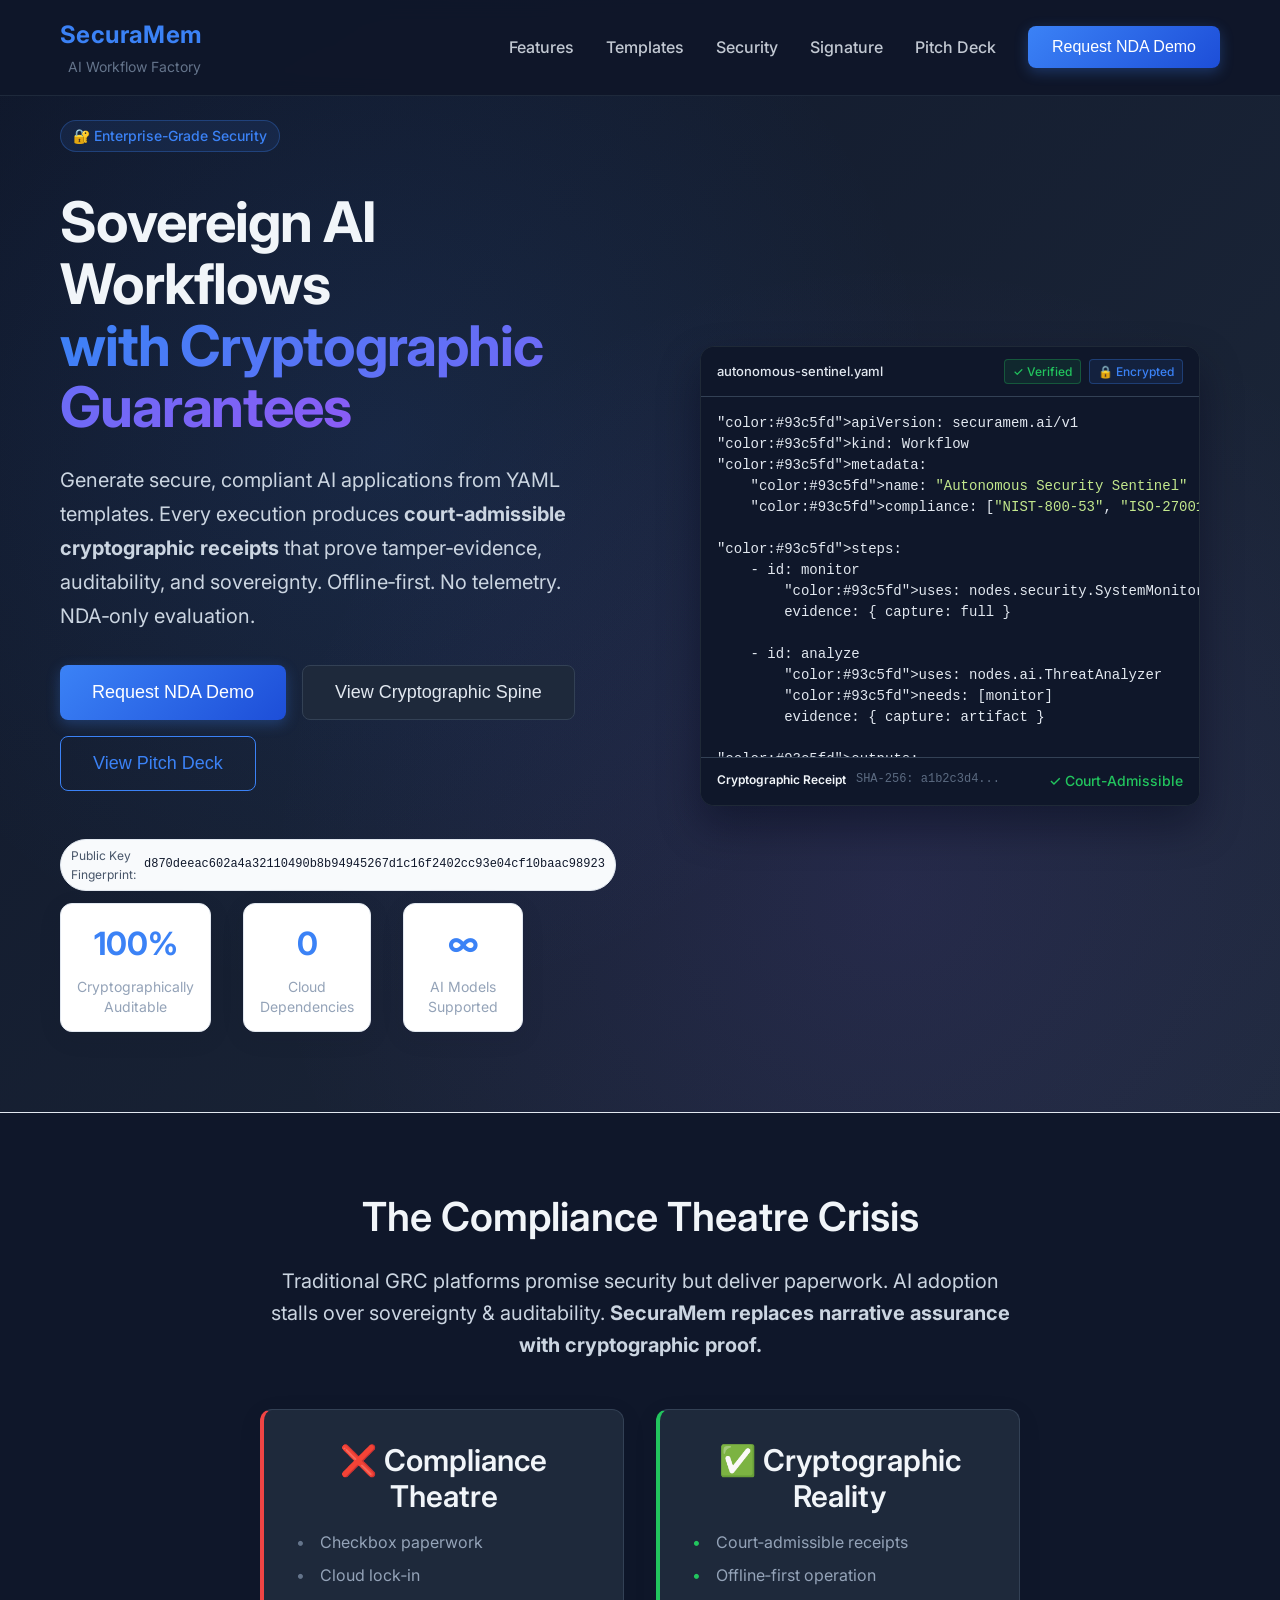
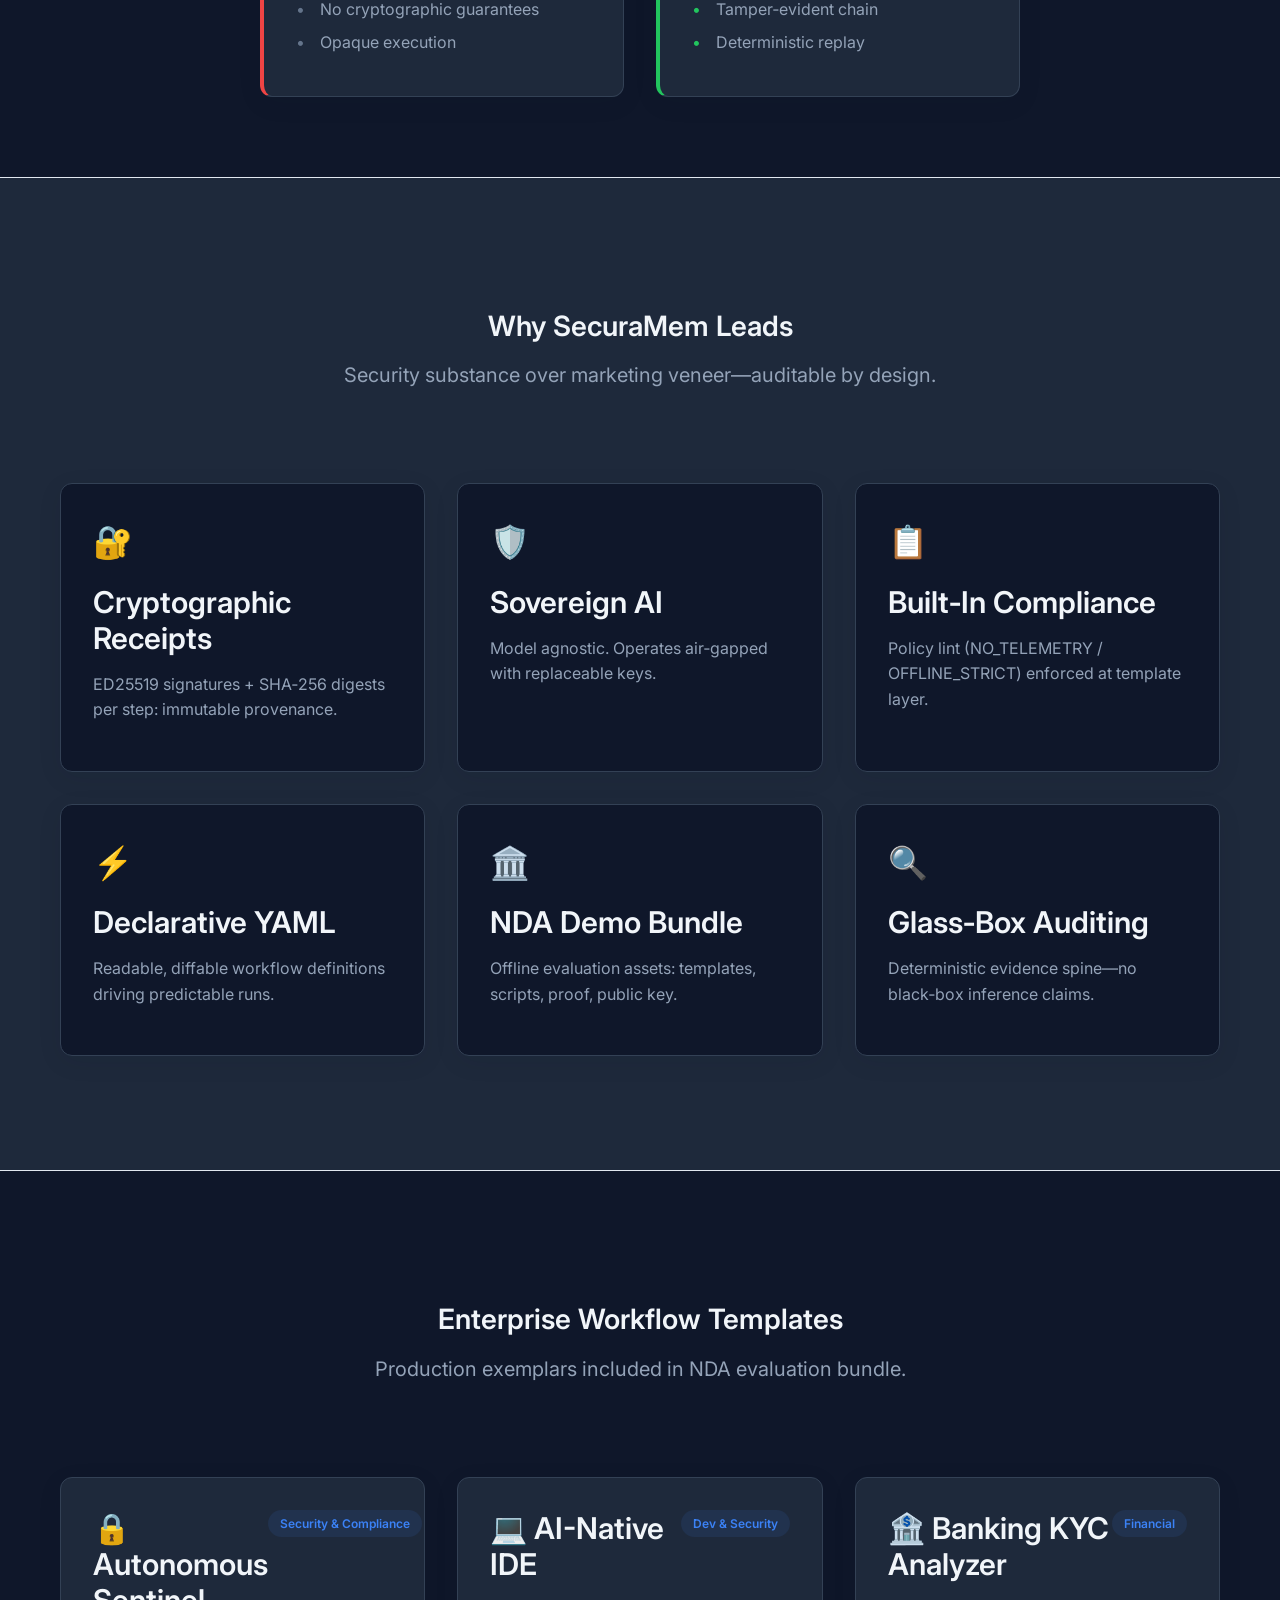
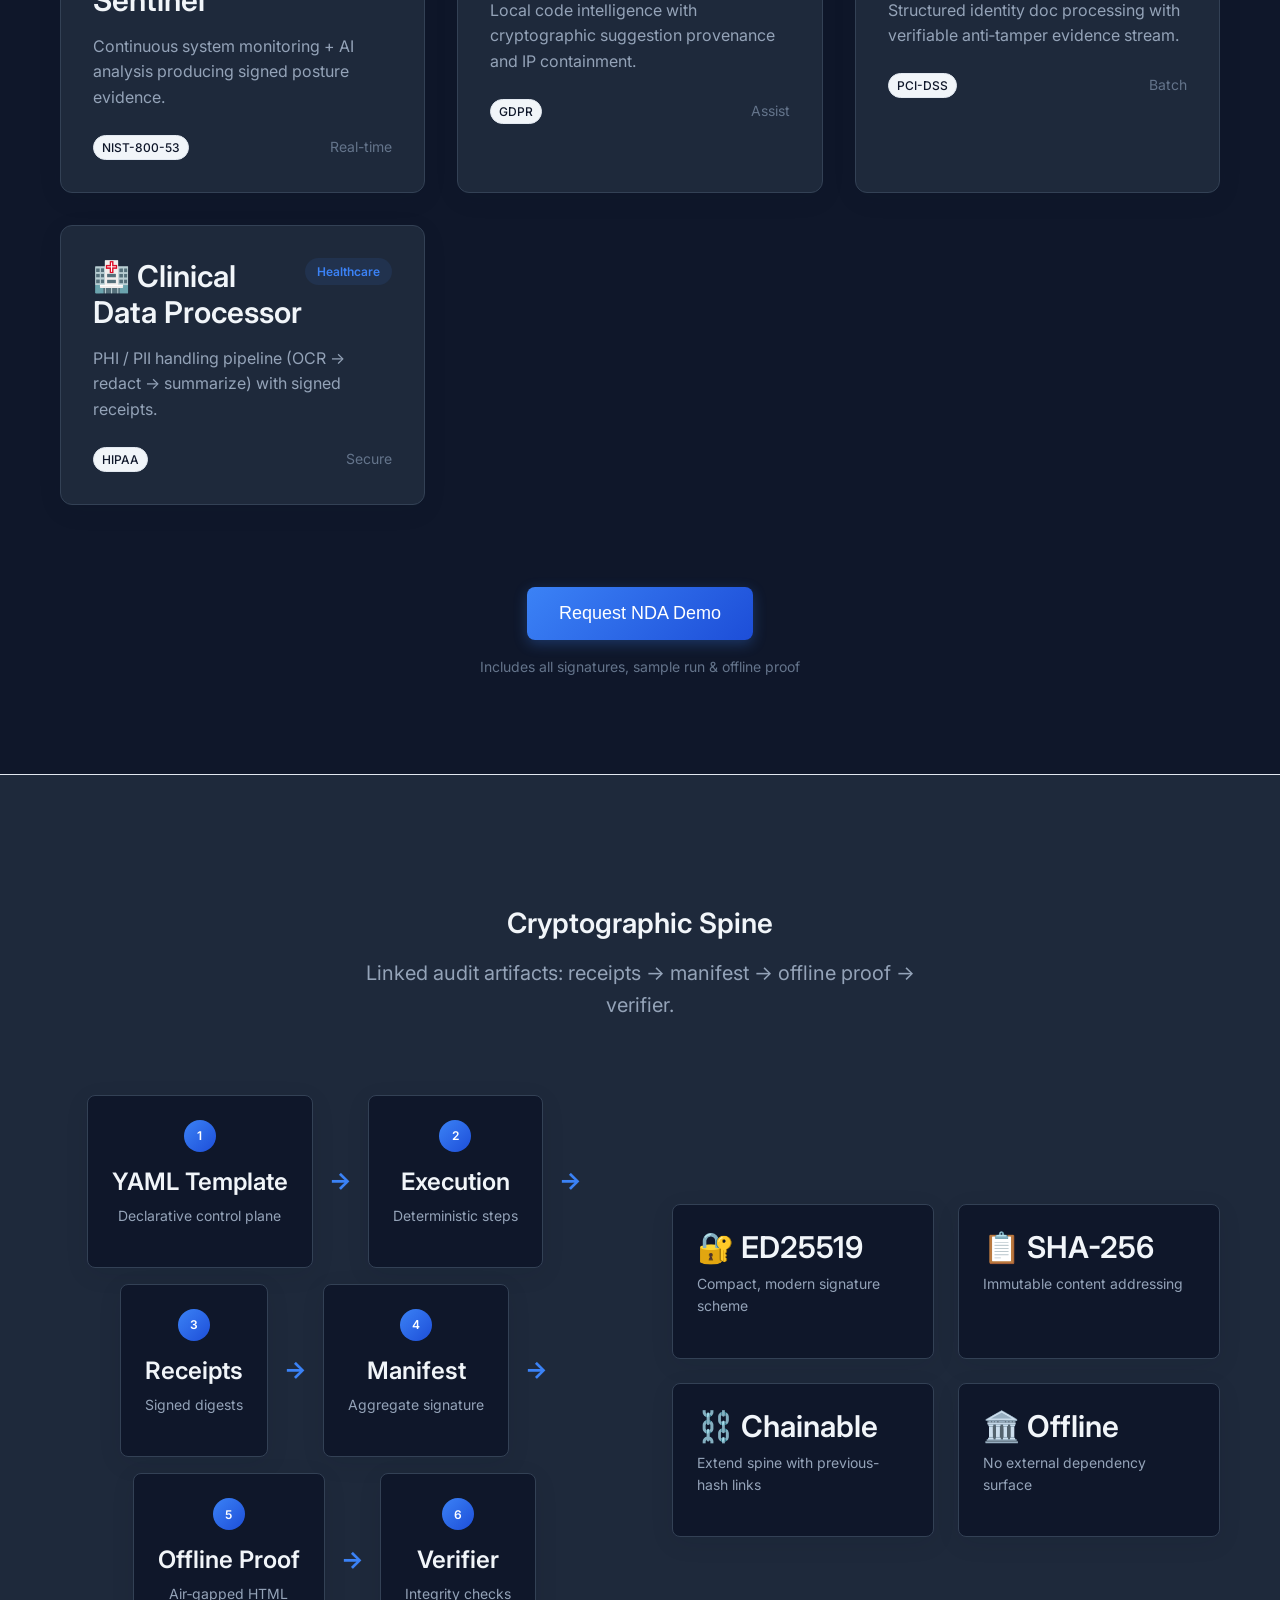
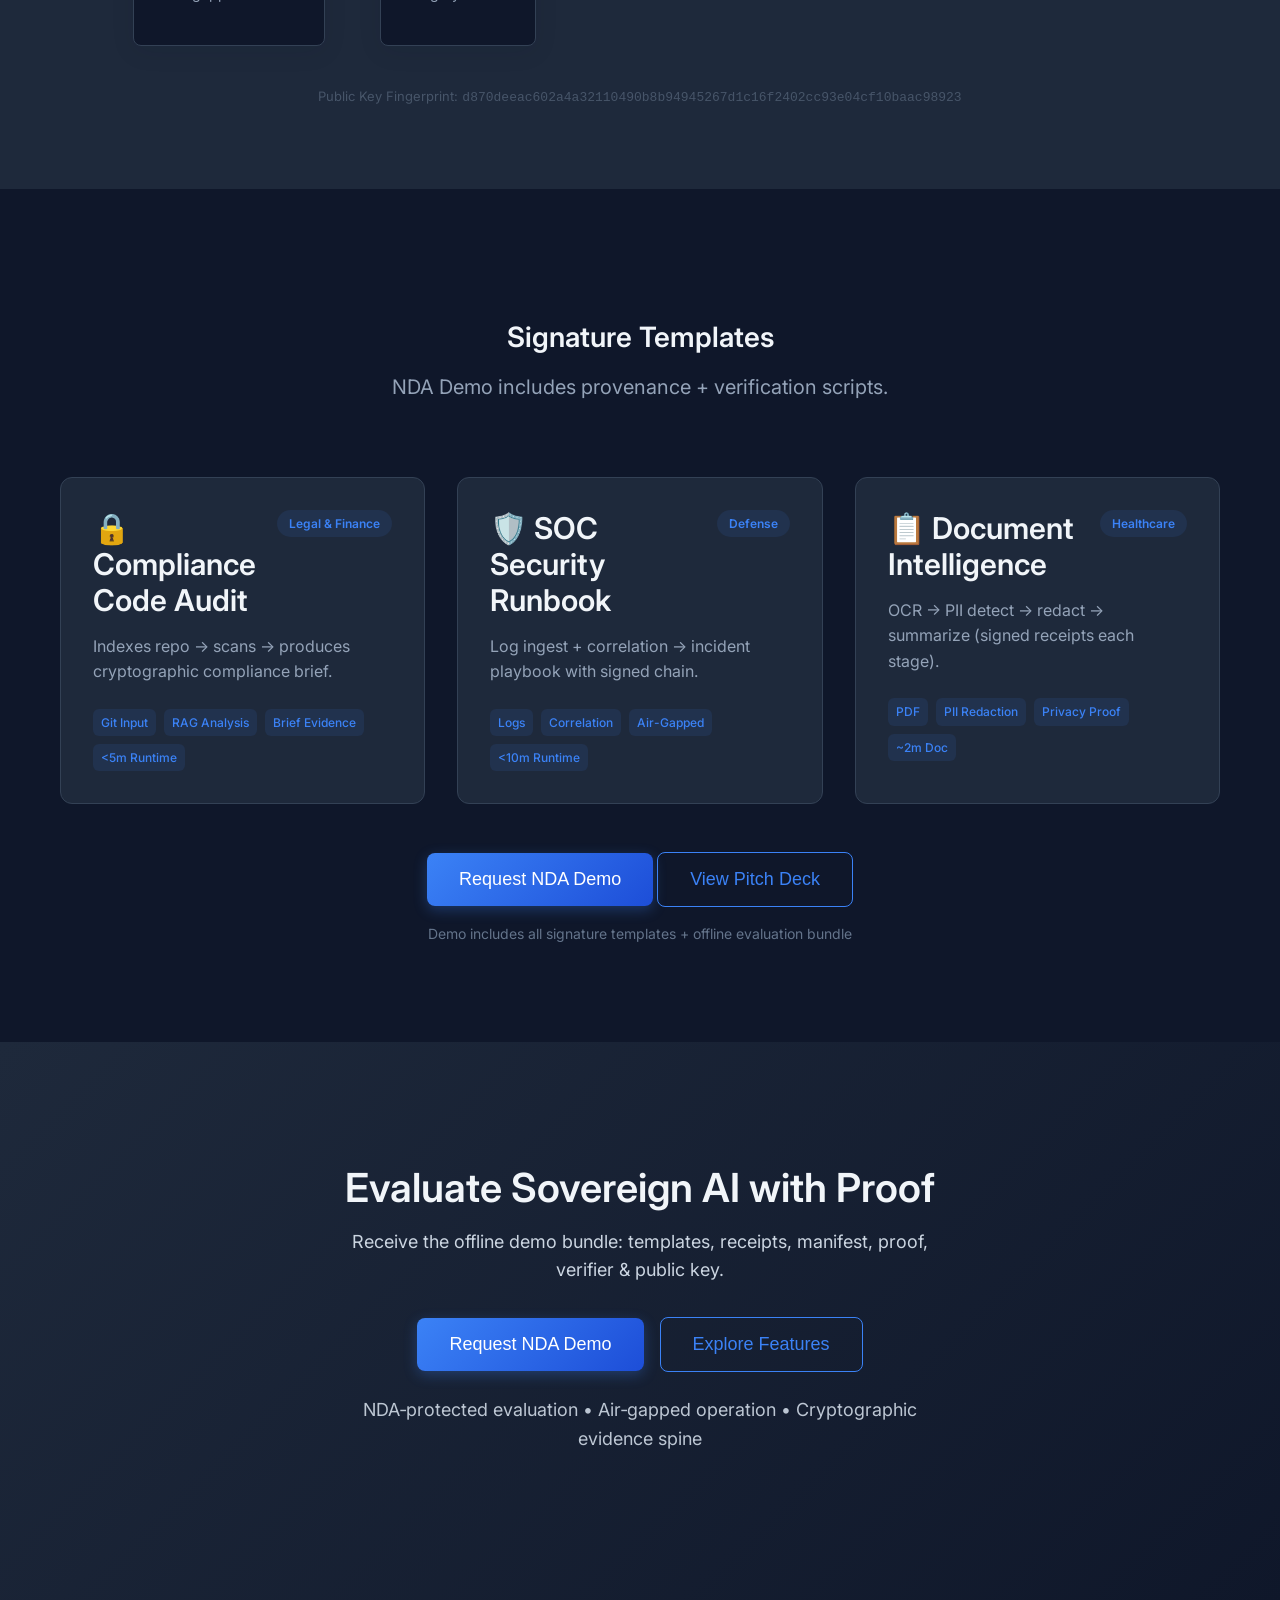
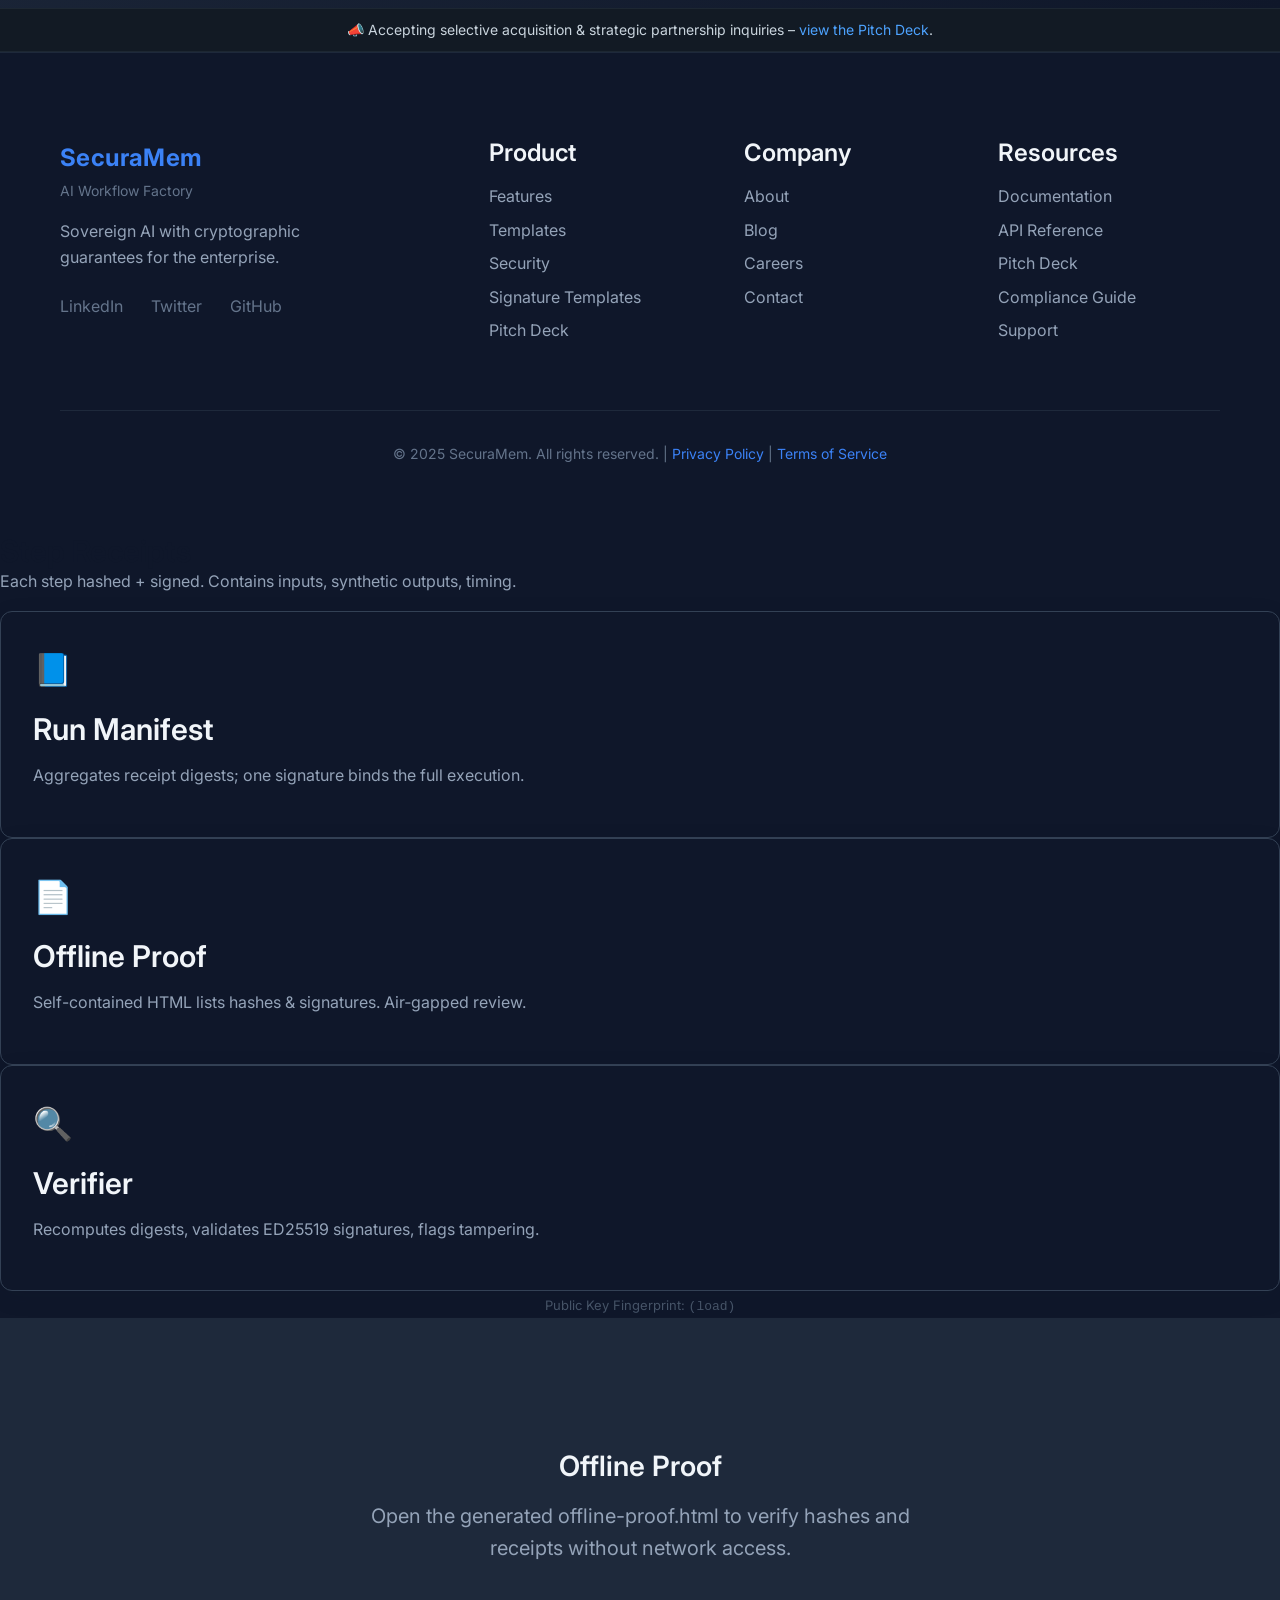
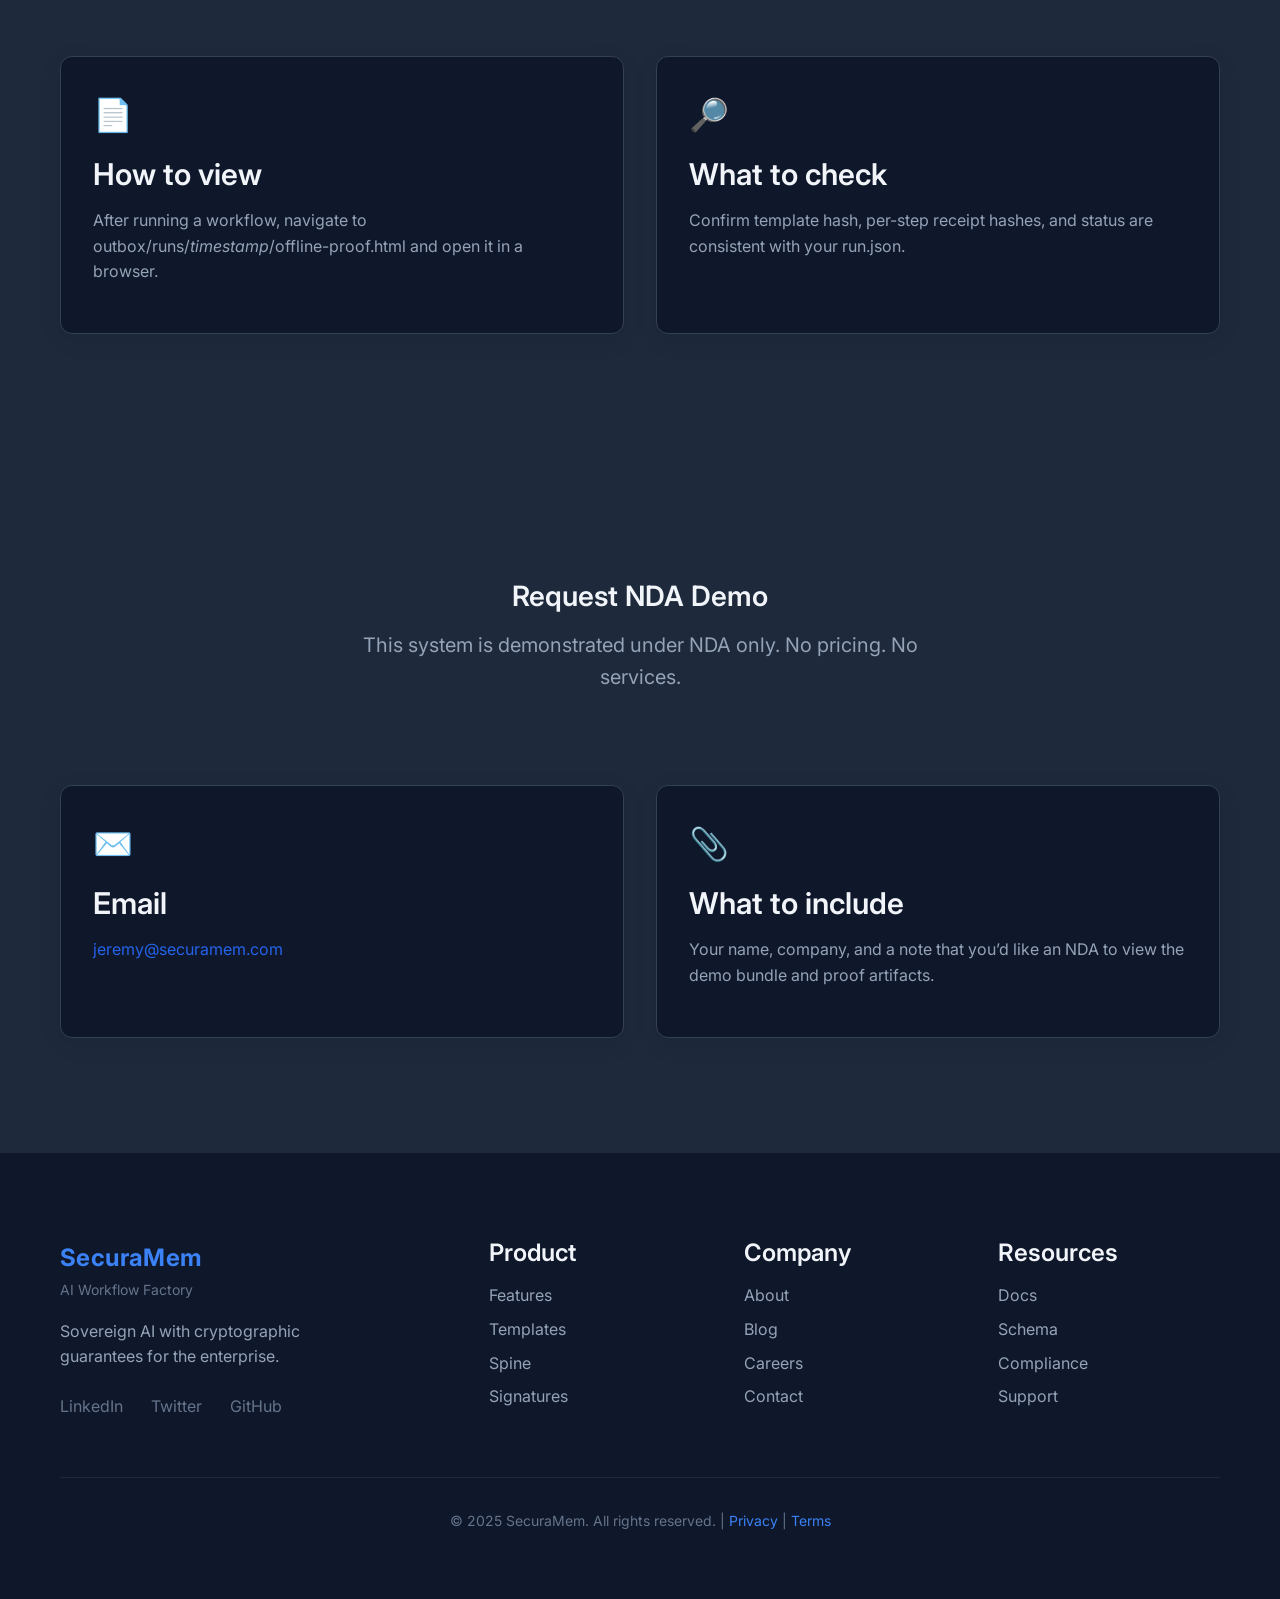
==== index.html @ 272d1d44 "feat: initial SecuraMem landing page for Vercel hosting" ====
<!DOCTYPE html>
<html lang="en">
<head>
  <meta charset="UTF-8" />
  <meta name="viewport" content="width=device-width, initial-scale=1.0" />
  <title>SecuraMem AI Workflow Factory - Sovereign AI with Cryptographic Guarantees</title>
  <meta name="description" content="Generate secure, compliant AI applications with court-admissible cryptographic receipts. Offline-first NDA evaluation bundle." />
  <link rel="stylesheet" href="styles.css" />
  <link href="https://fonts.googleapis.com/css2?family=Inter:wght@300;400;500;600;700&display=swap" rel="stylesheet" />
  <link rel="icon" href="data:image/svg+xml,<svg xmlns='http://www.w3.org/2000/svg' viewBox='0 0 100 100'><text y='.9em' font-size='90'>🔐</text></svg>">
</head>
<body>
  <!-- Navigation -->
  <nav class="navbar">
    <div class="nav-container">
      <div class="nav-logo">
        <span class="logo-text">SecuraMem</span>
        <span class="logo-subtitle">AI Workflow Factory</span>
      </div>
            <div class="nav-links">
                <a href="#features">Features</a>
                <a href="#templates">Templates</a>
                <a href="#security">Security</a>
                <a href="#signature-templates">Signature</a>
                <a href="pitch-deck.html">Pitch Deck</a>
                <button class="btn btn-primary nav-cta" onclick="location.href='contact.html'">Request NDA Demo</button>
            </div>
    </div>
  </nav>

    <!-- Hero -->
    <section class="hero" id="top">
        <div class="hero-container">
            <div class="hero-content">
                <div class="hero-badge"><span class="badge-text">🔐 Enterprise-Grade Security</span></div>
                <h1 class="hero-title">Sovereign AI Workflows<br><span class="highlight">with Cryptographic Guarantees</span></h1>
                <p class="hero-subtitle">Generate secure, compliant AI applications from YAML templates. Every execution produces <strong>court‑admissible cryptographic receipts</strong> that prove tamper‑evidence, auditability, and sovereignty. Offline‑first. No telemetry. NDA‑only evaluation.</p>
                <div class="hero-ctas">
                    <button class="btn btn-primary btn-large" onclick="location.href='contact.html'">Request NDA Demo</button>
                    <button class="btn btn-secondary btn-large" onclick="document.getElementById('security').scrollIntoView({behavior:'smooth'})">View Cryptographic Spine</button>
                    <button class="btn btn-outline btn-large" onclick="location.href='pitch-deck.html'">View Pitch Deck</button>
                </div>
                <div class="pk-badge">Public Key Fingerprint: <code id="hero-pk">ED25519 • pending</code></div>
                <div class="hero-stats">
                    <div class="stat"><div class="stat-number">100%</div><div class="stat-label">Cryptographically<br>Auditable</div></div>
                    <div class="stat"><div class="stat-number">0</div><div class="stat-label">Cloud<br>Dependencies</div></div>
                    <div class="stat"><div class="stat-number">∞</div><div class="stat-label">AI Models<br>Supported</div></div>
                </div>
            </div>
            <div class="hero-visual">
                <div class="code-preview">
                    <div class="code-header">
                        <span class="code-title">autonomous-sentinel.yaml</span>
                        <div class="code-badges"><span class="badge verified">✓ Verified</span><span class="badge encrypted">🔒 Encrypted</span></div>
                    </div>
<pre class="code-content"><code>apiVersion: securamem.ai/v1
kind: Workflow
metadata:
    name: "Autonomous Security Sentinel"
    compliance: ["NIST-800-53", "ISO-27001"]

steps:
    - id: monitor
        uses: nodes.security.SystemMonitor
        evidence: { capture: full }

    - id: analyze
        uses: nodes.ai.ThreatAnalyzer
        needs: [monitor]
        evidence: { capture: artifact }

outputs:
    - name: security-report
        from: ${evidence.offline.proof}</code></pre>
                    <div class="receipt-preview">
                        <div class="receipt-header">Cryptographic Receipt</div>
                        <div class="receipt-hash">SHA-256: a1b2c3d4...</div>
                        <div class="receipt-status">✓ Court-Admissible</div>
                    </div>
                </div>
            </div>
        </div>
    </section>

    <!-- Problem -->
    <section class="problem-section">
        <div class="container problem-content">
            <h2>The Compliance Theatre Crisis</h2>
            <p class="problem-text">Traditional GRC platforms promise security but deliver paperwork. AI adoption stalls over sovereignty & auditability. <strong>SecuraMem replaces narrative assurance with cryptographic proof.</strong></p>
            <div class="problem-comparison">
                <div class="comparison-item bad">
                    <h3>❌ Compliance Theatre</h3>
                    <ul>
                        <li>Checkbox paperwork</li>
                        <li>Cloud lock‑in</li>
                        <li>No cryptographic guarantees</li>
                        <li>Opaque execution</li>
                    </ul>
                </div>
                <div class="comparison-item good">
                    <h3>✅ Cryptographic Reality</h3>
                    <ul>
                        <li>Court‑admissible receipts</li>
                        <li>Offline‑first operation</li>
                        <li>Tamper‑evident chain</li>
                        <li>Deterministic replay</li>
                    </ul>
                </div>
            </div>
        </div>
    </section>

  <!-- Features -->
  <section id="features" class="features-section">
    <div class="container">
      <div class="section-header">
        <h2>Why SecuraMem Leads</h2>
        <p>Security substance over marketing veneer—auditable by design.</p>
      </div>
      <div class="features-grid">
        <div class="feature-card"><div class="feature-icon">🔐</div><h3>Cryptographic Receipts</h3><p>ED25519 signatures + SHA‑256 digests per step: immutable provenance.</p></div>
        <div class="feature-card"><div class="feature-icon">🛡️</div><h3>Sovereign AI</h3><p>Model agnostic. Operates air‑gapped with replaceable keys.</p></div>
        <div class="feature-card"><div class="feature-icon">📋</div><h3>Built‑In Compliance</h3><p>Policy lint (NO_TELEMETRY / OFFLINE_STRICT) enforced at template layer.</p></div>
        <div class="feature-card"><div class="feature-icon">⚡</div><h3>Declarative YAML</h3><p>Readable, diffable workflow definitions driving predictable runs.</p></div>
        <div class="feature-card"><div class="feature-icon">🏛️</div><h3>NDA Demo Bundle</h3><p>Offline evaluation assets: templates, scripts, proof, public key.</p></div>
        <div class="feature-card"><div class="feature-icon">🔍</div><h3>Glass‑Box Auditing</h3><p>Deterministic evidence spine—no black‑box inference claims.</p></div>
      </div>
    </div>
  </section>

  <!-- Templates -->
  <section id="templates" class="templates-section">
    <div class="container">
      <div class="section-header">
        <h2>Enterprise Workflow Templates</h2>
        <p>Production exemplars included in NDA evaluation bundle.</p>
      </div>
      <div class="templates-grid">
        <div class="template-card"><div class="template-header"><h3>🔒 Autonomous Sentinel</h3><span class="template-vertical">Security & Compliance</span></div><p>Continuous system monitoring + AI analysis producing signed posture evidence.</p><div class="template-meta"><span class="compliance">NIST-800-53</span><span class="runtime">Real-time</span></div></div>
        <div class="template-card"><div class="template-header"><h3>💻 AI-Native IDE</h3><span class="template-vertical">Dev & Security</span></div><p>Local code intelligence with cryptographic suggestion provenance and IP containment.</p><div class="template-meta"><span class="compliance">GDPR</span><span class="runtime">Assist</span></div></div>
        <div class="template-card"><div class="template-header"><h3>🏦 Banking KYC Analyzer</h3><span class="template-vertical">Financial</span></div><p>Structured identity doc processing with verifiable anti‑tamper evidence stream.</p><div class="template-meta"><span class="compliance">PCI-DSS</span><span class="runtime">Batch</span></div></div>
        <div class="template-card"><div class="template-header"><h3>🏥 Clinical Data Processor</h3><span class="template-vertical">Healthcare</span></div><p>PHI / PII handling pipeline (OCR → redact → summarize) with signed receipts.</p><div class="template-meta"><span class="compliance">HIPAA</span><span class="runtime">Secure</span></div></div>
      </div>
      <div class="templates-cta">
    <button class="btn btn-primary btn-large" onclick="location.href='contact.html'">Request NDA Demo</button>
        <p class="nda-notice">Includes all signatures, sample run & offline proof</p>
      </div>
    </div>
  </section>

  <!-- Cryptographic Spine -->
  <section id="security" class="security-section">
    <div class="container">
      <div class="section-header">
        <h2>Cryptographic Spine</h2>
        <p>Linked audit artifacts: receipts → manifest → offline proof → verifier.</p>
      </div>
      <div class="security-content">
        <div class="security-diagram">
          <div class="diagram-step"><div class="step-number">1</div><h4>YAML Template</h4><p>Declarative control plane</p></div>
          <div class="diagram-arrow">→</div>
          <div class="diagram-step"><div class="step-number">2</div><h4>Execution</h4><p>Deterministic steps</p></div>
          <div class="diagram-arrow">→</div>
          <div class="diagram-step"><div class="step-number">3</div><h4>Receipts</h4><p>Signed digests</p></div>
          <div class="diagram-arrow">→</div>
          <div class="diagram-step"><div class="step-number">4</div><h4>Manifest</h4><p>Aggregate signature</p></div>
          <div class="diagram-arrow">→</div>
          <div class="diagram-step"><div class="step-number">5</div><h4>Offline Proof</h4><p>Air‑gapped HTML</p></div>
          <div class="diagram-arrow">→</div>
          <div class="diagram-step"><div class="step-number">6</div><h4>Verifier</h4><p>Integrity checks</p></div>
        </div>
        <div class="security-features">
          <div class="security-feature"><h3>🔐 ED25519</h3><p>Compact, modern signature scheme</p></div>
          <div class="security-feature"><h3>📋 SHA-256</h3><p>Immutable content addressing</p></div>
          <div class="security-feature"><h3>⛓️ Chainable</h3><p>Extend spine with previous-hash links</p></div>
          <div class="security-feature"><h3>🏛️ Offline</h3><p>No external dependency surface</p></div>
        </div>
      </div>
      <div class="spine-fingerprint">Public Key Fingerprint: <code id="pk-fingerprint">(loading)</code></div>
    </div>
  </section>

  <!-- Signature Templates Highlight -->
  <section id="signature-templates" class="templates-showcase-section">
    <div class="container">
      <div class="section-header"><h2>Signature Templates</h2><p>NDA Demo includes provenance + verification scripts.</p></div>
      <div class="templates-showcase-grid">
        <div class="template-showcase-card"><div class="template-showcase-header"><h3>🔒 Compliance Code Audit</h3><span class="template-vertical">Legal & Finance</span></div><p>Indexes repo → scans → produces cryptographic compliance brief.</p><div class="template-showcase-features"><span>Git Input</span><span>RAG Analysis</span><span>Brief Evidence</span><span>&lt;5m Runtime</span></div></div>
        <div class="template-showcase-card"><div class="template-showcase-header"><h3>🛡️ SOC Security Runbook</h3><span class="template-vertical">Defense</span></div><p>Log ingest + correlation → incident playbook with signed chain.</p><div class="template-showcase-features"><span>Logs</span><span>Correlation</span><span>Air-Gapped</span><span>&lt;10m Runtime</span></div></div>
        <div class="template-showcase-card"><div class="template-showcase-header"><h3>📋 Document Intelligence</h3><span class="template-vertical">Healthcare</span></div><p>OCR → PII detect → redact → summarize (signed receipts each stage).</p><div class="template-showcase-features"><span>PDF</span><span>PII Redaction</span><span>Privacy Proof</span><span>~2m Doc</span></div></div>
      </div>
            <div class="templates-showcase-cta">
                <button class="btn btn-primary btn-large" onclick="location.href='contact.html'">Request NDA Demo</button>
                <button class="btn btn-outline btn-large" onclick="location.href='pitch-deck.html'">View Pitch Deck</button>
                <p class="nda-notice">Demo includes all signature templates + offline evaluation bundle</p>
            </div>
    </div>
  </section>

    <!-- CTA -->
    <section class="cta-section">
        <div class="container">
            <div class="cta-content">
                <h2>Evaluate Sovereign AI with Proof</h2>
                <p>Receive the offline demo bundle: templates, receipts, manifest, proof, verifier & public key.</p>
                <div class="cta-buttons">
                    <button class="btn btn-primary btn-large" onclick="location.href='contact.html'">Request NDA Demo</button>
                    <button class="btn btn-outline btn-large" onclick="document.getElementById('features').scrollIntoView({behavior:'smooth'})">Explore Features</button>
                </div>
                <p class="cta-note">NDA‑protected evaluation • Air‑gapped operation • Cryptographic evidence spine</p>
            </div>
        </div>
    </section>

                                                <!-- Acquisition Banner -->
                                                                        <section class="banner">
                                                                            <p>📣 Accepting selective acquisition & strategic partnership inquiries – <a href="pitch-deck.html">view the Pitch Deck</a>.</p>
                                                                        </section>
                                                <!-- Footer -->
                                                <footer class="footer">
                            <div class="container">
                                <div class="footer-content">
                                    <div class="footer-brand">
                                        <div class="footer-logo">
                                            <span class="logo-text">SecuraMem</span>
                                            <span class="logo-subtitle">AI Workflow Factory</span>
                                        </div>
                                        <p>Sovereign AI with cryptographic guarantees for the enterprise.</p>
                                        <div class="footer-social">
                                            <a href="#">LinkedIn</a>
                                            <a href="#">Twitter</a>
                                            <a href="#">GitHub</a>
                                        </div>
                                    </div>
                                    <div class="footer-links">
                                        <div class="footer-column">
                                            <h4>Product</h4>
                                            <a href="#features">Features</a>
                                            <a href="#templates">Templates</a>
                                            <a href="#security">Security</a>
                                            <a href="#signature-templates">Signature Templates</a>
                                            <a href="pitch-deck.html">Pitch Deck</a>
                                        </div>
                                        <div class="footer-column">
                                            <h4>Company</h4>
                                            <a href="#">About</a>
                                            <a href="#">Blog</a>
                                            <a href="#">Careers</a>
                                            <a href="contact.html">Contact</a>
                                        </div>
                                        <div class="footer-column">
                                            <h4>Resources</h4>
                                            <a href="#">Documentation</a>
                                            <a href="#">API Reference</a>
                                            <a href="pitch-deck.html">Pitch Deck</a>
                                            <a href="#">Compliance Guide</a>
                                            <a href="#">Support</a>
                                        </div>
                                    </div>
                                </div>
                                <div class="footer-bottom">
                                    <p>&copy; 2025 SecuraMem. All rights reserved. | <a href="#">Privacy Policy</a> | <a href="#">Terms of Service</a></p>
                                </div>
                            </div>
                        </footer>

                        <script src="landing-page-new/script.js"></script>
                    </body>
                    </html>
                                        <h3>Step Receipts</h3>
                                        <p>Each step hashed + signed. Contains inputs, synthetic outputs, timing.</p>
                                    </div>
                                    <div class="feature-card">
                                        <div class="feature-icon">📘</div>
                                        <h3>Run Manifest</h3>
                                        <p>Aggregates receipt digests; one signature binds the full execution.</p>
                                    </div>
                                    <div class="feature-card">
                                        <div class="feature-icon">📄</div>
                                        <h3>Offline Proof</h3>
                                        <p>Self-contained HTML lists hashes & signatures. Air‑gapped review.</p>
                                    </div>
                                    <div class="feature-card">
                                        <div class="feature-icon">🔍</div>
                                        <h3>Verifier</h3>
                                        <p>Recomputes digests, validates ED25519 signatures, flags tampering.</p>
                                    </div>
                                </div>
                                                                <div class="spine-fingerprint">Public Key Fingerprint: <code id="pk-fingerprint">(load)</code></div>
                                <script>
                                // Inline spine helper: fetch public key from latest run if available
                                (function(){
                                  try {
                                    const runDirs = [];
                                    // Simple heuristic: not reading filesystem here (static page); placeholder for dynamic injection.
                                    const pkEl = document.getElementById('pk-fingerprint');
                                    if(pkEl){ pkEl.textContent = 'ED25519 • ' + (window.SECURAMEM_PUBLIC_KEY || 'pending'); }
                                  } catch(e) {}
                                })();
                                </script>
                            </div>
                        </section>

                        <!-- Proof Section -->
                        <section id="proof" class="features-section">
                            <div class="container">
                                <div class="section-header">
                                    <h2>Offline Proof</h2>
                                    <p>Open the generated offline-proof.html to verify hashes and receipts without network access.</p>
                                </div>
                                <div class="features-grid">
                                    <div class="feature-card">
                                        <div class="feature-icon">📄</div>
                                        <h3>How to view</h3>
                                        <p>After running a workflow, navigate to outbox/runs/<em>timestamp</em>/offline-proof.html and open it in a browser.</p>
                                    </div>
                                    <div class="feature-card">
                                        <div class="feature-icon">🔎</div>
                                        <h3>What to check</h3>
                                        <p>Confirm template hash, per-step receipt hashes, and status are consistent with your run.json.</p>
                                    </div>
                                </div>
                            </div>
                        </section>

                        <!-- Contact Section -->
                        <section id="contact" class="features-section">
                            <div class="container">
                                <div class="section-header">
                                    <h2>Request NDA Demo</h2>
                                    <p>This system is demonstrated under NDA only. No pricing. No services.</p>
                                </div>
                                <div class="features-grid">
                                    <div class="feature-card">
                                        <div class="feature-icon">✉️</div>
                                        <h3>Email</h3>
                                        <p><a href="mailto:jeremy@securamem.com?subject=SecuraMem%20NDA%20Demo%20Request">jeremy@securamem.com</a></p>
                                    </div>
                                    <div class="feature-card">
                                        <div class="feature-icon">📎</div>
                                        <h3>What to include</h3>
                                        <p>Your name, company, and a note that you’d like an NDA to view the demo bundle and proof artifacts.</p>
                                    </div>
                                </div>
                            </div>
                        </section>

    <!-- Footer -->
    <footer class="footer">
        <div class="container">
            <div class="footer-content">
                <div class="footer-brand">
                    <div class="footer-logo"><span class="logo-text">SecuraMem</span><span class="logo-subtitle">AI Workflow Factory</span></div>
                    <p>Sovereign AI with cryptographic guarantees for the enterprise.</p>
                    <div class="footer-social"><a href="#">LinkedIn</a><a href="#">Twitter</a><a href="#">GitHub</a></div>
                </div>
                <div class="footer-links">
                    <div class="footer-column"><h4>Product</h4><a href="#features">Features</a><a href="#templates">Templates</a><a href="#security">Spine</a><a href="#signature-templates">Signatures</a></div>
                    <div class="footer-column"><h4>Company</h4><a href="#">About</a><a href="#">Blog</a><a href="#">Careers</a><a href="mailto:contact@securamem.com?subject=SecuraMem%20NDA%20Demo%20Request">Contact</a></div>
                    <div class="footer-column"><h4>Resources</h4><a href="#">Docs</a><a href="#">Schema</a><a href="#">Compliance</a><a href="#">Support</a></div>
                </div>
            </div>
            <div class="footer-bottom"><p>&copy; 2025 SecuraMem. All rights reserved. | <a href="#">Privacy</a> | <a href="#">Terms</a></p></div>
        </div>
    </footer>

    <script src="script.js"></script>
    <script>
        // Populate fingerprint placeholder if a public key is exposed globally later.
        (function(){
            const el = document.getElementById('pk-fingerprint');
            const heroPk = document.getElementById('hero-pk');
            const pk = (window.SECURAMEM_PUBLIC_KEY||'pending');
            if(el) el.textContent = pk === 'pending' ? 'ED25519 • pending' : pk;
            if(heroPk) heroPk.textContent = pk === 'pending' ? 'ED25519 • pending' : pk;
        })();
    </script>
</body>
</html>
---- styles.css ----
/* SecuraMem Landing Styles */
:root {
  --bg: #ffffff;
  --surface: #f8fafc;
  --surface-2: #f1f5f9;
  --card: #ffffff;
  --text: #0f172a;
  --muted: #475569;
  --primary: #3b82f6;
  --primary-600: #2563eb;
  --primary-700: #1d4ed8;
  --accent: #22c55e;
  --warning: #f59e0b;
  --border: #e2e8f0;
  --shadow: 0 6px 24px rgba(15, 23, 42, 0.08);
}

* { box-sizing: border-box; }
html, body { margin: 0; padding: 0; }
body {
  font-family: 'Inter', system-ui, -apple-system, Segoe UI, Roboto, Helvetica, Arial, "Apple Color Emoji", "Segoe UI Emoji";
  background: var(--bg);
  color: var(--text);
  line-height: 1.55;
}

img { max-width: 100%; display: block; }

a { color: var(--primary-600); text-decoration: none; }
a:hover { text-decoration: underline; }

.container { max-width: 1160px; margin: 0 auto; padding: 0 20px; }

/* Navbar */
.navbar { position: sticky; top: 0; z-index: 50; background: rgba(255,255,255,0.85); -webkit-backdrop-filter: blur(8px); backdrop-filter: blur(8px); border-bottom: 1px solid var(--border); }
.nav-container { display: flex; align-items: center; justify-content: space-between; max-width: 1160px; margin: 0 auto; padding: 14px 20px; }
.nav-logo { display: flex; flex-direction: column; }
.logo-text { font-weight: 700; font-size: 18px; letter-spacing: 0.4px; }
.logo-subtitle { font-size: 12px; color: var(--muted); margin-top: 2px; }
.nav-links { display: flex; gap: 18px; align-items: center; }
.nav-links a { color: var(--text); font-weight: 500; opacity: 0.85; }
.nav-links a:hover { opacity: 1; }

/* Buttons */
.btn { display: inline-flex; align-items: center; justify-content: center; gap: 8px; padding: 10px 16px; border-radius: 10px; border: 1px solid transparent; font-weight: 600; cursor: pointer; transition: all .15s ease; }
.btn-large { padding: 12px 18px; font-size: 16px; }
.btn-primary { background: linear-gradient(180deg, var(--primary), var(--primary-600)); color: #fff; box-shadow: var(--shadow); }
.btn-primary:hover { background: linear-gradient(180deg, var(--primary-600), var(--primary-700)); transform: translateY(-1px); }
.btn-secondary { background: var(--surface); color: var(--text); border-color: var(--border); }
.btn-secondary:hover { background: var(--surface-2); }
.btn-outline { background: transparent; color: var(--primary-600); border: 1.5px solid var(--primary-600); }
.btn-outline:hover { background: rgba(37, 99, 235, 0.06); }

/* Hero */
.hero { background: radial-gradient(1200px 600px at 10% -10%, #eff6ff 0%, #ffffff 45%); border-bottom: 1px solid var(--border); }
.hero-container { max-width: 1160px; margin: 0 auto; padding: 56px 20px 32px; display: grid; grid-template-columns: 1.1fr 0.9fr; gap: 36px; align-items: center; }
.hero-badge { display: inline-flex; padding: 6px 10px; border-radius: 999px; background: #ecfeff; color: #0c4a6e; font-weight: 600; font-size: 12px; border: 1px solid #cffafe; }
.hero-title { font-size: 42px; line-height: 1.1; margin: 16px 0 12px; letter-spacing: -0.02em; }
.highlight { color: var(--primary-600); }
.hero-subtitle { color: var(--muted); font-size: 16px; margin-bottom: 20px; }
.hero-ctas { display: flex; gap: 12px; margin-bottom: 18px; flex-wrap: wrap; }
.hero-stats { display: flex; gap: 22px; margin-top: 12px; }
.stat { background: var(--card); border: 1px solid var(--border); border-radius: 12px; padding: 14px 16px; min-width: 120px; box-shadow: var(--shadow); }
.stat-number { font-size: 22px; font-weight: 700; }
.stat-label { color: var(--muted); font-size: 12px; }

.hero-visual .code-preview { background: #0f172a; color: #e2e8f0; border-radius: 14px; border: 1px solid #1f2937; box-shadow: 0 20px 40px rgba(2,6,23,.4); overflow: hidden; }
.code-header { display: flex; align-items: center; justify-content: space-between; padding: 12px 14px; border-bottom: 1px solid #1f2937; background: #0b1220; }
.code-title { font-weight: 600; font-size: 13px; color: #e5e7eb; }
.code-badges { display: flex; gap: 8px; }
.badge { font-size: 12px; padding: 4px 8px; border-radius: 999px; border: 1px solid #334155; }
.badge.verified { background: rgba(34,197,94,.1); color: #86efac; border-color: rgba(34,197,94,.25); }
.badge.encrypted { background: rgba(59,130,246,.1); color: #93c5fd; border-color: rgba(59,130,246,.25); }
.code-content { font-family: ui-monospace, SFMono-Regular, Menlo, Monaco, Consolas, "Liberation Mono", "Courier New", monospace; font-size: 13px; padding: 16px; overflow: auto; max-height: 360px; }
.receipt-preview { display: flex; align-items: center; gap: 10px; padding: 10px 14px; border-top: 1px dashed #1f2937; background: #0b1220; color: #cbd5e1; }
.receipt-header { font-weight: 700; font-size: 12px; color: #e5e7eb; }
.receipt-hash { font-family: ui-monospace, SFMono-Regular, Menlo, Monaco, Consolas, monospace; font-size: 12px; opacity: .9; }
.receipt-status { margin-left: auto; color: #86efac; font-weight: 600; }

/* Problem */
.problem-section { background: var(--surface); border-bottom: 1px solid var(--border); }
.problem-content { padding: 48px 0; }
.problem-text { color: var(--muted); max-width: 780px; }
.problem-comparison { display: grid; grid-template-columns: 1fr 1fr; gap: 18px; margin-top: 18px; }
.comparison-item { background: var(--card); border: 1px solid var(--border); border-radius: 12px; padding: 16px; box-shadow: var(--shadow); }
.comparison-item h3 { margin-top: 0; }
.comparison-item.bad { border-left: 4px solid #ef4444; }
.comparison-item.good { border-left: 4px solid var(--accent); }

/* Sections */
.section-header { text-align: center; padding: 52px 0 10px; }
.section-header h2 { margin: 0 0 8px; font-size: 28px; }
.section-header p { color: var(--muted); margin: 0; }

.features-section { background: var(--bg); }
.features-grid { display: grid; grid-template-columns: repeat(3, 1fr); gap: 18px; padding: 18px 0 34px; }
.feature-card { background: var(--card); border: 1px solid var(--border); border-radius: 14px; padding: 16px; box-shadow: var(--shadow); }
.feature-icon { font-size: 22px; }

/* Templates */
.templates-section { background: var(--surface); border-top: 1px solid var(--border); border-bottom: 1px solid var(--border); }
.templates-grid { display: grid; grid-template-columns: repeat(4, 1fr); gap: 18px; padding: 18px 0 34px; }
.template-card { background: var(--card); border: 1px solid var(--border); border-radius: 14px; padding: 16px; box-shadow: var(--shadow); }
.template-header { display: flex; justify-content: space-between; align-items: center; margin-bottom: 8px; }
.template-price { font-weight: 700; color: var(--text); }
.template-meta { display: flex; gap: 10px; color: var(--muted); font-size: 12px; }
.template-meta .compliance { background: var(--surface-2); padding: 2px 8px; border-radius: 999px; border: 1px solid var(--border); color: var(--text); }

/* Security */
.security-section { background: var(--bg); }
.security-content { display: grid; grid-template-columns: 1.1fr 0.9fr; gap: 20px; padding-bottom: 36px; }
.security-diagram { display: flex; align-items: center; gap: 14px; flex-wrap: wrap; }
.diagram-step { background: var(--card); border: 1px solid var(--border); border-radius: 12px; padding: 12px; box-shadow: var(--shadow); min-width: 160px; }
.step-number { width: 22px; height: 22px; border-radius: 999px; display: inline-flex; align-items: center; justify-content: center; background: var(--primary-600); color: #fff; font-size: 12px; font-weight: 700; margin-right: 6px; }
.diagram-arrow { color: var(--muted); font-size: 18px; }
.security-features { display: grid; grid-template-columns: repeat(2, 1fr); gap: 14px; }
.security-feature { background: var(--card); border: 1px solid var(--border); border-radius: 12px; padding: 12px; box-shadow: var(--shadow); }

/* Pricing */
.pricing-section { background: var(--surface); border-top: 1px solid var(--border); border-bottom: 1px solid var(--border); }
.pricing-grid { display: grid; grid-template-columns: repeat(3, 1fr); gap: 18px; padding: 18px 0 10px; }
.pricing-card { background: var(--card); border: 1px solid var(--border); border-radius: 14px; padding: 16px; box-shadow: var(--shadow); position: relative; }
.pricing-card.featured { border: 1.5px solid var(--primary-600); box-shadow: 0 8px 28px rgba(37, 99, 235, 0.15); transform: translateY(-2px); }
.pricing-badge { position: absolute; top: -10px; right: 12px; background: var(--primary-600); color: #fff; font-weight: 700; font-size: 11px; padding: 4px 8px; border-radius: 999px; box-shadow: var(--shadow); }
.pricing-header h3 { margin: 0 0 6px; }
.price { font-size: 28px; font-weight: 800; }
.pricing-features { list-style: none; padding: 0; margin: 10px 0 12px; color: var(--muted); }
.pricing-features li { padding: 6px 0; display: flex; align-items: center; gap: 8px; }

/* CTA */
.cta-section { background: linear-gradient(180deg, #ffffff, #f8fafc); }
.cta-content { text-align: center; padding: 42px 0; }
.cta-buttons { display: flex; gap: 12px; align-items: center; justify-content: center; margin: 12px 0; flex-wrap: wrap; }
.cta-note { color: var(--muted); font-size: 0.92rem; opacity: 0.92; }

/* Footer */
.footer { background: var(--bg); border-top: 1px solid var(--border); }
.footer-content { display: grid; grid-template-columns: 1fr 1fr; gap: 18px; padding: 26px 0; }
.footer-logo .logo-text { font-size: 16px; }
.footer-logo .logo-subtitle { color: var(--muted); }
.footer-brand p { color: var(--muted); max-width: 520px; }
.footer-social a { margin-right: 12px; }
.footer-links { display: grid; grid-template-columns: repeat(3, 1fr); gap: 12px; }
.footer-column h4 { margin: 0 0 8px; }
.footer-column a { display: block; color: var(--muted); margin: 8px 0; }
.footer-bottom { border-top: 1px solid var(--border); padding: 12px 0 22px; text-align: center; color: var(--muted); font-size: 14px; }

/* Utilities */
h1, h2, h3, h4 { color: var(--text); }
pre { margin: 0; }

/* Spine (Cryptographic Spine section) */
.spine-section { padding-top: 24px; }
.spine-header { padding: 24px 0 0; }
.spine-grid { grid-template-columns: repeat(4, 1fr); }
.spine-fingerprint { text-align: center; font-size: 13px; color: var(--muted); margin-top: 4px; }

/* Public Key Badge (hero) */
.pk-badge { display:inline-flex; align-items:center; gap:8px; padding:6px 10px; border:1px solid var(--border); border-radius:999px; background: var(--surface); color: var(--muted); font-size:12px; }
.pk-badge code { font-family: ui-monospace, SFMono-Regular, Menlo, Monaco, Consolas, monospace; font-size:12px; color: var(--text); }

/* Responsive */
@media (max-width: 1024px) {
  .hero-container, .security-content { grid-template-columns: 1fr; }
  .hero-visual { order: -1; }
  .features-grid { grid-template-columns: repeat(2, 1fr); }
  .templates-grid { grid-template-columns: repeat(2, 1fr); }
  .pricing-grid { grid-template-columns: 1fr; }
  .problem-comparison { grid-template-columns: 1fr; }
  .footer-content { grid-template-columns: 1fr; }
}

@media (max-width: 640px) {
  .hero-title { font-size: 34px; }
  .nav-links { gap: 12px; }
  .stat { min-width: 100px; }
}

/* --- Dark theme overrides (merged from landing-page-new/styles.css) --- */
/* Reset and Base Styles */
* {
  margin: 0;
  padding: 0;
  box-sizing: border-box;
}

body {
  font-family: 'Inter', -apple-system, BlinkMacSystemFont, 'Segoe UI', Roboto, sans-serif;
  line-height: 1.6;
  color: #e2e8f0;
  background: #0f172a;
  overflow-x: hidden;
}

.container {
  max-width: 1200px;
  margin: 0 auto;
  padding: 0 20px;
}

/* Typography */
h1, h2, h3, h4 {
  font-weight: 600;
  line-height: 1.2;
}

h1 { font-size: 3.5rem; }
h2 { font-size: 2.5rem; }
h3 { font-size: 1.875rem; }
h4 { font-size: 1.5rem; }

p {
  margin-bottom: 1rem;
  color: #94a3b8;
}

/* Buttons */
.btn {
  display: inline-flex;
  align-items: center;
  justify-content: center;
  padding: 12px 24px;
  border-radius: 8px;
  font-weight: 500;
  font-size: 1rem;
  text-decoration: none;
  transition: all 0.2s ease;
  cursor: pointer;
  border: none;
  gap: 8px;
}

.btn-primary {
  background: linear-gradient(135deg, #3b82f6, #1d4ed8);
  color: white;
  box-shadow: 0 4px 14px 0 rgba(59, 130, 246, 0.3);
}

.btn-primary:hover {
  background: linear-gradient(135deg, #2563eb, #1e40af);
  transform: translateY(-1px);
  box-shadow: 0 6px 20px 0 rgba(59, 130, 246, 0.4);
}

.btn-secondary {
  background: #1e293b;
  color: #e2e8f0;
  border: 1px solid #334155;
}

.btn-secondary:hover {
  background: #334155;
  border-color: #475569;
}

.btn-outline {
  background: transparent;
  color: #3b82f6;
  border: 1px solid #3b82f6;
}

.btn-outline:hover {
  background: #3b82f6;
  color: white;
}

.btn-large {
  padding: 16px 32px;
  font-size: 1.125rem;
}

/* Navigation */
.navbar {
  position: fixed;
  top: 0;
  left: 0;
  right: 0;
  background: rgba(15, 23, 42, 0.95);
  -webkit-backdrop-filter: blur(10px);
  backdrop-filter: blur(10px);
  border-bottom: 1px solid #1e293b;
  z-index: 1000;
  padding: 1rem 0;
}

.nav-container {
  max-width: 1200px;
  margin: 0 auto;
  padding: 0 20px;
  display: flex;
  justify-content: space-between;
  align-items: center;
}

.nav-logo .logo-text {
  font-size: 1.5rem;
  font-weight: 700;
  color: #3b82f6;
}

.nav-logo .logo-subtitle {
  font-size: 0.875rem;
  color: #64748b;
  margin-left: 8px;
}

.nav-links {
  display: flex;
  align-items: center;
  gap: 2rem;
}

.nav-links a {
  color: #e2e8f0;
  text-decoration: none;
  font-weight: 500;
  transition: color 0.2s ease;
}

.nav-links a:hover {
  color: #3b82f6;
}

/* Hero Section */
.hero {
  padding: 120px 0 80px;
  background: linear-gradient(135deg, #0f172a 0%, #1e293b 100%);
  position: relative;
  overflow: hidden;
}

.hero::before {
  content: '';
  position: absolute;
  top: 0;
  left: 0;
  right: 0;
  bottom: 0;
  background: radial-gradient(circle at 30% 40%, rgba(59, 130, 246, 0.1) 0%, transparent 50%),
        radial-gradient(circle at 70% 80%, rgba(139, 92, 246, 0.1) 0%, transparent 50%);
}

.hero-container {
  max-width: 1200px;
  margin: 0 auto;
  padding: 0 20px;
  display: grid;
  grid-template-columns: 1fr 1fr;
  gap: 4rem;
  align-items: center;
  position: relative;
  z-index: 1;
}

.hero-badge {
  display: inline-flex;
  align-items: center;
  background: rgba(59, 130, 246, 0.1);
  border: 1px solid rgba(59, 130, 246, 0.3);
  border-radius: 20px;
  padding: 4px 12px;
  margin-bottom: 1.5rem;
}

.badge-text {
  font-size: 0.875rem;
  color: #3b82f6;
  font-weight: 500;
}

.hero-title {
  font-size: 3.5rem;
  font-weight: 700;
  margin-bottom: 1.5rem;
  color: #f1f5f9;
}

.hero-title .highlight {
  background: linear-gradient(135deg, #3b82f6, #8b5cf6);
  -webkit-background-clip: text;
  -webkit-text-fill-color: transparent;
  background-clip: text;
}

.hero-subtitle {
  font-size: 1.25rem;
  color: #cbd5e1;
  margin-bottom: 2rem;
  line-height: 1.7;
}

.hero-ctas {
  display: flex;
  gap: 1rem;
  margin-bottom: 3rem;
}

.hero-stats {
  display: flex;
  gap: 2rem;
}

.stat {
  text-align: center;
}

.stat-number {
  font-size: 2rem;
  font-weight: 700;
  color: #3b82f6;
  margin-bottom: 0.5rem;
}

.stat-label {
  font-size: 0.875rem;
  color: #94a3b8;
  line-height: 1.4;
}

/* Hero Visual */
.hero-visual {
  display: flex;
  justify-content: center;
}

.code-preview {
  background: #1e293b;
  border: 1px solid #334155;
  border-radius: 12px;
  overflow: hidden;
  width: 100%;
  max-width: 500px;
  box-shadow: 0 20px 40px rgba(0, 0, 0, 0.3);
}

.code-header {
  background: #0f172a;
  padding: 12px 16px;
  border-bottom: 1px solid #334155;
  display: flex;
  justify-content: space-between;
  align-items: center;
}

.code-title {
  font-weight: 500;
  color: #e2e8f0;
}

.code-badges {
  display: flex;
  gap: 8px;
}

.badge {
  font-size: 0.75rem;
  padding: 2px 8px;
  border-radius: 4px;
  font-weight: 500;
}

.badge.verified {
  background: rgba(34, 197, 94, 0.1);
  color: #22c55e;
  border: 1px solid rgba(34, 197, 94, 0.3);
}

.badge.encrypted {
  background: rgba(59, 130, 246, 0.1);
  color: #3b82f6;
  border: 1px solid rgba(59, 130, 246, 0.3);
}

.code-content {
  padding: 16px;
  font-family: 'Monaco', 'Menlo', 'Ubuntu Mono', monospace;
  font-size: 0.875rem;
  line-height: 1.5;
  color: #e2e8f0;
  background: #0f172a;
  margin: 0;
}

.receipt-preview {
  background: #0f172a;
  border-top: 1px solid #334155;
  padding: 12px 16px;
}

.receipt-header {
  font-weight: 600;
  color: #f1f5f9;
  margin-bottom: 4px;
}

.receipt-hash {
  font-family: monospace;
  font-size: 0.75rem;
  color: #64748b;
  margin-bottom: 4px;
}

.receipt-status {
  font-size: 0.875rem;
  color: #22c55e;
  font-weight: 500;
}

/* Problem Section */
.problem-section {
  padding: 80px 0;
  background: #0f172a;
}

.problem-content {
  text-align: center;
  max-width: 800px;
  margin: 0 auto;
}

.problem-content h2 {
  color: #f1f5f9;
  margin-bottom: 1.5rem;
}

.problem-text {
  font-size: 1.25rem;
  margin-bottom: 3rem;
  color: #cbd5e1;
}

.problem-comparison {
  display: grid;
  grid-template-columns: 1fr 1fr;
  gap: 2rem;
  margin-top: 3rem;
}

.comparison-item {
  background: #1e293b;
  border: 1px solid #334155;
  border-radius: 12px;
  padding: 2rem;
}

.comparison-item h3 {
  color: #f1f5f9;
  margin-bottom: 1rem;
}

.comparison-item ul {
  list-style: none;
  text-align: left;
}

.comparison-item li {
  color: #94a3b8;
  margin-bottom: 0.5rem;
  padding-left: 1.5rem;
  position: relative;
}

.comparison-item li::before {
  content: '•';
  color: #64748b;
  position: absolute;
  left: 0;
}

.comparison-item.good li::before {
  color: #22c55e;
}

/* Features Section */
.features-section {
  padding: 80px 0;
  background: #1e293b;
}

.section-header {
  text-align: center;
  margin-bottom: 4rem;
}

.section-header h2 {
  color: #f1f5f9;
  margin-bottom: 1rem;
}

.section-header p {
  font-size: 1.25rem;
  color: #94a3b8;
  max-width: 600px;
  margin: 0 auto;
}

.features-grid {
  display: grid;
  grid-template-columns: repeat(auto-fit, minmax(350px, 1fr));
  gap: 2rem;
}

.feature-card {
  background: #0f172a;
  border: 1px solid #334155;
  border-radius: 12px;
  padding: 2rem;
  transition: all 0.3s ease;
}

.feature-card:hover {
  border-color: #3b82f6;
  transform: translateY(-4px);
  box-shadow: 0 10px 30px rgba(59, 130, 246, 0.1);
}

.feature-icon {
  font-size: 2rem;
  margin-bottom: 1rem;
}

.feature-card h3 {
  color: #f1f5f9;
  margin-bottom: 1rem;
}

.feature-card p {
  color: #94a3b8;
  line-height: 1.6;
}

/* Templates Section */
.templates-section {
  padding: 80px 0;
  background: #0f172a;
}

.templates-grid {
  display: grid;
  grid-template-columns: repeat(auto-fit, minmax(300px, 1fr));
  gap: 2rem;
  margin-bottom: 3rem;
}

.template-card {
  background: #1e293b;
  border: 1px solid #334155;
  border-radius: 12px;
  padding: 2rem;
  transition: all 0.3s ease;
}

.template-card:hover {
  border-color: #3b82f6;
  transform: translateY(-2px);
}

.template-header {
  display: flex;
  justify-content: space-between;
  align-items: flex-start;
  margin-bottom: 1rem;
}

.template-header h3 {
  color: #f1f5f9;
  margin: 0;
}

.template-vertical {
  background: rgba(59, 130, 246, 0.1);
  color: #3b82f6;
  padding: 4px 12px;
  border-radius: 20px;
  font-size: 0.75rem;
  font-weight: 600;
  white-space: nowrap;
}

.template-card p {
  color: #94a3b8;
  margin-bottom: 1.5rem;
  line-height: 1.6;
}

.template-meta {
  display: flex;
  justify-content: space-between;
  align-items: center;
}

.compliance {
  background: rgba(34, 197, 94, 0.1);
  color: #22c55e;
  padding: 4px 8px;
  border-radius: 4px;
  font-size: 0.75rem;
  font-weight: 500;
}

.runtime {
  color: #64748b;
  font-size: 0.875rem;
}

.templates-cta {
  text-align: center;
}

.nda-notice {
  color: #64748b;
  font-size: 0.875rem;
  margin-top: 1rem;
}

/* Signature Templates Showcase Section */
.templates-showcase-section {
  padding: 80px 0;
  background: #0f172a;
}

.templates-showcase-grid {
  display: grid;
  grid-template-columns: repeat(auto-fit, minmax(350px, 1fr));
  gap: 2rem;
  margin-bottom: 3rem;
}

.template-showcase-card {
  background: #1e293b;
  border: 1px solid #334155;
  border-radius: 12px;
  padding: 2rem;
  transition: all 0.3s ease;
}

.template-showcase-card:hover {
  border-color: #3b82f6;
  transform: translateY(-4px);
  box-shadow: 0 10px 30px rgba(59, 130, 246, 0.1);
}

.template-showcase-header {
  display: flex;
  justify-content: space-between;
  align-items: flex-start;
  margin-bottom: 1rem;
}

.template-showcase-header h3 {
  color: #f1f5f9;
  margin: 0;
}

.template-showcase-card p {
  color: #94a3b8;
  margin-bottom: 1.5rem;
  line-height: 1.6;
}

.template-showcase-features {
  display: flex;
  flex-wrap: wrap;
  gap: 0.5rem;
}

.template-showcase-features span {
  background: rgba(59, 130, 246, 0.1);
  color: #3b82f6;
  padding: 4px 8px;
  border-radius: 6px;
  font-size: 0.75rem;
  font-weight: 500;
}

.templates-showcase-cta {
  text-align: center;
}

.templates-showcase-cta .nda-notice {
  color: #64748b;
  font-size: 0.875rem;
  margin-top: 1rem;
}

/* Security Section */
.security-section {
  padding: 80px 0;
  background: #1e293b;
}

.security-content {
  display: grid;
  grid-template-columns: 1fr 1fr;
  gap: 4rem;
  align-items: center;
}

.security-diagram {
  display: flex;
  align-items: center;
  justify-content: center;
  flex-wrap: wrap;
  gap: 1rem;
}

.diagram-step {
  background: #0f172a;
  border: 1px solid #334155;
  border-radius: 8px;
  padding: 1.5rem;
  text-align: center;
  min-width: 140px;
}

.step-number {
  background: linear-gradient(135deg, #3b82f6, #1d4ed8);
  color: white;
  width: 32px;
  height: 32px;
  border-radius: 50%;
  display: flex;
  align-items: center;
  justify-content: center;
  font-weight: 600;
  margin: 0 auto 1rem;
}

.diagram-step h4 {
  color: #f1f5f9;
  margin-bottom: 0.5rem;
}

.diagram-step p {
  color: #94a3b8;
  font-size: 0.875rem;
}

.diagram-arrow {
  color: #3b82f6;
  font-size: 1.5rem;
  font-weight: bold;
}

.security-features {
  display: grid;
  grid-template-columns: 1fr 1fr;
  gap: 1.5rem;
}

.security-feature {
  background: #0f172a;
  border: 1px solid #334155;
  border-radius: 8px;
  padding: 1.5rem;
}

.security-feature h3 {
  color: #f1f5f9;
  margin-bottom: 0.5rem;
}

.security-feature p {
  color: #94a3b8;
  font-size: 0.875rem;
}

/* Pricing Section */
.pricing-section {
  padding: 80px 0;
  background: #0f172a;
}

.pricing-grid {
  display: grid;
  grid-template-columns: repeat(auto-fit, minmax(300px, 1fr));
  gap: 2rem;
}

.pricing-card {
  background: #1e293b;
  border: 1px solid #334155;
  border-radius: 12px;
  padding: 2rem;
  text-align: center;
  position: relative;
  transition: all 0.3s ease;
}

.pricing-card:hover {
  border-color: #3b82f6;
  transform: translateY(-4px);
}

.pricing-card.featured {
  border-color: #3b82f6;
  box-shadow: 0 0 30px rgba(59, 130, 246, 0.2);
}

.pricing-badge {
  position: absolute;
  top: -12px;
  left: 50%;
  transform: translateX(-50%);
  background: linear-gradient(135deg, #3b82f6, #1d4ed8);
  color: white;
  padding: 6px 16px;
  border-radius: 20px;
  font-size: 0.75rem;
  font-weight: 600;
}

.pricing-header {
  margin-bottom: 2rem;
}

.pricing-header h3 {
  color: #f1f5f9;
  margin-bottom: 1rem;
}

.price {
  font-size: 3rem;
  font-weight: 700;
  color: #3b82f6;
}

.price span {
  font-size: 1rem;
  color: #64748b;
  font-weight: 400;
}

.pricing-features {
  list-style: none;
  text-align: left;
  margin-bottom: 2rem;
}

.pricing-features li {
  color: #94a3b8;
  margin-bottom: 0.75rem;
  padding-left: 1.5rem;
  position: relative;
}

.pricing-features li::before {
  content: '✓';
  color: #22c55e;
  position: absolute;
  left: 0;
}

/* CTA Section */
.cta-section {
  padding: 80px 0;
  background: linear-gradient(135deg, #1e293b, #0f172a);
}

.cta-content {
  text-align: center;
  max-width: 600px;
  margin: 0 auto;
}

.cta-content h2 {
  color: #f1f5f9;
  margin-bottom: 1rem;
}

.cta-content p {
  color: #cbd5e1;
  margin-bottom: 2rem;
  font-size: 1.125rem;
}

.cta-buttons {
  display: flex;
  justify-content: center;
  gap: 1rem;
  margin-bottom: 1.5rem;
}

.cta-note {
  color: #64748b;
  font-size: 0.875rem;
}

/* Footer */
.footer {
  background: #0f172a;
  border-top: 1px solid #1e293b;
  padding: 60px 0 30px;
}

.footer-content {
  display: grid;
  grid-template-columns: 1fr 2fr;
  gap: 4rem;
  margin-bottom: 2rem;
}

.footer-brand {
  max-width: 300px;
}

.footer-logo .logo-text {
  font-size: 1.5rem;
  font-weight: 700;
  color: #3b82f6;
  display: block;
}

.footer-logo .logo-subtitle {
  font-size: 0.875rem;
  color: #64748b;
  margin-left: 0;
}

.footer-brand p {
  color: #94a3b8;
  margin: 1rem 0 1.5rem;
}

.footer-social {
  display: flex;
  gap: 1rem;
}

.footer-social a {
  color: #64748b;
  text-decoration: none;
  transition: color 0.2s ease;
}

.footer-social a:hover {
  color: #3b82f6;
}

.footer-links {
  display: grid;
  grid-template-columns: repeat(3, 1fr);
  gap: 2rem;
}

.footer-column h4 {
  color: #f1f5f9;
  margin-bottom: 1rem;
}

.footer-column a {
  color: #94a3b8;
  text-decoration: none;
  display: block;
  margin-bottom: 0.5rem;
  transition: color 0.2s ease;
}

.footer-column a:hover {
  color: #3b82f6;
}

.footer-bottom {
  border-top: 1px solid #1e293b;
  padding-top: 2rem;
  text-align: center;
}

.footer-bottom p {
  color: #64748b;
  font-size: 0.875rem;
}

/* Acquisition banner */
.banner { background:#121a24; padding:10px 0; text-align:center; border-top:1px solid #1d2732; border-bottom:1px solid #1d2732; }
.banner p { margin:0; font-size:14px; color:#c9d4dd; }
.banner a { color:#4da3ff; text-decoration:none; }

.footer-bottom a {
  color: #3b82f6;
  text-decoration: none;
}

.footer-bottom a:hover {
  text-decoration: underline;
}

/* Responsive Design */
@media (max-width: 1024px) {
  .hero-container {
    grid-template-columns: 1fr;
    gap: 3rem;
    text-align: center;
  }

  .hero-stats {
    justify-content: center;
  }

  .security-content {
    grid-template-columns: 1fr;
    gap: 3rem;
  }

  .footer-content {
    grid-template-columns: 1fr;
    gap: 2rem;
  }

  .footer-links {
    grid-template-columns: repeat(2, 1fr);
  }
}

@media (max-width: 768px) {
  h1 { font-size: 2.5rem; }
  h2 { font-size: 2rem; }

  .nav-links {
    display: none;
  }

  .hero {
    padding: 100px 0 60px;
  }

  .hero-ctas {
    flex-direction: column;
    align-items: center;
  }

  .hero-stats {
    flex-direction: column;
    gap: 1rem;
  }

  .problem-comparison {
    grid-template-columns: 1fr;
  }

  .features-grid {
    grid-template-columns: 1fr;
  }

  .templates-grid {
    grid-template-columns: 1fr;
  }

  .pricing-grid {
    grid-template-columns: 1fr;
  }

  .cta-buttons {
    flex-direction: column;
    align-items: center;
  }

  .footer-links {
    grid-template-columns: 1fr;
  }
}
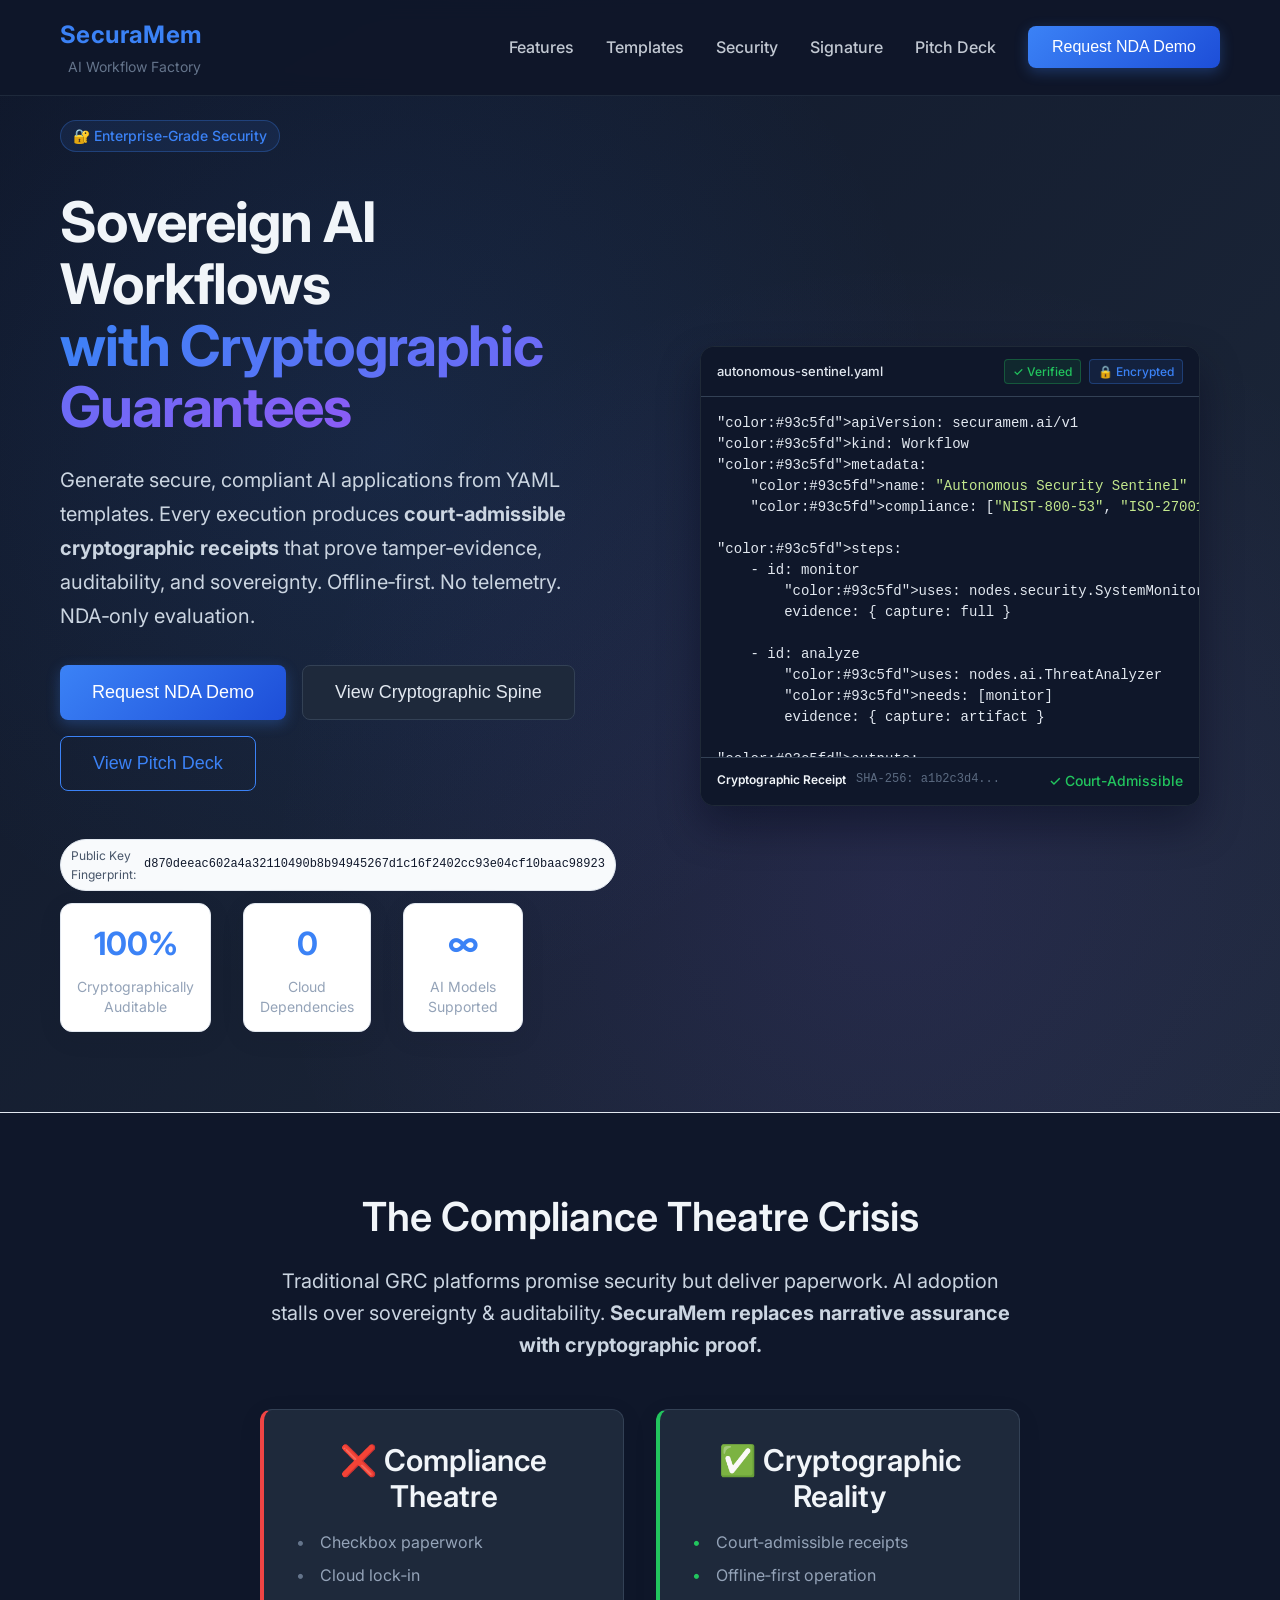
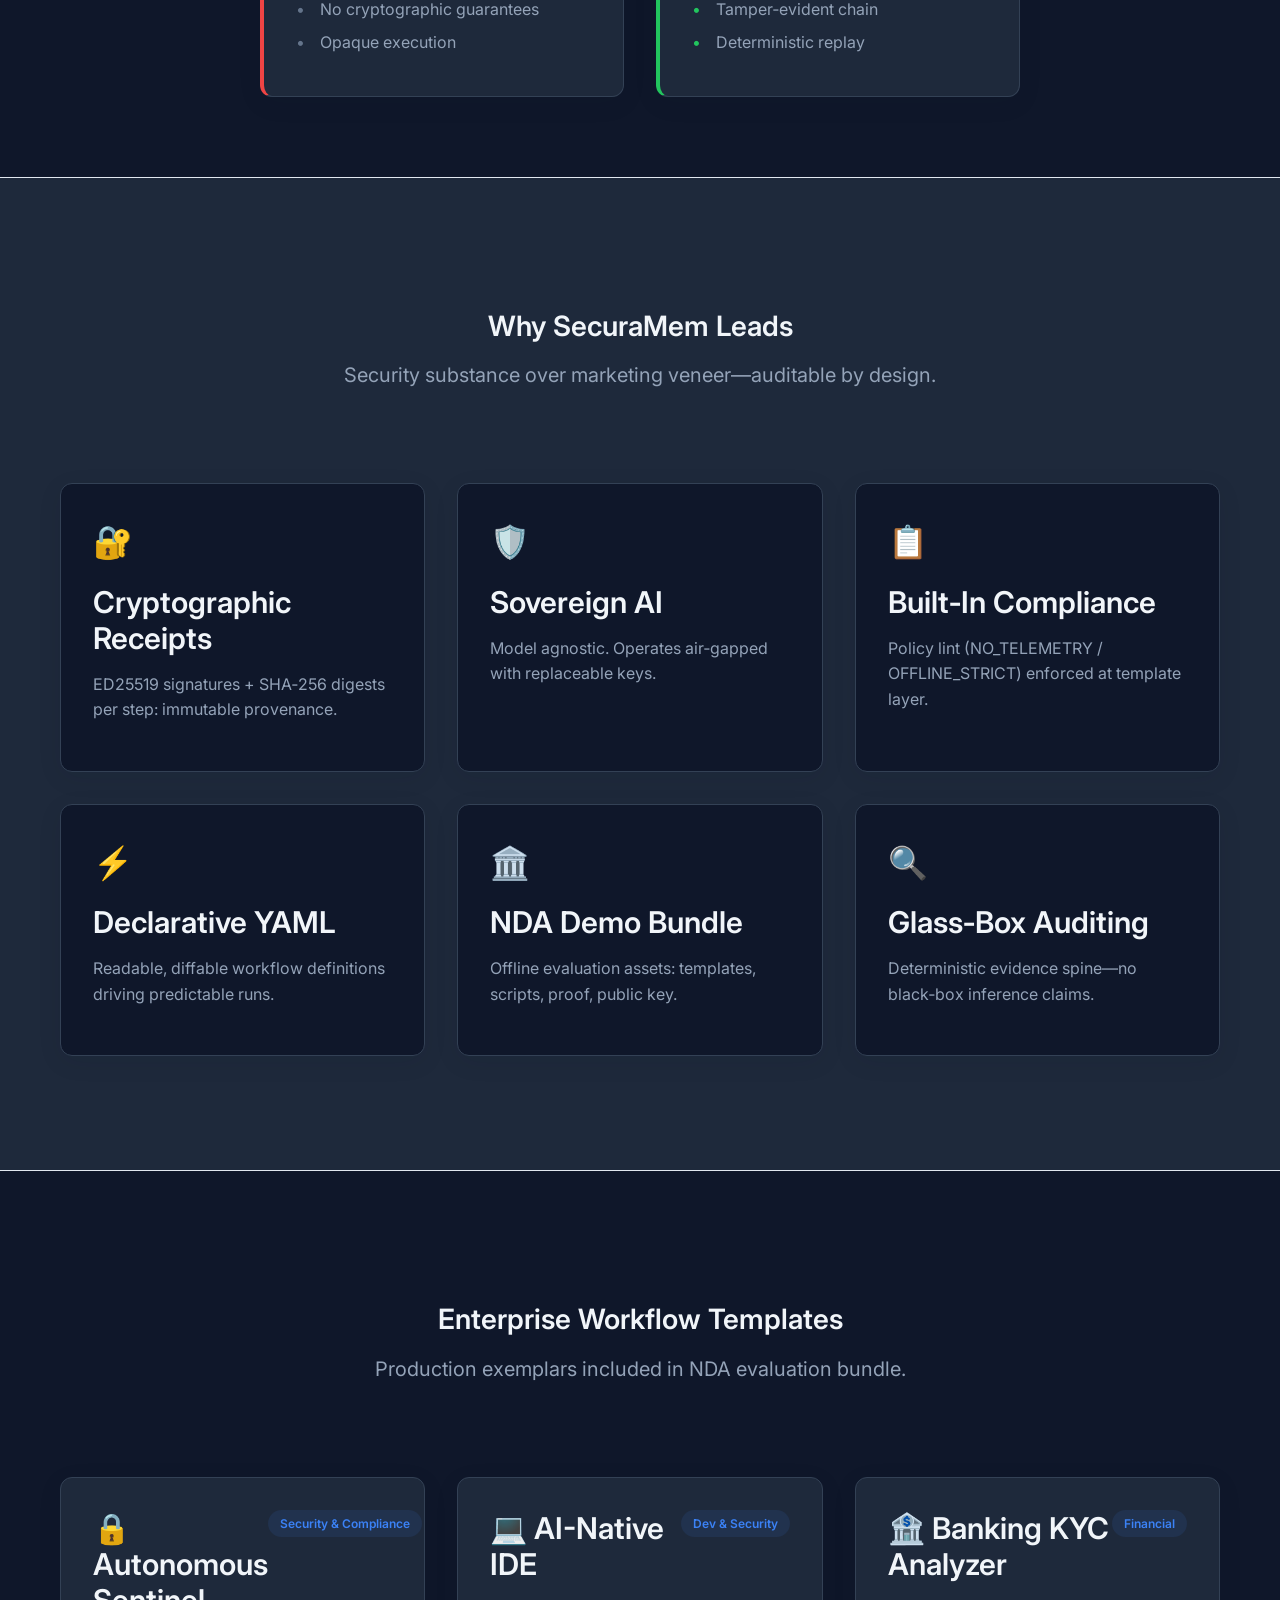
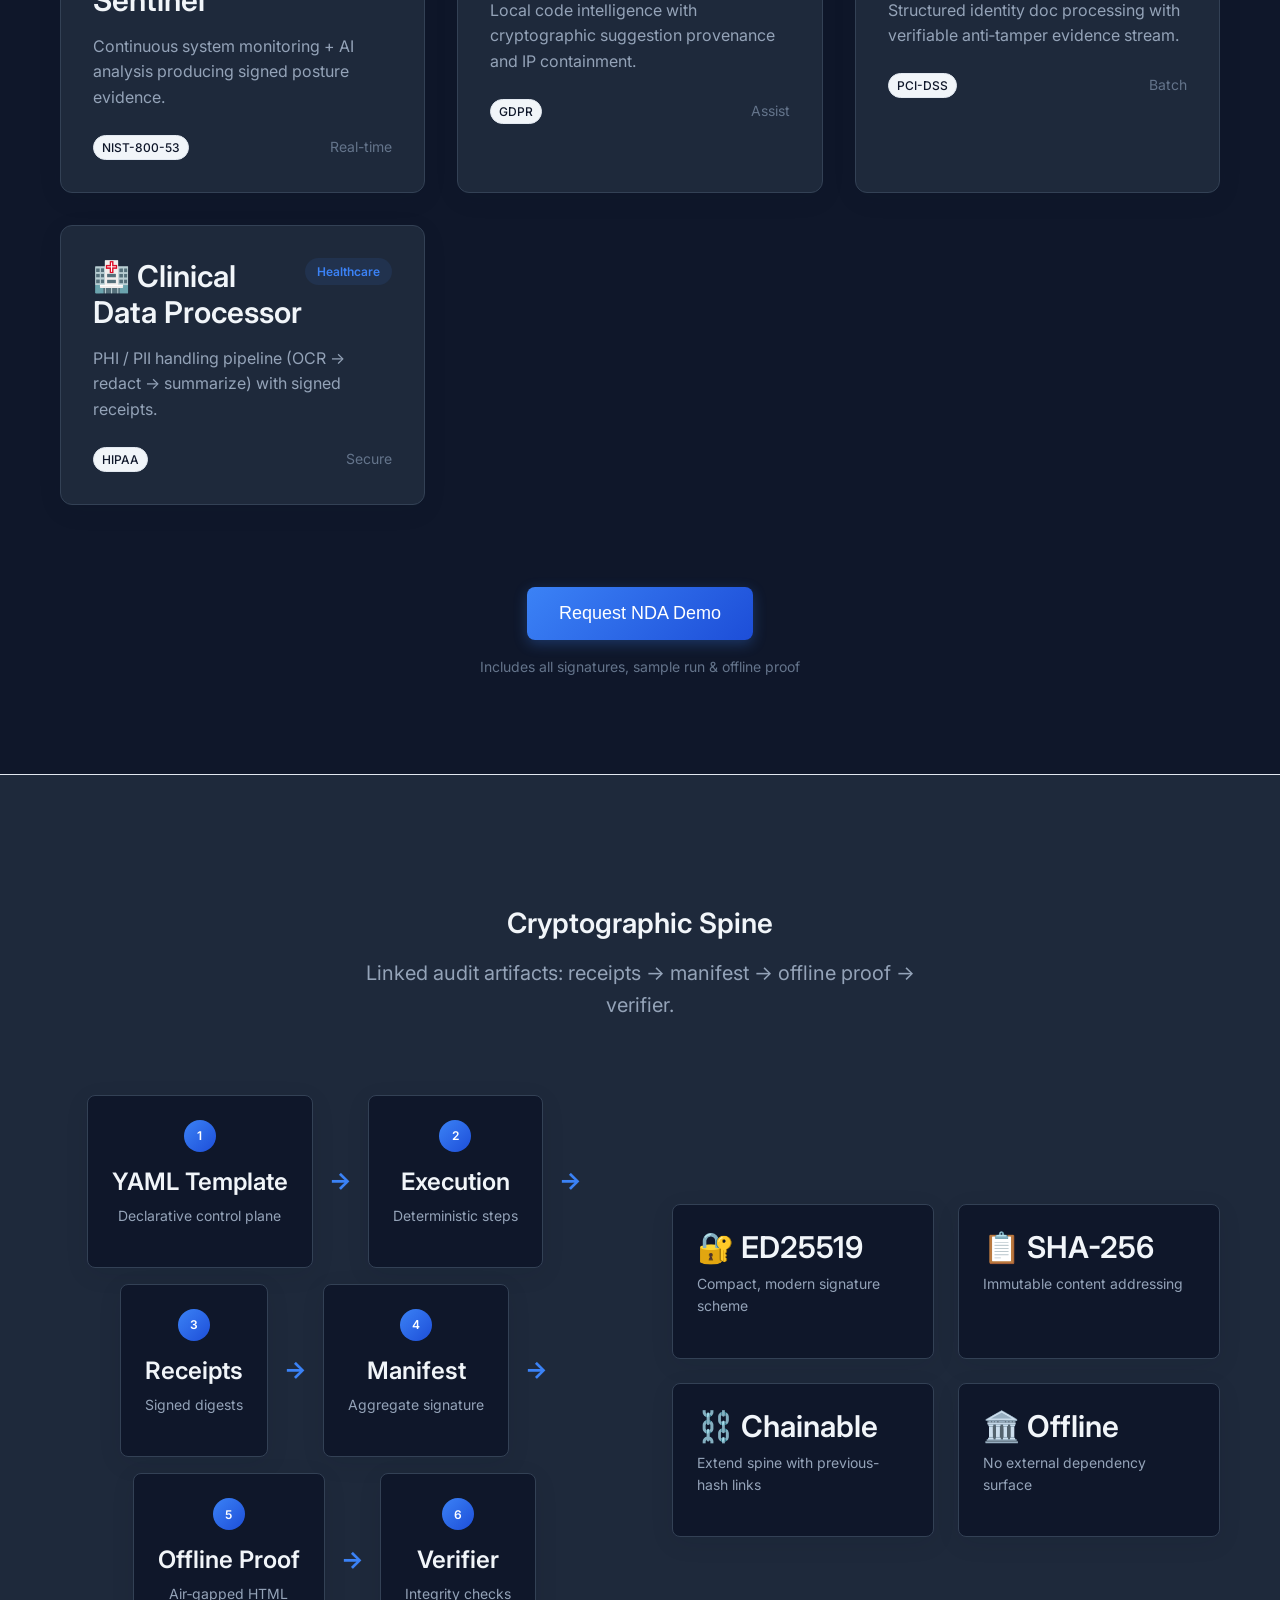
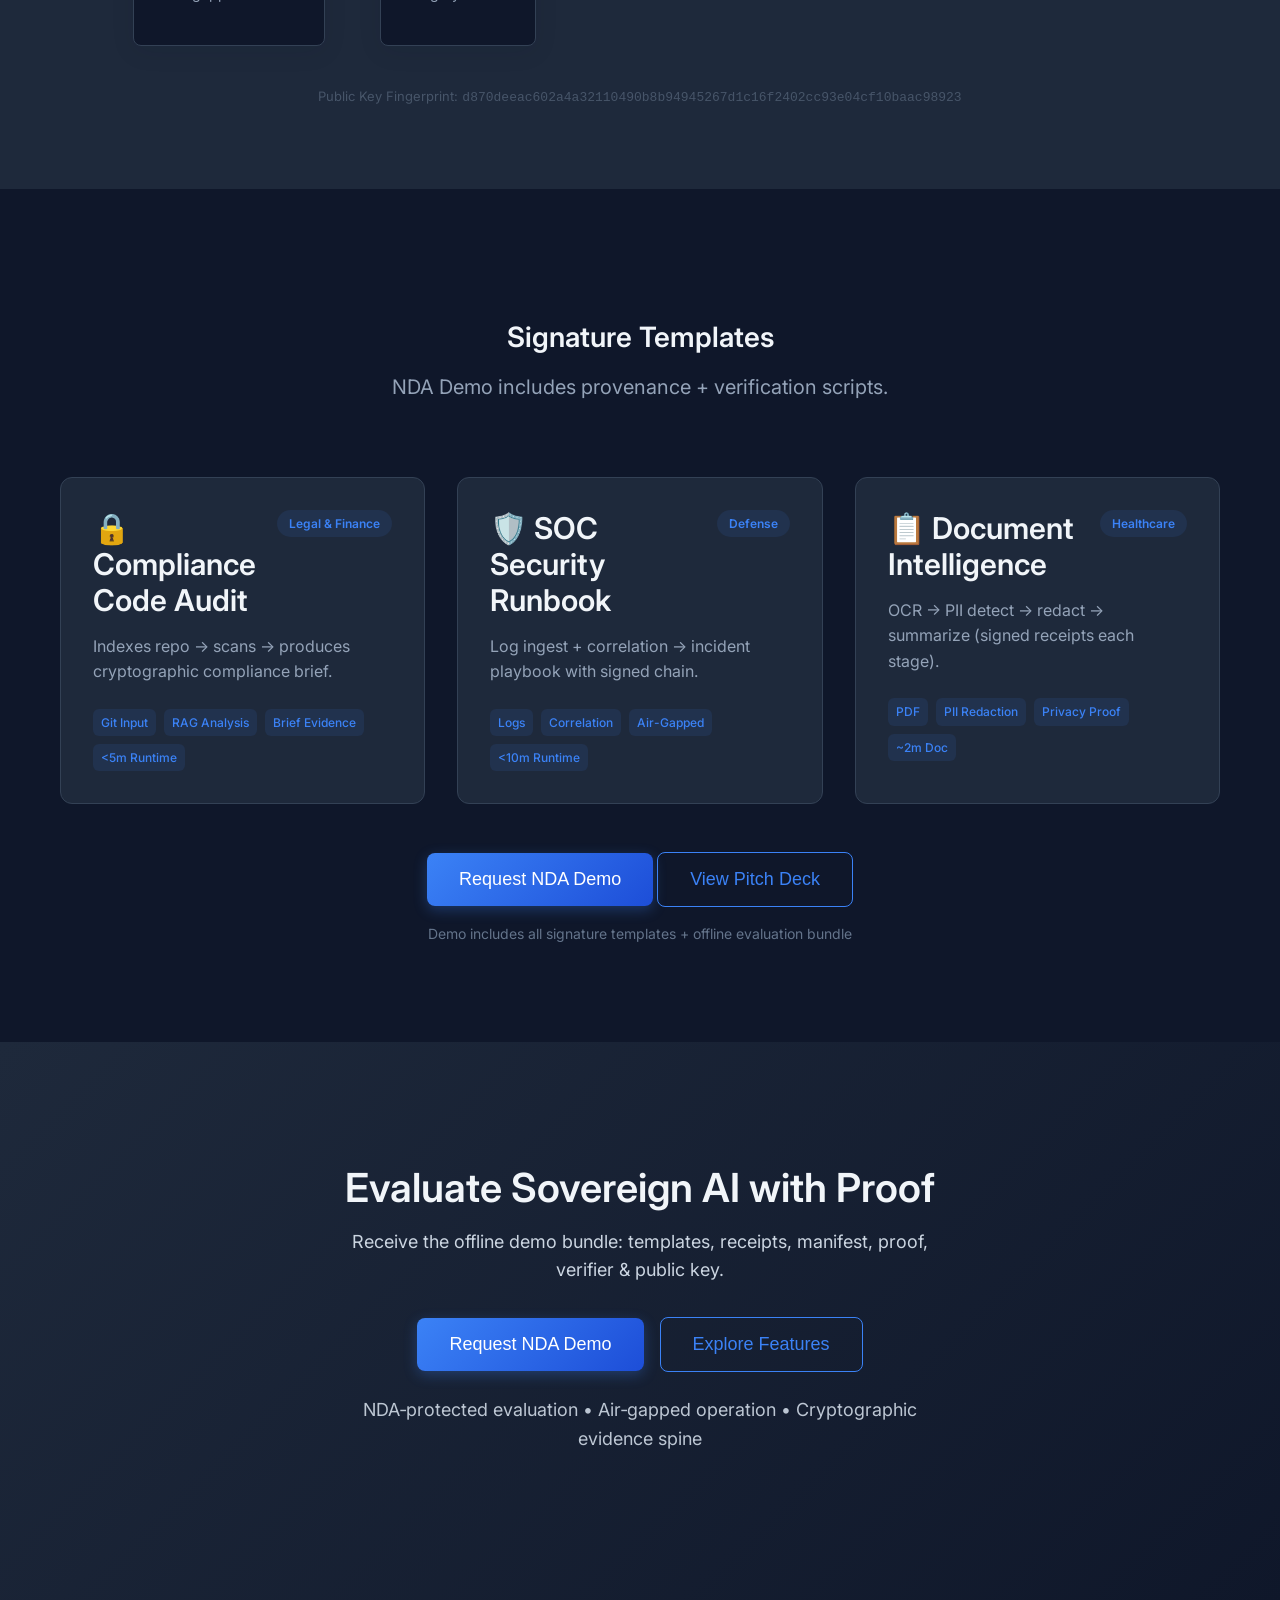
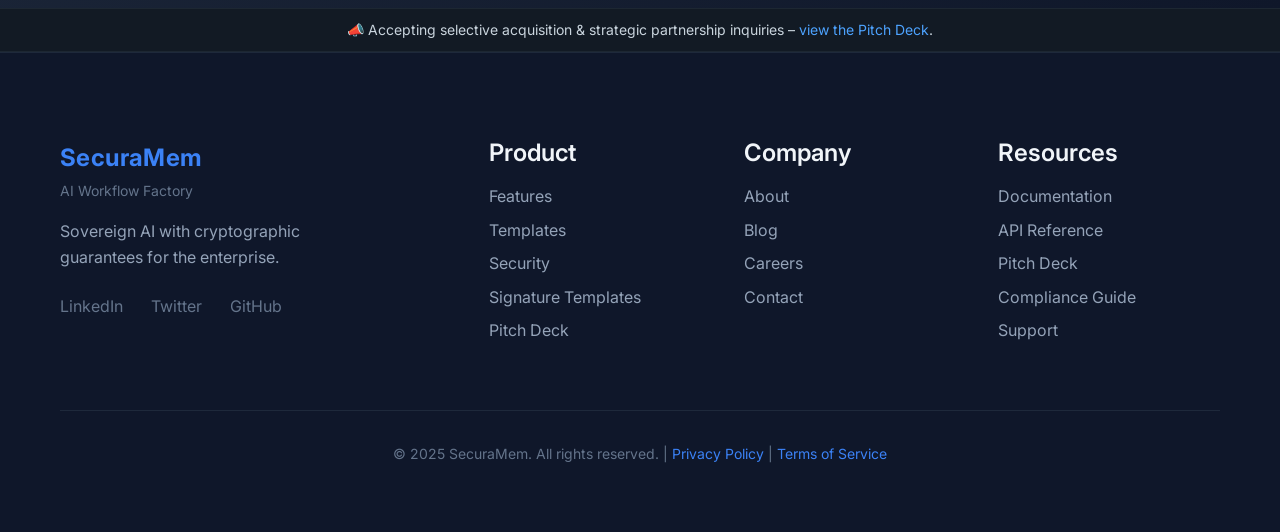
==== commit 6d5038cd: "chore: SEO + social meta, canonical, JSON-LD cleanup for Netlify" ====
--- a/index.html
+++ b/index.html
@@ -1,13 +1,43 @@
 <!DOCTYPE html>
 <html lang="en">
 <head>
-  <meta charset="UTF-8" />
-  <meta name="viewport" content="width=device-width, initial-scale=1.0" />
-  <title>SecuraMem AI Workflow Factory - Sovereign AI with Cryptographic Guarantees</title>
-  <meta name="description" content="Generate secure, compliant AI applications with court-admissible cryptographic receipts. Offline-first NDA evaluation bundle." />
-  <link rel="stylesheet" href="styles.css" />
-  <link href="https://fonts.googleapis.com/css2?family=Inter:wght@300;400;500;600;700&display=swap" rel="stylesheet" />
-  <link rel="icon" href="data:image/svg+xml,<svg xmlns='http://www.w3.org/2000/svg' viewBox='0 0 100 100'><text y='.9em' font-size='90'>🔐</text></svg>">
+    <meta charset="UTF-8" />
+    <meta name="viewport" content="width=device-width, initial-scale=1.0" />
+    <title>SecuraMem – Sovereign AI with Cryptographic Guarantees</title>
+    <meta name="description" content="Generate secure, compliant AI applications with court‑admissible cryptographic receipts. Offline‑first NDA evaluation bundle." />
+    <link rel="canonical" href="https://www.securamem.com/" />
+    <!-- Open Graph -->
+    <meta property="og:type" content="website" />
+    <meta property="og:title" content="SecuraMem – Sovereign AI with Cryptographic Guarantees" />
+    <meta property="og:description" content="Generate secure, compliant AI applications with court‑admissible cryptographic receipts. Offline‑first. No telemetry." />
+    <meta property="og:url" content="https://www.securamem.com/" />
+    <meta property="og:image" content="/og-image.png" />
+    <!-- Twitter -->
+    <meta name="twitter:card" content="summary_large_image" />
+    <meta name="twitter:title" content="SecuraMem – Sovereign AI with Cryptographic Guarantees" />
+    <meta name="twitter:description" content="Generate secure, compliant AI applications with court‑admissible cryptographic receipts." />
+    <meta name="twitter:image" content="/og-image.png" />
+    <!-- Fonts & Styles -->
+    <link rel="preconnect" href="https://fonts.googleapis.com" />
+    <link rel="preconnect" href="https://fonts.gstatic.com" crossorigin />
+    <link href="https://fonts.googleapis.com/css2?family=Inter:wght@300;400;500;600;700&display=swap" rel="stylesheet" />
+    <link rel="stylesheet" href="styles.css" />
+    <link rel="icon" href="data:image/svg+xml,<svg xmlns='http://www.w3.org/2000/svg' viewBox='0 0 100 100'><text y='.9em' font-size='90'>🔐</text></svg>">
+
+    <!-- Organization JSON-LD -->
+    <script type="application/ld+json">
+    {
+        "@context": "https://schema.org",
+        "@type": "Organization",
+        "name": "SecuraMem",
+        "url": "https://www.securamem.com/",
+        "logo": "https://www.securamem.com/favicon.ico",
+        "sameAs": [
+            "https://github.com/SecuraMem-TDD",
+            "https://www.linkedin.com/"
+        ]
+    }
+    </script>
 </head>
 <body>
   <!-- Navigation -->
@@ -264,106 +294,6 @@
                             </div>
                         </footer>
 
-                        <script src="landing-page-new/script.js"></script>
-                    </body>
-                    </html>
-                                        <h3>Step Receipts</h3>
-                                        <p>Each step hashed + signed. Contains inputs, synthetic outputs, timing.</p>
-                                    </div>
-                                    <div class="feature-card">
-                                        <div class="feature-icon">📘</div>
-                                        <h3>Run Manifest</h3>
-                                        <p>Aggregates receipt digests; one signature binds the full execution.</p>
-                                    </div>
-                                    <div class="feature-card">
-                                        <div class="feature-icon">📄</div>
-                                        <h3>Offline Proof</h3>
-                                        <p>Self-contained HTML lists hashes & signatures. Air‑gapped review.</p>
-                                    </div>
-                                    <div class="feature-card">
-                                        <div class="feature-icon">🔍</div>
-                                        <h3>Verifier</h3>
-                                        <p>Recomputes digests, validates ED25519 signatures, flags tampering.</p>
-                                    </div>
-                                </div>
-                                                                <div class="spine-fingerprint">Public Key Fingerprint: <code id="pk-fingerprint">(load)</code></div>
-                                <script>
-                                // Inline spine helper: fetch public key from latest run if available
-                                (function(){
-                                  try {
-                                    const runDirs = [];
-                                    // Simple heuristic: not reading filesystem here (static page); placeholder for dynamic injection.
-                                    const pkEl = document.getElementById('pk-fingerprint');
-                                    if(pkEl){ pkEl.textContent = 'ED25519 • ' + (window.SECURAMEM_PUBLIC_KEY || 'pending'); }
-                                  } catch(e) {}
-                                })();
-                                </script>
-                            </div>
-                        </section>
-
-                        <!-- Proof Section -->
-                        <section id="proof" class="features-section">
-                            <div class="container">
-                                <div class="section-header">
-                                    <h2>Offline Proof</h2>
-                                    <p>Open the generated offline-proof.html to verify hashes and receipts without network access.</p>
-                                </div>
-                                <div class="features-grid">
-                                    <div class="feature-card">
-                                        <div class="feature-icon">📄</div>
-                                        <h3>How to view</h3>
-                                        <p>After running a workflow, navigate to outbox/runs/<em>timestamp</em>/offline-proof.html and open it in a browser.</p>
-                                    </div>
-                                    <div class="feature-card">
-                                        <div class="feature-icon">🔎</div>
-                                        <h3>What to check</h3>
-                                        <p>Confirm template hash, per-step receipt hashes, and status are consistent with your run.json.</p>
-                                    </div>
-                                </div>
-                            </div>
-                        </section>
-
-                        <!-- Contact Section -->
-                        <section id="contact" class="features-section">
-                            <div class="container">
-                                <div class="section-header">
-                                    <h2>Request NDA Demo</h2>
-                                    <p>This system is demonstrated under NDA only. No pricing. No services.</p>
-                                </div>
-                                <div class="features-grid">
-                                    <div class="feature-card">
-                                        <div class="feature-icon">✉️</div>
-                                        <h3>Email</h3>
-                                        <p><a href="mailto:jeremy@securamem.com?subject=SecuraMem%20NDA%20Demo%20Request">jeremy@securamem.com</a></p>
-                                    </div>
-                                    <div class="feature-card">
-                                        <div class="feature-icon">📎</div>
-                                        <h3>What to include</h3>
-                                        <p>Your name, company, and a note that you’d like an NDA to view the demo bundle and proof artifacts.</p>
-                                    </div>
-                                </div>
-                            </div>
-                        </section>
-
-    <!-- Footer -->
-    <footer class="footer">
-        <div class="container">
-            <div class="footer-content">
-                <div class="footer-brand">
-                    <div class="footer-logo"><span class="logo-text">SecuraMem</span><span class="logo-subtitle">AI Workflow Factory</span></div>
-                    <p>Sovereign AI with cryptographic guarantees for the enterprise.</p>
-                    <div class="footer-social"><a href="#">LinkedIn</a><a href="#">Twitter</a><a href="#">GitHub</a></div>
-                </div>
-                <div class="footer-links">
-                    <div class="footer-column"><h4>Product</h4><a href="#features">Features</a><a href="#templates">Templates</a><a href="#security">Spine</a><a href="#signature-templates">Signatures</a></div>
-                    <div class="footer-column"><h4>Company</h4><a href="#">About</a><a href="#">Blog</a><a href="#">Careers</a><a href="mailto:contact@securamem.com?subject=SecuraMem%20NDA%20Demo%20Request">Contact</a></div>
-                    <div class="footer-column"><h4>Resources</h4><a href="#">Docs</a><a href="#">Schema</a><a href="#">Compliance</a><a href="#">Support</a></div>
-                </div>
-            </div>
-            <div class="footer-bottom"><p>&copy; 2025 SecuraMem. All rights reserved. | <a href="#">Privacy</a> | <a href="#">Terms</a></p></div>
-        </div>
-    </footer>
-
     <script src="script.js"></script>
     <script>
         // Populate fingerprint placeholder if a public key is exposed globally later.
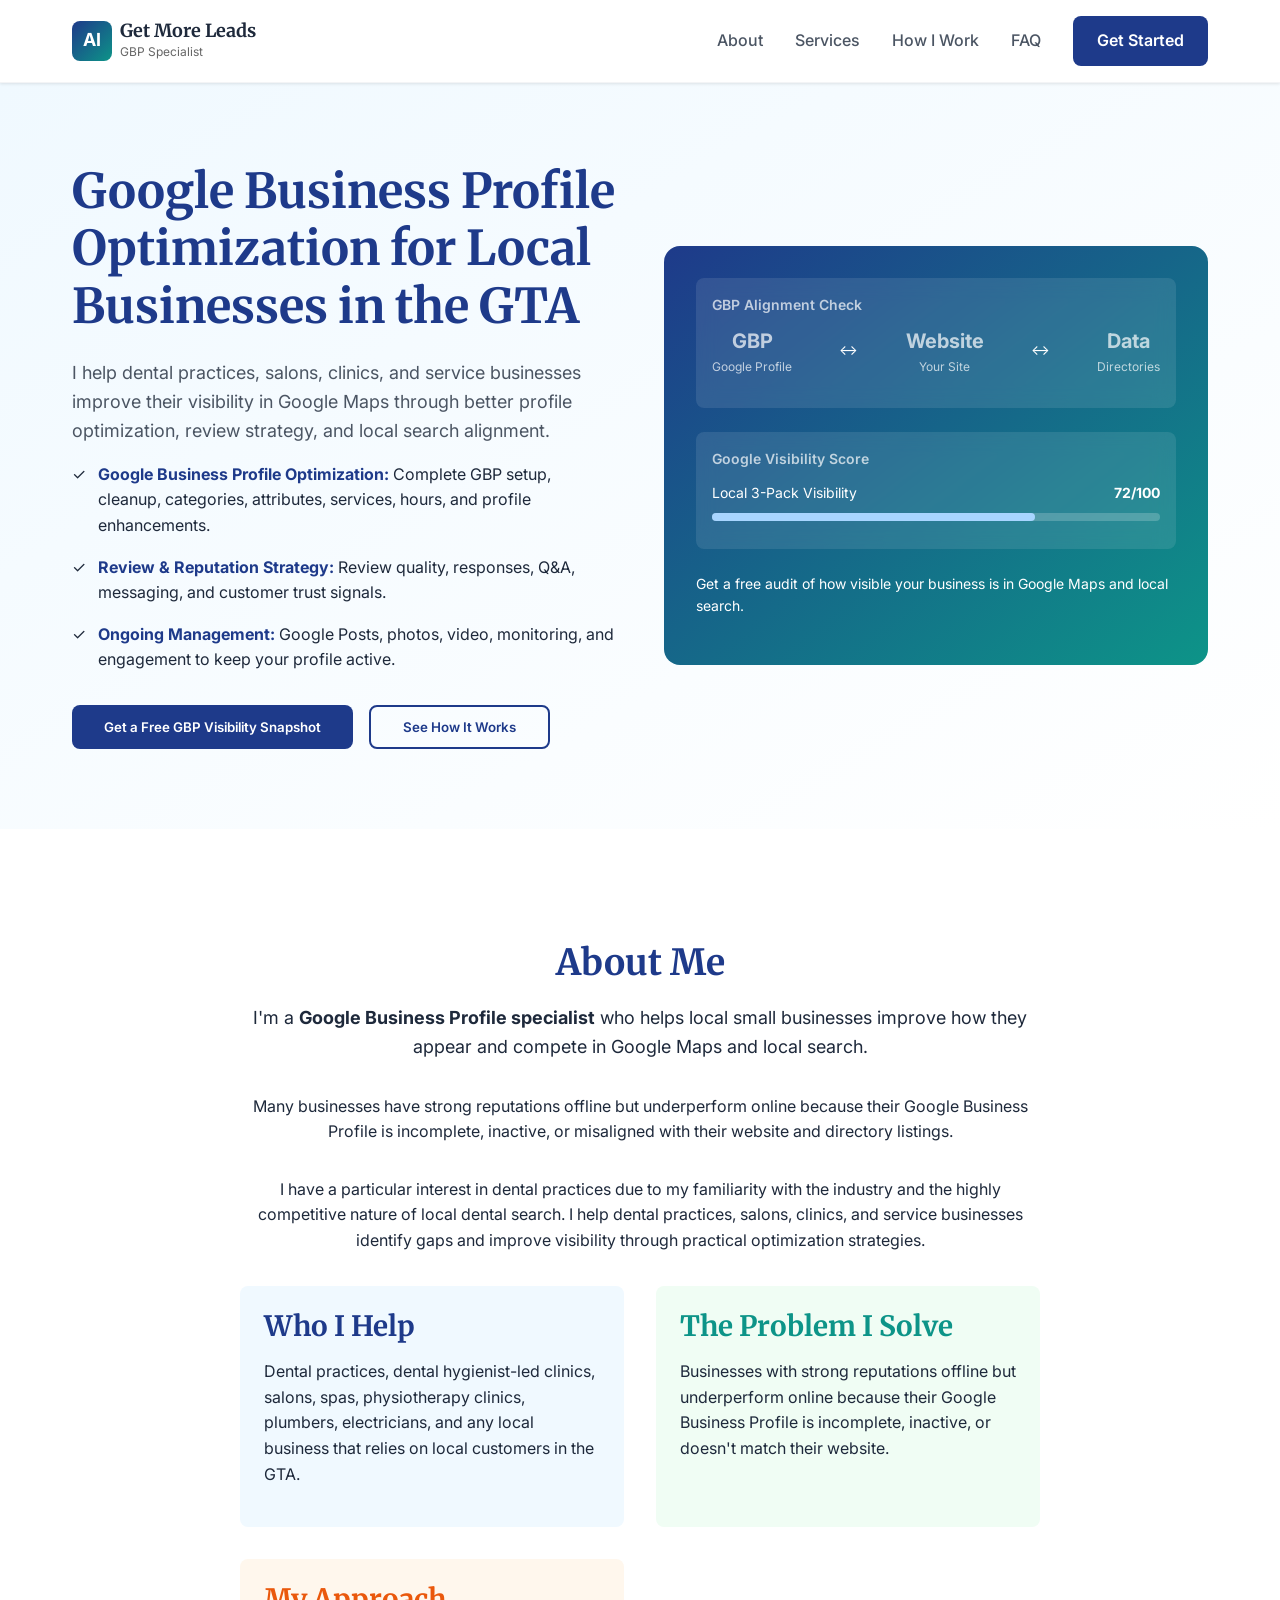
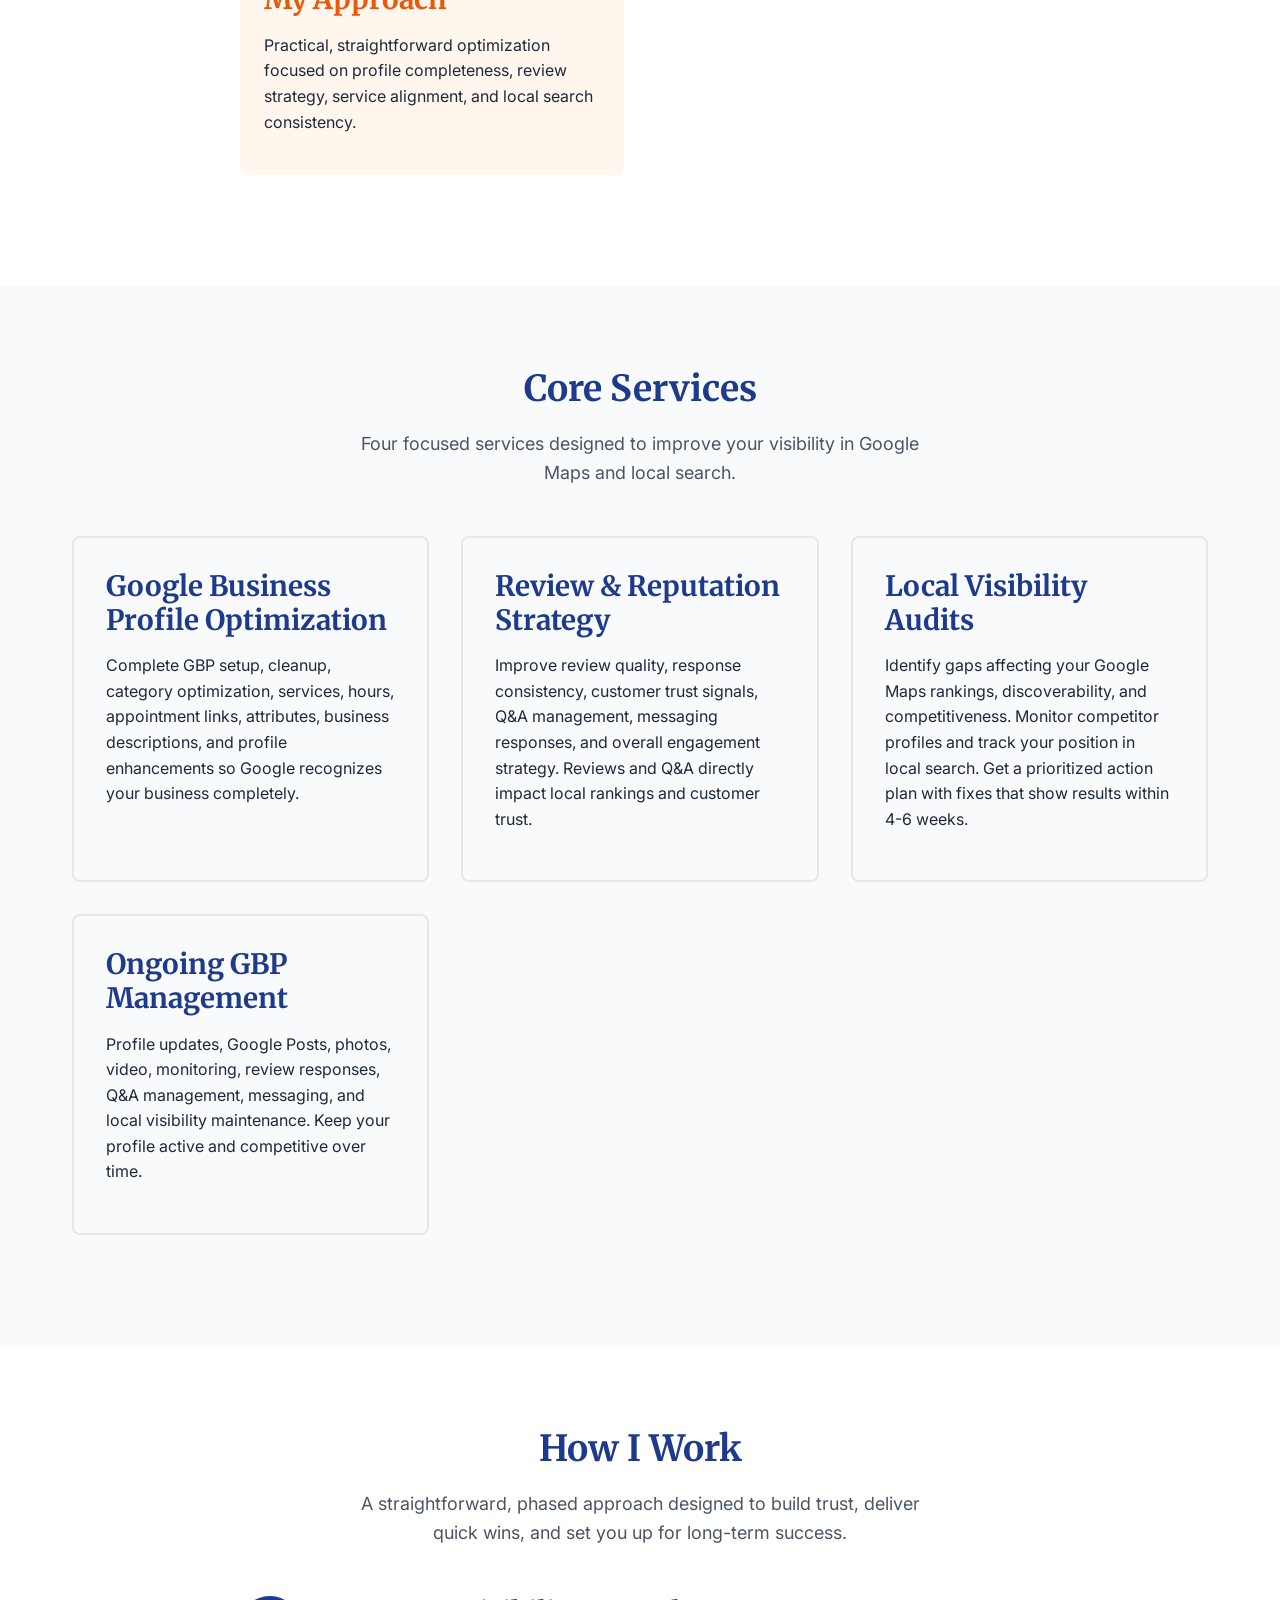
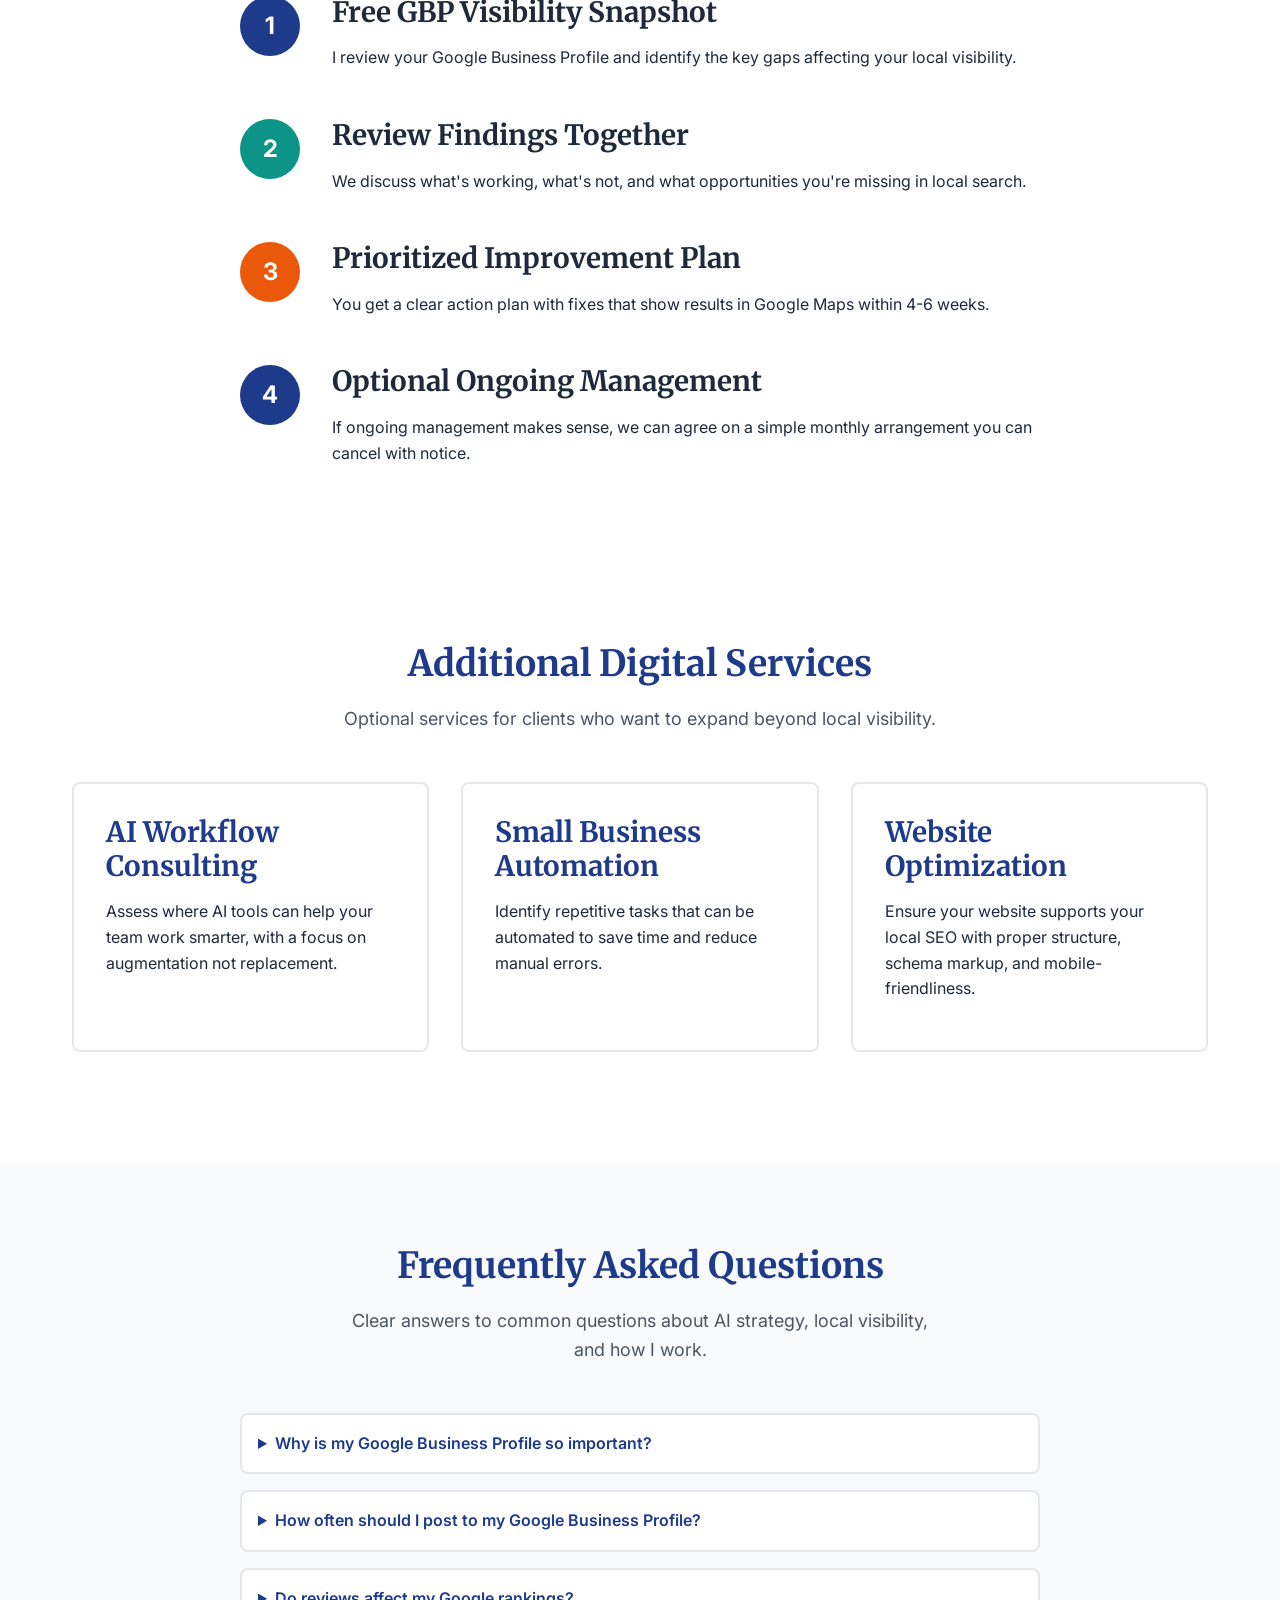
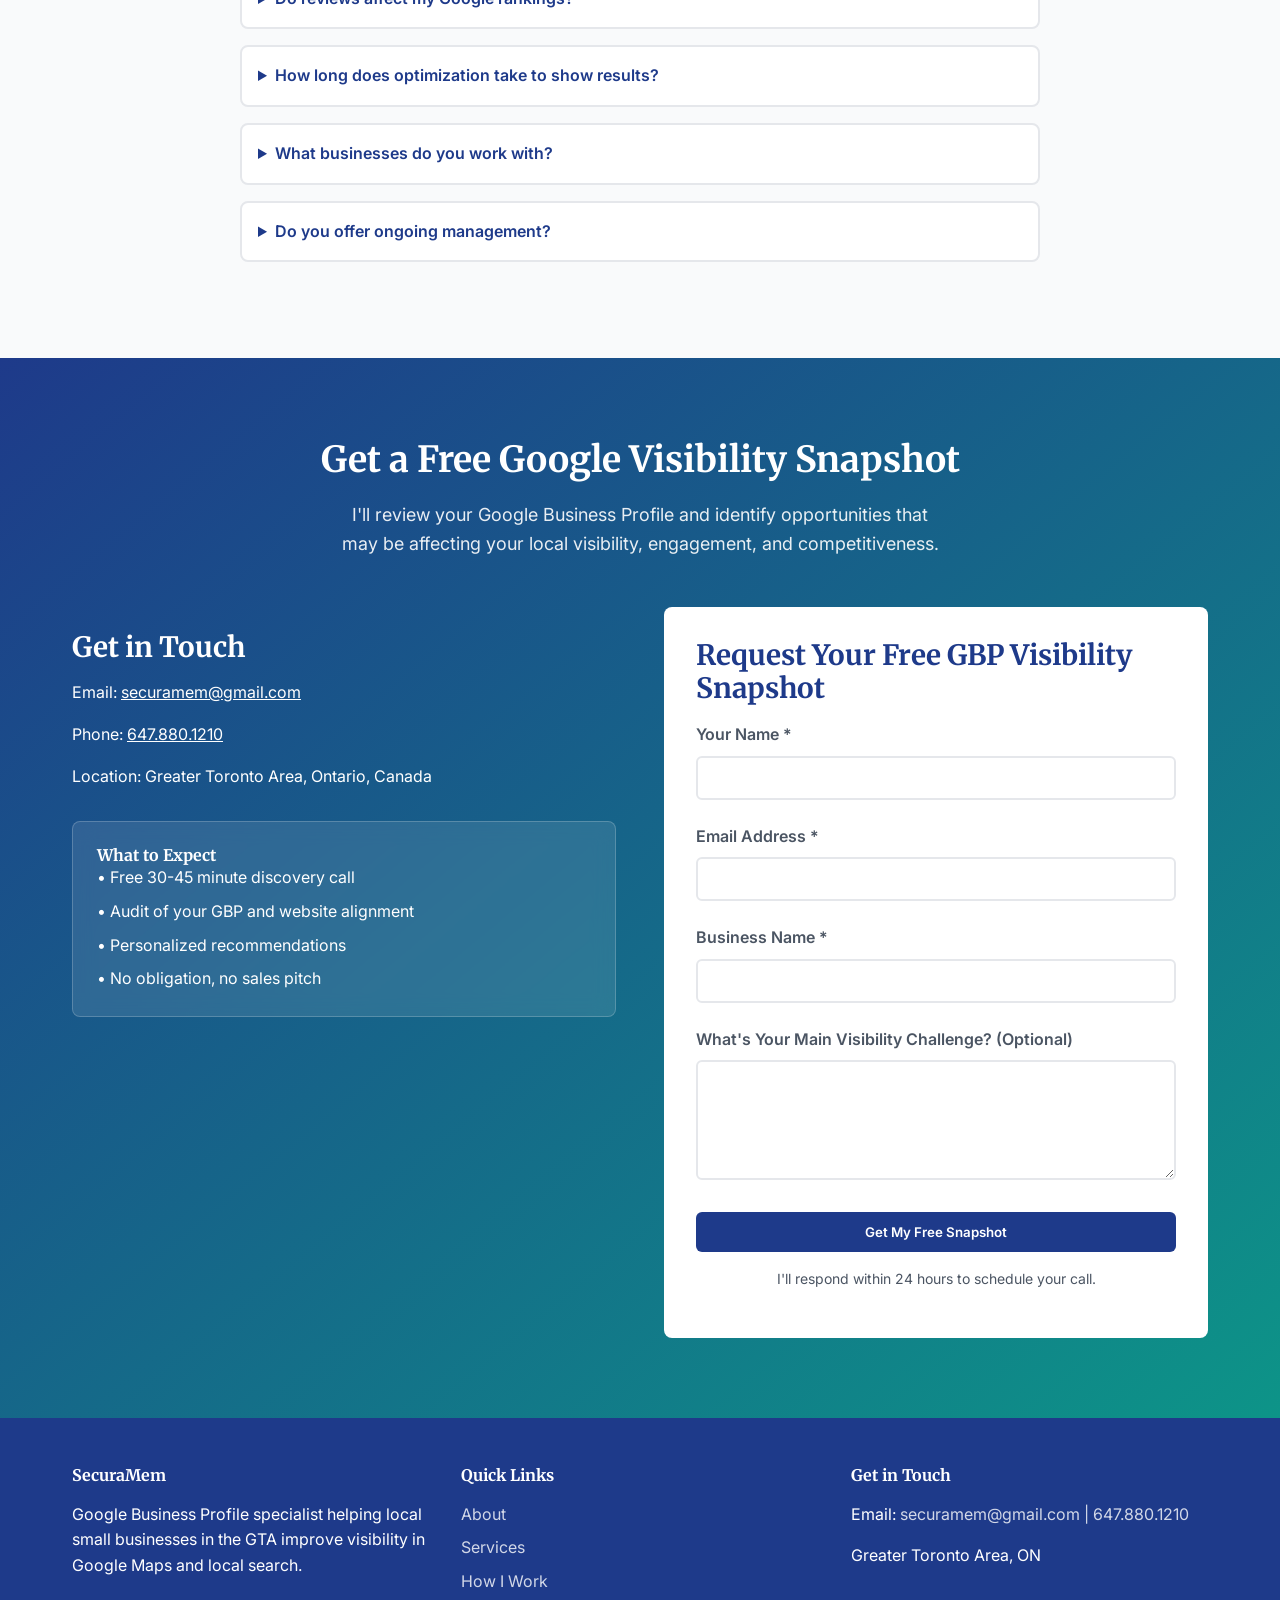
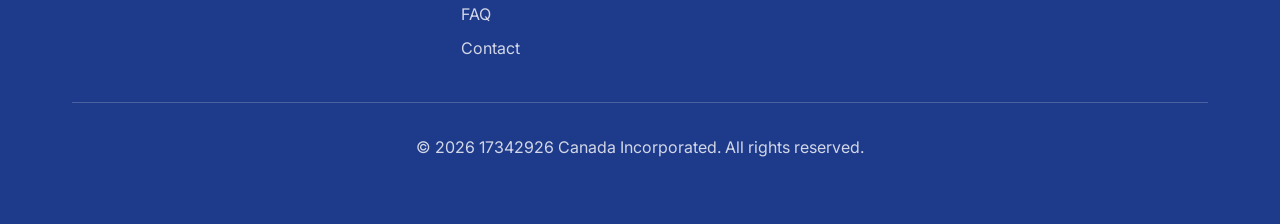
==== commit 2fd93f60: "fix: rename to index.html for Vercel auto-detection" ====
--- a/index.html
+++ b/index.html
@@ -1,309 +1,774 @@
 <!DOCTYPE html>
 <html lang="en">
 <head>
-    <meta charset="UTF-8" />
-    <meta name="viewport" content="width=device-width, initial-scale=1.0" />
-    <title>SecuraMem – Sovereign AI with Cryptographic Guarantees</title>
-    <meta name="description" content="Generate secure, compliant AI applications with court‑admissible cryptographic receipts. Offline‑first NDA evaluation bundle." />
-    <link rel="canonical" href="https://www.securamem.com/" />
+    <meta charset="UTF-8">
+    <meta name="viewport" content="width=device-width, initial-scale=1.0">
+    <title>Google Business Profile Optimization for Local Businesses in the GTA</title>
+    <meta name="description" content="Improve your visibility in Google Maps and local search. Free GBP visibility snapshot for dental practices, salons, clinics, and service businesses in the GTA.">
+    <meta name="keywords" content="Google Business Profile optimization, GBP management, local SEO, Google Maps, GTA, Toronto, local visibility, dental practices, salons, clinics">
+    <meta name="author" content="Get More Leads">
+    
     <!-- Open Graph -->
-    <meta property="og:type" content="website" />
-    <meta property="og:title" content="SecuraMem – Sovereign AI with Cryptographic Guarantees" />
-    <meta property="og:description" content="Generate secure, compliant AI applications with court‑admissible cryptographic receipts. Offline‑first. No telemetry." />
-    <meta property="og:url" content="https://www.securamem.com/" />
-    <meta property="og:image" content="/og-image.png" />
+    <meta property="og:type" content="website">
+    <meta property="og:url" content="">
+    <meta property="og:title" content="Google Business Profile Optimization for Local Businesses in the GTA">
+    <meta property="og:description" content="Improve your visibility in Google Maps and local search.">
+    
     <!-- Twitter -->
-    <meta name="twitter:card" content="summary_large_image" />
-    <meta name="twitter:title" content="SecuraMem – Sovereign AI with Cryptographic Guarantees" />
-    <meta name="twitter:description" content="Generate secure, compliant AI applications with court‑admissible cryptographic receipts." />
-    <meta name="twitter:image" content="/og-image.png" />
-    <!-- Fonts & Styles -->
-    <link rel="preconnect" href="https://fonts.googleapis.com" />
-    <link rel="preconnect" href="https://fonts.gstatic.com" crossorigin />
-    <link href="https://fonts.googleapis.com/css2?family=Inter:wght@300;400;500;600;700&display=swap" rel="stylesheet" />
-    <link rel="stylesheet" href="styles.css" />
-    <link rel="icon" href="data:image/svg+xml,<svg xmlns='http://www.w3.org/2000/svg' viewBox='0 0 100 100'><text y='.9em' font-size='90'>🔐</text></svg>">
-
-    <!-- Organization JSON-LD -->
+    <meta property="twitter:card" content="summary_large_image">
+    <meta property="twitter:url" content="">
+    <meta property="twitter:title" content="Google Business Profile Optimization for Local Businesses in the GTA">
+    <meta property="twitter:description" content="Improve your visibility in Google Maps and local search.">
+    
+    <!-- Canonical URL -->
+    <link rel="canonical" href="">
+    
+    <!-- Schema Markup -->
     <script type="application/ld+json">
     {
-        "@context": "https://schema.org",
-        "@type": "Organization",
-        "name": "SecuraMem",
-        "url": "https://www.securamem.com/",
-        "logo": "https://www.securamem.com/favicon.ico",
-        "sameAs": [
-            "https://github.com/SecuraMem-TDD",
-            "https://www.linkedin.com/"
-        ]
+      "@context": "https://schema.org",
+      "@type": "LocalBusiness",
+      "name": "17342926 Canada Incorporated",
+      "description": "Google Business Profile optimization for local small businesses in the GTA. Improve visibility in Google Maps and local search.",
+      "address": {
+        "@type": "PostalAddress",
+        "addressRegion": "ON",
+        "addressCountry": "CA"
+      },
+      "areaServed": {
+        "@type": "City",
+        "name": "Greater Toronto Area"
+      },
+      "email": "securamem@gmail.com",
+      "priceRange": "$$"
     }
     </script>
+    
+    <!-- Google Fonts -->
+    <link rel="preconnect" href="https://fonts.googleapis.com">
+    <link rel="preconnect" href="https://fonts.gstatic.com" crossorigin>
+    <link href="https://fonts.googleapis.com/css2?family=Merriweather:wght@400;700&family=Inter:wght@400;500;600;700&display=swap" rel="stylesheet">
+    
+    <style>
+        * {
+            margin: 0;
+            padding: 0;
+            box-sizing: border-box;
+        }
+        
+        html {
+            scroll-behavior: smooth;
+        }
+        
+        body {
+            font-family: 'Inter', sans-serif;
+            color: #1e293b;
+            background-color: #ffffff;
+            line-height: 1.6;
+        }
+        
+        h1, h2, h3, h4, h5, h6 {
+            font-family: 'Merriweather', serif;
+            font-weight: 700;
+            line-height: 1.2;
+        }
+        
+        h1 { font-size: 3rem; margin-bottom: 1.5rem; }
+        h2 { font-size: 2.25rem; margin-bottom: 1.25rem; margin-top: 2rem; }
+        h3 { font-size: 1.75rem; margin-bottom: 1rem; margin-top: 1.5rem; }
+        
+        p { margin-bottom: 1rem; font-size: 1rem; }
+        
+        a { color: #1e3a8a; text-decoration: none; transition: color 0.3s ease; }
+        a:hover { color: #0d9488; }
+        
+        button { font-family: 'Inter', sans-serif; cursor: pointer; transition: all 0.3s ease; }
+        
+        .container { max-width: 1200px; margin: 0 auto; padding: 0 2rem; }
+        
+        /* Header */
+        header {
+            position: sticky;
+            top: 0;
+            z-index: 50;
+            background-color: white;
+            border-bottom: 1px solid #f3f4f6;
+            box-shadow: 0 1px 3px rgba(0, 0, 0, 0.1);
+        }
+        
+        .header-content {
+            display: flex;
+            align-items: center;
+            justify-content: space-between;
+            padding: 1rem 0;
+        }
+        
+        .logo {
+            display: flex;
+            align-items: center;
+            gap: 0.5rem;
+        }
+        
+        .logo-icon {
+            width: 40px;
+            height: 40px;
+            background: linear-gradient(to bottom right, #1e3a8a, #0d9488);
+            border-radius: 0.5rem;
+            display: flex;
+            align-items: center;
+            justify-content: center;
+            color: white;
+            font-weight: bold;
+            font-size: 1.125rem;
+        }
+        
+        .logo-text h1 { font-size: 1.125rem; margin: 0; }
+        .logo-text p { font-size: 0.75rem; color: #666; margin: 0; }
+        
+        nav {
+            display: flex;
+            align-items: center;
+            gap: 2rem;
+        }
+        
+        nav a {
+            color: #4b5563;
+            font-weight: 500;
+            transition: color 0.3s;
+        }
+        
+        nav a:hover { color: #1e3a8a; }
+        
+        .cta-button {
+            padding: 0.75rem 1.5rem;
+            background-color: #1e3a8a;
+            color: white;
+            border: none;
+            border-radius: 0.5rem;
+            font-weight: 600;
+            cursor: pointer;
+            transition: background-color 0.3s;
+        }
+        
+        .cta-button:hover { background-color: #0d9488; }
+        
+        /* Hero Section */
+        .hero {
+            padding: 5rem 0;
+            background: linear-gradient(to bottom right, #f0f9ff, #ffffff);
+        }
+        
+        .hero-content {
+            display: grid;
+            grid-template-columns: 1fr 1fr;
+            gap: 3rem;
+            align-items: center;
+        }
+        
+        .hero-text h1 { color: #1e3a8a; }
+        .hero-text p { font-size: 1.125rem; color: #4b5563; }
+        
+        .feature-item {
+            display: flex;
+            align-items: flex-start;
+            gap: 0.75rem;
+            margin-bottom: 1rem;
+        }
+        
+        .feature-item strong { color: #1e3a8a; }
+        
+        .hero-buttons {
+            display: flex;
+            gap: 1rem;
+            flex-wrap: wrap;
+        }
+        
+        .btn-primary {
+            padding: 0.75rem 2rem;
+            background-color: #1e3a8a;
+            color: white;
+            border: none;
+            border-radius: 0.5rem;
+            font-weight: 600;
+            cursor: pointer;
+            transition: background-color 0.3s;
+        }
+        
+        .btn-primary:hover { background-color: #0d9488; }
+        
+        .btn-secondary {
+            padding: 0.75rem 2rem;
+            border: 2px solid #1e3a8a;
+            color: #1e3a8a;
+            background: transparent;
+            border-radius: 0.5rem;
+            font-weight: 600;
+            cursor: pointer;
+            transition: all 0.3s;
+        }
+        
+        .btn-secondary:hover { background-color: #f0f9ff; }
+        
+        .hero-visual {
+            background: linear-gradient(to bottom right, #1e3a8a, #0d9488);
+            border-radius: 1rem;
+            padding: 2rem;
+            color: white;
+        }
+        
+        .visual-card {
+            background: rgba(255, 255, 255, 0.1);
+            backdrop-filter: blur(10px);
+            border-radius: 0.5rem;
+            padding: 1rem;
+            margin-bottom: 1.5rem;
+        }
+        
+        .visual-card p {
+            font-size: 0.875rem;
+            color: rgba(255, 255, 255, 0.7);
+            margin-bottom: 0.75rem;
+        }
+        
+        /* Sections */
+        section { padding: 5rem 0; }
+        
+        .about { background-color: white; }
+        .services { background-color: #f9fafb; }
+        .how-it-works { background-color: white; }
+        .faq { background-color: #f9fafb; }
+        .contact { background: linear-gradient(to bottom right, #1e3a8a, #0d9488); color: white; }
+        
+        .section-header {
+            text-align: center;
+            margin-bottom: 3rem;
+        }
+        
+        .section-header h2 { color: #1e3a8a; margin-top: 0; }
+        .contact .section-header h2 { color: white; }
+        
+        .section-header p {
+            font-size: 1.125rem;
+            color: #4b5563;
+            max-width: 600px;
+            margin: 0 auto;
+        }
+        
+        .contact .section-header p { color: rgba(255, 255, 255, 0.9); }
+        
+        /* Services Grid */
+        .services-grid {
+            display: grid;
+            grid-template-columns: repeat(auto-fit, minmax(300px, 1fr));
+            gap: 2rem;
+            margin-bottom: 2rem;
+        }
+        
+        .service-card {
+            border: 2px solid #e5e7eb;
+            border-radius: 0.5rem;
+            padding: 2rem;
+            transition: all 0.3s;
+        }
+        
+        .service-card:hover {
+            box-shadow: 0 10px 25px rgba(0, 0, 0, 0.1);
+            border-color: #1e3a8a;
+        }
+        
+        .service-card h3 { margin-top: 0; color: #1e3a8a; }
+        
+        /* Contact Form */
+        .contact-form {
+            background-color: white;
+            border-radius: 0.5rem;
+            padding: 2rem;
+            color: #1e293b;
+        }
+        
+        .form-group { margin-bottom: 1.5rem; }
+        
+        .form-group label {
+            display: block;
+            font-weight: 600;
+            margin-bottom: 0.5rem;
+            color: #4b5563;
+        }
+        
+        .form-group input,
+        .form-group textarea {
+            width: 100%;
+            padding: 0.75rem;
+            border: 2px solid #e5e7eb;
+            border-radius: 0.375rem;
+            font-family: 'Inter', sans-serif;
+            transition: border-color 0.3s;
+        }
+        
+        .form-group input:focus,
+        .form-group textarea:focus {
+            outline: none;
+            border-color: #1e3a8a;
+        }
+        
+        .form-group textarea { resize: vertical; min-height: 120px; }
+        
+        .form-submit {
+            width: 100%;
+            padding: 0.75rem;
+            background-color: #1e3a8a;
+            color: white;
+            border: none;
+            border-radius: 0.375rem;
+            font-weight: 600;
+            cursor: pointer;
+            transition: background-color 0.3s;
+        }
+        
+        .form-submit:hover { background-color: #0d9488; }
+        
+        /* Footer */
+        footer {
+            background-color: #1e3a8a;
+            color: white;
+            padding: 3rem 0;
+        }
+        
+        .footer-content {
+            display: grid;
+            grid-template-columns: repeat(auto-fit, minmax(250px, 1fr));
+            gap: 2rem;
+            margin-bottom: 2rem;
+        }
+        
+        .footer-section h4 { color: white; margin-bottom: 1rem; }
+        .footer-section ul { list-style: none; }
+        .footer-section ul li { margin-bottom: 0.5rem; }
+        .footer-section a { color: rgba(255, 255, 255, 0.8); }
+        .footer-section a:hover { color: white; }
+        
+        .footer-bottom {
+            border-top: 1px solid rgba(255, 255, 255, 0.2);
+            padding-top: 2rem;
+            text-align: center;
+            color: rgba(255, 255, 255, 0.8);
+        }
+        
+        /* Responsive */
+        @media (max-width: 768px) {
+            h1 { font-size: 2rem; }
+            h2 { font-size: 1.5rem; }
+            h3 { font-size: 1.25rem; }
+            
+            nav { display: none; }
+            
+            .hero-content {
+                grid-template-columns: 1fr;
+            }
+            
+            .hero-visual {
+                display: none;
+            }
+        }
+    </style>
 </head>
 <body>
-  <!-- Navigation -->
-  <nav class="navbar">
-    <div class="nav-container">
-      <div class="nav-logo">
-        <span class="logo-text">SecuraMem</span>
-        <span class="logo-subtitle">AI Workflow Factory</span>
-      </div>
-            <div class="nav-links">
-                <a href="#features">Features</a>
-                <a href="#templates">Templates</a>
-                <a href="#security">Security</a>
-                <a href="#signature-templates">Signature</a>
-                <a href="pitch-deck.html">Pitch Deck</a>
-                <button class="btn btn-primary nav-cta" onclick="location.href='contact.html'">Request NDA Demo</button>
-            </div>
-    </div>
-  </nav>
-
-    <!-- Hero -->
-    <section class="hero" id="top">
-        <div class="hero-container">
+    <!-- Header -->
+    <header>
+        <div class="container">
+            <div class="header-content">
+                <div class="logo">
+                    <div class="logo-icon">AI</div>
+                    <div class="logo-text">
+                        <h1>Get More Leads</h1>
+                        <p>GBP Specialist</p>
+                    </div>
+                </div>
+                <nav>
+                    <a href="#about">About</a>
+                    <a href="#services">Services</a>
+                    <a href="#how-it-works">How I Work</a>
+                    <a href="#faq">FAQ</a>
+                    <a href="#contact" class="cta-button">Get Started</a>
+                </nav>
+            </div>
+        </div>
+    </header>
+
+    <!-- Hero Section -->
+    <section class="hero" id="home">
+        <div class="container">
             <div class="hero-content">
-                <div class="hero-badge"><span class="badge-text">🔐 Enterprise-Grade Security</span></div>
-                <h1 class="hero-title">Sovereign AI Workflows<br><span class="highlight">with Cryptographic Guarantees</span></h1>
-                <p class="hero-subtitle">Generate secure, compliant AI applications from YAML templates. Every execution produces <strong>court‑admissible cryptographic receipts</strong> that prove tamper‑evidence, auditability, and sovereignty. Offline‑first. No telemetry. NDA‑only evaluation.</p>
-                <div class="hero-ctas">
-                    <button class="btn btn-primary btn-large" onclick="location.href='contact.html'">Request NDA Demo</button>
-                    <button class="btn btn-secondary btn-large" onclick="document.getElementById('security').scrollIntoView({behavior:'smooth'})">View Cryptographic Spine</button>
-                    <button class="btn btn-outline btn-large" onclick="location.href='pitch-deck.html'">View Pitch Deck</button>
-                </div>
-                <div class="pk-badge">Public Key Fingerprint: <code id="hero-pk">ED25519 • pending</code></div>
-                <div class="hero-stats">
-                    <div class="stat"><div class="stat-number">100%</div><div class="stat-label">Cryptographically<br>Auditable</div></div>
-                    <div class="stat"><div class="stat-number">0</div><div class="stat-label">Cloud<br>Dependencies</div></div>
-                    <div class="stat"><div class="stat-number">∞</div><div class="stat-label">AI Models<br>Supported</div></div>
-                </div>
-            </div>
-            <div class="hero-visual">
-                <div class="code-preview">
-                    <div class="code-header">
-                        <span class="code-title">autonomous-sentinel.yaml</span>
-                        <div class="code-badges"><span class="badge verified">✓ Verified</span><span class="badge encrypted">🔒 Encrypted</span></div>
-                    </div>
-<pre class="code-content"><code>apiVersion: securamem.ai/v1
-kind: Workflow
-metadata:
-    name: "Autonomous Security Sentinel"
-    compliance: ["NIST-800-53", "ISO-27001"]
-
-steps:
-    - id: monitor
-        uses: nodes.security.SystemMonitor
-        evidence: { capture: full }
-
-    - id: analyze
-        uses: nodes.ai.ThreatAnalyzer
-        needs: [monitor]
-        evidence: { capture: artifact }
-
-outputs:
-    - name: security-report
-        from: ${evidence.offline.proof}</code></pre>
-                    <div class="receipt-preview">
-                        <div class="receipt-header">Cryptographic Receipt</div>
-                        <div class="receipt-hash">SHA-256: a1b2c3d4...</div>
-                        <div class="receipt-status">✓ Court-Admissible</div>
-                    </div>
+                <div class="hero-text">
+                    <h1>Google Business Profile Optimization for Local Businesses in the GTA</h1>
+                    <p>I help dental practices, salons, clinics, and service businesses improve their visibility in Google Maps through better profile optimization, review strategy, and local search alignment.</p>
+                    
+                    <div style="margin-bottom: 2rem;">
+                        <div class="feature-item">
+                            <span>✓</span>
+                            <div><strong>Google Business Profile Optimization:</strong> Complete GBP setup, cleanup, categories, attributes, services, hours, and profile enhancements.</div>
+                        </div>
+                        <div class="feature-item">
+                            <span>✓</span>
+                            <div><strong>Review & Reputation Strategy:</strong> Review quality, responses, Q&A, messaging, and customer trust signals.</div>
+                        </div>
+                        <div class="feature-item">
+                            <span>✓</span>
+                            <div><strong>Ongoing Management:</strong> Google Posts, photos, video, monitoring, and engagement to keep your profile active.</div>
+                        </div>
+                    </div>
+                    
+                    <div class="hero-buttons">
+                        <button class="btn-primary" onclick="document.getElementById('contact').scrollIntoView({behavior: 'smooth'})">Get a Free GBP Visibility Snapshot</button>
+                        <button class="btn-secondary" onclick="document.getElementById('services').scrollIntoView({behavior: 'smooth'})">See How It Works</button>
+                    </div>
+                </div>
+                
+                <div class="hero-visual">
+                    <div class="visual-card">
+                        <p style="font-weight: 600; margin-bottom: 0.5rem;">GBP Alignment Check</p>
+                        <div style="display: flex; align-items: center; justify-content: space-between; margin-bottom: 1rem; font-size: 0.875rem;">
+                            <div style="text-align: center;">
+                                <p style="font-size: 1.25rem; font-weight: bold; margin: 0;">GBP</p>
+                                <p style="font-size: 0.75rem; margin: 0;">Google Profile</p>
+                            </div>
+                            <div>↔</div>
+                            <div style="text-align: center;">
+                                <p style="font-size: 1.25rem; font-weight: bold; margin: 0;">Website</p>
+                                <p style="font-size: 0.75rem; margin: 0;">Your Site</p>
+                            </div>
+                            <div>↔</div>
+                            <div style="text-align: center;">
+                                <p style="font-size: 1.25rem; font-weight: bold; margin: 0;">Data</p>
+                                <p style="font-size: 0.75rem; margin: 0;">Directories</p>
+                            </div>
+                        </div>
+                    </div>
+                    
+                    <div class="visual-card">
+                        <p style="font-weight: 600;">Google Visibility Score</p>
+                        <div style="margin-bottom: 0.75rem;">
+                            <div style="display: flex; justify-content: space-between; margin-bottom: 0.5rem; font-size: 0.875rem;">
+                                <span>Local 3-Pack Visibility</span>
+                                <span style="font-weight: bold;">72/100</span>
+                            </div>
+                            <div style="width: 100%; background: rgba(255, 255, 255, 0.2); border-radius: 9999px; height: 8px;">
+                                <div style="background: #a8d5ff; height: 8px; border-radius: 9999px; width: 72%;"></div>
+                            </div>
+                        </div>
+                    </div>
+                    
+                    <p style="font-size: 0.875rem;">Get a free audit of how visible your business is in Google Maps and local search.</p>
                 </div>
             </div>
         </div>
     </section>
 
-    <!-- Problem -->
-    <section class="problem-section">
-        <div class="container problem-content">
-            <h2>The Compliance Theatre Crisis</h2>
-            <p class="problem-text">Traditional GRC platforms promise security but deliver paperwork. AI adoption stalls over sovereignty & auditability. <strong>SecuraMem replaces narrative assurance with cryptographic proof.</strong></p>
-            <div class="problem-comparison">
-                <div class="comparison-item bad">
-                    <h3>❌ Compliance Theatre</h3>
+    <!-- About Section -->
+    <section class="about" id="about">
+        <div class="container">
+            <div style="max-width: 800px; margin: 0 auto;">
+                <h2 style="text-align: center; color: #1e3a8a;">About Me</h2>
+                
+                <p style="text-align: center; font-size: 1.125rem; margin-bottom: 2rem;">
+                    I'm a <strong>Google Business Profile specialist</strong> who helps local small businesses improve how they appear and compete in Google Maps and local search.
+                </p>
+                
+                <p style="text-align: center; margin-bottom: 2rem;">
+                    Many businesses have strong reputations offline but underperform online because their Google Business Profile is incomplete, inactive, or misaligned with their website and directory listings.
+                </p>
+                
+                <p style="text-align: center; margin-bottom: 2rem;">
+                    I have a particular interest in dental practices due to my familiarity with the industry and the highly competitive nature of local dental search. I help dental practices, salons, clinics, and service businesses identify gaps and improve visibility through practical optimization strategies.
+                </p>
+                
+                <div style="display: grid; grid-template-columns: repeat(auto-fit, minmax(250px, 1fr)); gap: 2rem; margin-bottom: 2rem;">
+                    <div style="background: #f0f9ff; border-radius: 0.5rem; padding: 1.5rem;">
+                        <h3 style="color: #1e3a8a; margin-top: 0;">Who I Help</h3>
+                        <p>Dental practices, dental hygienist-led clinics, salons, spas, physiotherapy clinics, plumbers, electricians, and any local business that relies on local customers in the GTA.</p>
+                    </div>
+                    
+                    <div style="background: #f0fdf4; border-radius: 0.5rem; padding: 1.5rem;">
+                        <h3 style="color: #0d9488; margin-top: 0;">The Problem I Solve</h3>
+                        <p>Businesses with strong reputations offline but underperform online because their Google Business Profile is incomplete, inactive, or doesn't match their website.</p>
+                    </div>
+                    
+                    <div style="background: #fff7ed; border-radius: 0.5rem; padding: 1.5rem;">
+                        <h3 style="color: #ea580c; margin-top: 0;">My Approach</h3>
+                        <p>Practical, straightforward optimization focused on profile completeness, review strategy, service alignment, and local search consistency.</p>
+                    </div>
+                </div>
+            </div>
+        </div>
+    </section>
+
+    <!-- Services Section -->
+    <section class="services" id="services">
+        <div class="container">
+            <div class="section-header">
+                <h2>Core Services</h2>
+                <p>Four focused services designed to improve your visibility in Google Maps and local search.</p>
+            </div>
+            
+            <div class="services-grid">
+                <div class="service-card">
+                    <h3>Google Business Profile Optimization</h3>
+                    <p>Complete GBP setup, cleanup, category optimization, services, hours, appointment links, attributes, business descriptions, and profile enhancements so Google recognizes your business completely.</p>
+                </div>
+                
+                <div class="service-card">
+                    <h3>Review & Reputation Strategy</h3>
+                    <p>Improve review quality, response consistency, customer trust signals, Q&A management, messaging responses, and overall engagement strategy. Reviews and Q&A directly impact local rankings and customer trust.</p>
+                </div>
+                
+                <div class="service-card">
+                    <h3>Local Visibility Audits</h3>
+                    <p>Identify gaps affecting your Google Maps rankings, discoverability, and competitiveness. Monitor competitor profiles and track your position in local search. Get a prioritized action plan with fixes that show results within 4-6 weeks.</p>
+                </div>
+                
+                <div class="service-card">
+                    <h3>Ongoing GBP Management</h3>
+                    <p>Profile updates, Google Posts, photos, video, monitoring, review responses, Q&A management, messaging, and local visibility maintenance. Keep your profile active and competitive over time.</p>
+                </div>
+            </div>
+        </div>
+    </section>
+
+    <!-- How I Work Section -->
+    <section class="how-it-works" id="how-i-work">
+        <div class="container">
+            <div class="section-header">
+                <h2>How I Work</h2>
+                <p>A straightforward, phased approach designed to build trust, deliver quick wins, and set you up for long-term success.</p>
+            </div>
+            
+            <div style="max-width: 800px; margin: 0 auto;">
+                <div style="display: flex; gap: 2rem; margin-bottom: 2rem;">
+                    <div style="flex-shrink: 0;">
+                        <div style="width: 60px; height: 60px; background: #1e3a8a; border-radius: 50%; display: flex; align-items: center; justify-content: center; color: white; font-weight: bold; font-size: 1.5rem;">1</div>
+                    </div>
+                    <div>
+                        <h3 style="margin-top: 0;">Free GBP Visibility Snapshot</h3>
+                        <p>I review your Google Business Profile and identify the key gaps affecting your local visibility.</p>
+                    </div>
+                </div>
+                
+                <div style="display: flex; gap: 2rem; margin-bottom: 2rem;">
+                    <div style="flex-shrink: 0;">
+                        <div style="width: 60px; height: 60px; background: #0d9488; border-radius: 50%; display: flex; align-items: center; justify-content: center; color: white; font-weight: bold; font-size: 1.5rem;">2</div>
+                    </div>
+                    <div>
+                        <h3 style="margin-top: 0;">Review Findings Together</h3>
+                        <p>We discuss what's working, what's not, and what opportunities you're missing in local search.</p>
+                    </div>
+                </div>
+                
+                <div style="display: flex; gap: 2rem; margin-bottom: 2rem;">
+                    <div style="flex-shrink: 0;">
+                        <div style="width: 60px; height: 60px; background: #ea580c; border-radius: 50%; display: flex; align-items: center; justify-content: center; color: white; font-weight: bold; font-size: 1.5rem;">3</div>
+                    </div>
+                    <div>
+                        <h3 style="margin-top: 0;">Prioritized Improvement Plan</h3>
+                        <p>You get a clear action plan with fixes that show results in Google Maps within 4-6 weeks.</p>
+                    </div>
+                </div>
+                
+                <div style="display: flex; gap: 2rem;">
+                    <div style="flex-shrink: 0;">
+                        <div style="width: 60px; height: 60px; background: #1e3a8a; border-radius: 50%; display: flex; align-items: center; justify-content: center; color: white; font-weight: bold; font-size: 1.5rem;">4</div>
+                    </div>
+                    <div>
+                        <h3 style="margin-top: 0;">Optional Ongoing Management</h3>
+                        <p>If ongoing management makes sense, we can agree on a simple monthly arrangement you can cancel with notice.</p>
+                    </div>
+                </div>
+            </div>
+        </div>
+    </section>
+
+    <!-- Additional Services Section -->
+    <section id="additional-services" style="background-color: white;">
+        <div class="container">
+            <div class="section-header">
+                <h2>Additional Digital Services</h2>
+                <p>Optional services for clients who want to expand beyond local visibility.</p>
+            </div>
+            
+            <div class="services-grid">
+                <div class="service-card">
+                    <h3>AI Workflow Consulting</h3>
+                    <p>Assess where AI tools can help your team work smarter, with a focus on augmentation not replacement.</p>
+                </div>
+                
+                <div class="service-card">
+                    <h3>Small Business Automation</h3>
+                    <p>Identify repetitive tasks that can be automated to save time and reduce manual errors.</p>
+                </div>
+                
+                <div class="service-card">
+                    <h3>Website Optimization</h3>
+                    <p>Ensure your website supports your local SEO with proper structure, schema markup, and mobile-friendliness.</p>
+                </div>
+            </div>
+        </div>
+    </section>
+
+    <!-- FAQ Section -->
+    <section class="faq" id="faq">
+        <div class="container">
+            <div class="section-header">
+                <h2>Frequently Asked Questions</h2>
+                <p>Clear answers to common questions about AI strategy, local visibility, and how I work.</p>
+            </div>
+            
+            <div style="max-width: 800px; margin: 0 auto;">
+                <details style="border: 2px solid #e5e7eb; border-radius: 0.5rem; margin-bottom: 1rem; background: white;">
+                    <summary style="padding: 1rem; cursor: pointer; font-weight: 600; color: #1e3a8a;">Why is my Google Business Profile so important?</summary>
+                    <div style="padding: 1rem; border-top: 1px solid #e5e7eb; background: #f9fafb;">
+                        <p>Your Google Business Profile is the foundation of local search. It's what Google uses for Maps, the local 3-pack, and AI-powered overviews of local businesses. A complete, accurate profile is essential for getting found by customers searching "near me" for your services.</p>
+                    </div>
+                </details>
+                
+                <details style="border: 2px solid #e5e7eb; border-radius: 0.5rem; margin-bottom: 1rem; background: white;">
+                    <summary style="padding: 1rem; cursor: pointer; font-weight: 600; color: #1e3a8a;">How often should I post to my Google Business Profile?</summary>
+                    <div style="padding: 1rem; border-top: 1px solid #e5e7eb; background: #f9fafb;">
+                        <p>Google recommends posting at least weekly to keep your profile active. Posts with photos and videos perform best and help you stand out in search results. I include Google Posts strategy and creation in my ongoing management service.</p>
+                    </div>
+                </details>
+                
+                <details style="border: 2px solid #e5e7eb; border-radius: 0.5rem; margin-bottom: 1rem; background: white;">
+                    <summary style="padding: 1rem; cursor: pointer; font-weight: 600; color: #1e3a8a;">Do reviews affect my Google rankings?</summary>
+                    <div style="padding: 1rem; border-top: 1px solid #e5e7eb; background: #f9fafb;">
+                        <p>Yes. Reviews directly impact local search rankings and customer trust. Having recent, quality reviews with consistent responses signals to Google that your business is active and trusted.</p>
+                    </div>
+                </details>
+                
+                <details style="border: 2px solid #e5e7eb; border-radius: 0.5rem; margin-bottom: 1rem; background: white;">
+                    <summary style="padding: 1rem; cursor: pointer; font-weight: 600; color: #1e3a8a;">How long does optimization take to show results?</summary>
+                    <div style="padding: 1rem; border-top: 1px solid #e5e7eb; background: #f9fafb;">
+                        <p>Most clients see improvements in local search rankings within 4-6 weeks after optimization. The timeline depends on how many gaps exist in your current profile and how competitive your market is.</p>
+                    </div>
+                </details>
+                
+                <details style="border: 2px solid #e5e7eb; border-radius: 0.5rem; margin-bottom: 1rem; background: white;">
+                    <summary style="padding: 1rem; cursor: pointer; font-weight: 600; color: #1e3a8a;">What businesses do you work with?</summary>
+                    <div style="padding: 1rem; border-top: 1px solid #e5e7eb; background: #f9fafb;">
+                        <p>I work with all local service businesses, with particular experience in dental practices, salons, clinics, and trades (plumbers, electricians). If you rely on local customers, I can help.</p>
+                    </div>
+                </details>
+                
+                <details style="border: 2px solid #e5e7eb; border-radius: 0.5rem; margin-bottom: 1rem; background: white;">
+                    <summary style="padding: 1rem; cursor: pointer; font-weight: 600; color: #1e3a8a;">Do you offer ongoing management?</summary>
+                    <div style="padding: 1rem; border-top: 1px solid #e5e7eb; background: #f9fafb;">
+                        <p>Yes. After initial optimization, I offer ongoing GBP management including posts, photos, review monitoring, and updates. Simple monthly arrangement you can cancel with notice.</p>
+                    </div>
+                </details>
+            </div>
+        </div>
+    </section>
+
+    <!-- Contact Section -->
+    <section class="contact" id="contact">
+        <div class="container">
+            <div class="section-header">
+                <h2>Get a Free Google Visibility Snapshot</h2>
+                <p>I'll review your Google Business Profile and identify opportunities that may be affecting your local visibility, engagement, and competitiveness.</p>
+            </div>
+            
+            <div style="display: grid; grid-template-columns: 1fr 1fr; gap: 3rem; align-items: start;">
+                <div>
+                    <h3>Get in Touch</h3>
+                    <p>Email: <a href="mailto:securamem@gmail.com" style="color: white; text-decoration: underline;">securamem@gmail.com</a></p>
+                    <p>Phone: <a href="tel:6478801210" style="color: white; text-decoration: underline;">647.880.1210</a></p>
+                    <p>Location: Greater Toronto Area, Ontario, Canada</p>
+                    
+                    <div style="background: rgba(255, 255, 255, 0.1); backdrop-filter: blur(10px); border: 1px solid rgba(255, 255, 255, 0.2); border-radius: 0.5rem; padding: 1.5rem; margin-top: 2rem;">
+                        <h4 style="margin-top: 0;">What to Expect</h4>
+                        <ul style="list-style: none;">
+                            <li style="margin-bottom: 0.5rem;">• Free 30-45 minute discovery call</li>
+                            <li style="margin-bottom: 0.5rem;">• Audit of your GBP and website alignment</li>
+                            <li style="margin-bottom: 0.5rem;">• Personalized recommendations</li>
+                            <li>• No obligation, no sales pitch</li>
+                        </ul>
+                    </div>
+                </div>
+                
+                <form class="contact-form" onsubmit="handleSubmit(event)">
+                    <h3 style="margin-top: 0; color: #1e3a8a;">Request Your Free GBP Visibility Snapshot</h3>
+                    
+                    <div class="form-group">
+                        <label for="name">Your Name *</label>
+                        <input type="text" id="name" name="name" required>
+                    </div>
+                    
+                    <div class="form-group">
+                        <label for="email">Email Address *</label>
+                        <input type="email" id="email" name="email" required>
+                    </div>
+                    
+                    <div class="form-group">
+                        <label for="business">Business Name *</label>
+                        <input type="text" id="business" name="business" required>
+                    </div>
+                    
+                    <div class="form-group">
+                        <label for="message">What's Your Main Visibility Challenge? (Optional)</label>
+                        <textarea id="message" name="message"></textarea>
+                    </div>
+                    
+                    <button type="submit" class="form-submit">Get My Free Snapshot</button>
+                    <p style="font-size: 0.875rem; text-align: center; color: #4b5563; margin-top: 1rem;">I'll respond within 24 hours to schedule your call.</p>
+                </form>
+            </div>
+        </div>
+    </section>
+
+    <!-- Footer -->
+    <footer>
+        <div class="container">
+            <div class="footer-content">
+                <div class="footer-section">
+                    <h4>SecuraMem</h4>
+                    <p>Google Business Profile specialist helping local small businesses in the GTA improve visibility in Google Maps and local search.</p>
+                </div>
+                
+                <div class="footer-section">
+                    <h4>Quick Links</h4>
                     <ul>
-                        <li>Checkbox paperwork</li>
-                        <li>Cloud lock‑in</li>
-                        <li>No cryptographic guarantees</li>
-                        <li>Opaque execution</li>
+                        <li><a href="#about">About</a></li>
+                        <li><a href="#services">Services</a></li>
+                        <li><a href="#how-i-work">How I Work</a></li>
+                        <li><a href="#faq">FAQ</a></li>
+                        <li><a href="#contact">Contact</a></li>
                     </ul>
                 </div>
-                <div class="comparison-item good">
-                    <h3>✅ Cryptographic Reality</h3>
-                    <ul>
-                        <li>Court‑admissible receipts</li>
-                        <li>Offline‑first operation</li>
-                        <li>Tamper‑evident chain</li>
-                        <li>Deterministic replay</li>
-                    </ul>
-                </div>
-            </div>
-        </div>
-    </section>
-
-  <!-- Features -->
-  <section id="features" class="features-section">
-    <div class="container">
-      <div class="section-header">
-        <h2>Why SecuraMem Leads</h2>
-        <p>Security substance over marketing veneer—auditable by design.</p>
-      </div>
-      <div class="features-grid">
-        <div class="feature-card"><div class="feature-icon">🔐</div><h3>Cryptographic Receipts</h3><p>ED25519 signatures + SHA‑256 digests per step: immutable provenance.</p></div>
-        <div class="feature-card"><div class="feature-icon">🛡️</div><h3>Sovereign AI</h3><p>Model agnostic. Operates air‑gapped with replaceable keys.</p></div>
-        <div class="feature-card"><div class="feature-icon">📋</div><h3>Built‑In Compliance</h3><p>Policy lint (NO_TELEMETRY / OFFLINE_STRICT) enforced at template layer.</p></div>
-        <div class="feature-card"><div class="feature-icon">⚡</div><h3>Declarative YAML</h3><p>Readable, diffable workflow definitions driving predictable runs.</p></div>
-        <div class="feature-card"><div class="feature-icon">🏛️</div><h3>NDA Demo Bundle</h3><p>Offline evaluation assets: templates, scripts, proof, public key.</p></div>
-        <div class="feature-card"><div class="feature-icon">🔍</div><h3>Glass‑Box Auditing</h3><p>Deterministic evidence spine—no black‑box inference claims.</p></div>
-      </div>
-    </div>
-  </section>
-
-  <!-- Templates -->
-  <section id="templates" class="templates-section">
-    <div class="container">
-      <div class="section-header">
-        <h2>Enterprise Workflow Templates</h2>
-        <p>Production exemplars included in NDA evaluation bundle.</p>
-      </div>
-      <div class="templates-grid">
-        <div class="template-card"><div class="template-header"><h3>🔒 Autonomous Sentinel</h3><span class="template-vertical">Security & Compliance</span></div><p>Continuous system monitoring + AI analysis producing signed posture evidence.</p><div class="template-meta"><span class="compliance">NIST-800-53</span><span class="runtime">Real-time</span></div></div>
-        <div class="template-card"><div class="template-header"><h3>💻 AI-Native IDE</h3><span class="template-vertical">Dev & Security</span></div><p>Local code intelligence with cryptographic suggestion provenance and IP containment.</p><div class="template-meta"><span class="compliance">GDPR</span><span class="runtime">Assist</span></div></div>
-        <div class="template-card"><div class="template-header"><h3>🏦 Banking KYC Analyzer</h3><span class="template-vertical">Financial</span></div><p>Structured identity doc processing with verifiable anti‑tamper evidence stream.</p><div class="template-meta"><span class="compliance">PCI-DSS</span><span class="runtime">Batch</span></div></div>
-        <div class="template-card"><div class="template-header"><h3>🏥 Clinical Data Processor</h3><span class="template-vertical">Healthcare</span></div><p>PHI / PII handling pipeline (OCR → redact → summarize) with signed receipts.</p><div class="template-meta"><span class="compliance">HIPAA</span><span class="runtime">Secure</span></div></div>
-      </div>
-      <div class="templates-cta">
-    <button class="btn btn-primary btn-large" onclick="location.href='contact.html'">Request NDA Demo</button>
-        <p class="nda-notice">Includes all signatures, sample run & offline proof</p>
-      </div>
-    </div>
-  </section>
-
-  <!-- Cryptographic Spine -->
-  <section id="security" class="security-section">
-    <div class="container">
-      <div class="section-header">
-        <h2>Cryptographic Spine</h2>
-        <p>Linked audit artifacts: receipts → manifest → offline proof → verifier.</p>
-      </div>
-      <div class="security-content">
-        <div class="security-diagram">
-          <div class="diagram-step"><div class="step-number">1</div><h4>YAML Template</h4><p>Declarative control plane</p></div>
-          <div class="diagram-arrow">→</div>
-          <div class="diagram-step"><div class="step-number">2</div><h4>Execution</h4><p>Deterministic steps</p></div>
-          <div class="diagram-arrow">→</div>
-          <div class="diagram-step"><div class="step-number">3</div><h4>Receipts</h4><p>Signed digests</p></div>
-          <div class="diagram-arrow">→</div>
-          <div class="diagram-step"><div class="step-number">4</div><h4>Manifest</h4><p>Aggregate signature</p></div>
-          <div class="diagram-arrow">→</div>
-          <div class="diagram-step"><div class="step-number">5</div><h4>Offline Proof</h4><p>Air‑gapped HTML</p></div>
-          <div class="diagram-arrow">→</div>
-          <div class="diagram-step"><div class="step-number">6</div><h4>Verifier</h4><p>Integrity checks</p></div>
-        </div>
-        <div class="security-features">
-          <div class="security-feature"><h3>🔐 ED25519</h3><p>Compact, modern signature scheme</p></div>
-          <div class="security-feature"><h3>📋 SHA-256</h3><p>Immutable content addressing</p></div>
-          <div class="security-feature"><h3>⛓️ Chainable</h3><p>Extend spine with previous-hash links</p></div>
-          <div class="security-feature"><h3>🏛️ Offline</h3><p>No external dependency surface</p></div>
-        </div>
-      </div>
-      <div class="spine-fingerprint">Public Key Fingerprint: <code id="pk-fingerprint">(loading)</code></div>
-    </div>
-  </section>
-
-  <!-- Signature Templates Highlight -->
-  <section id="signature-templates" class="templates-showcase-section">
-    <div class="container">
-      <div class="section-header"><h2>Signature Templates</h2><p>NDA Demo includes provenance + verification scripts.</p></div>
-      <div class="templates-showcase-grid">
-        <div class="template-showcase-card"><div class="template-showcase-header"><h3>🔒 Compliance Code Audit</h3><span class="template-vertical">Legal & Finance</span></div><p>Indexes repo → scans → produces cryptographic compliance brief.</p><div class="template-showcase-features"><span>Git Input</span><span>RAG Analysis</span><span>Brief Evidence</span><span>&lt;5m Runtime</span></div></div>
-        <div class="template-showcase-card"><div class="template-showcase-header"><h3>🛡️ SOC Security Runbook</h3><span class="template-vertical">Defense</span></div><p>Log ingest + correlation → incident playbook with signed chain.</p><div class="template-showcase-features"><span>Logs</span><span>Correlation</span><span>Air-Gapped</span><span>&lt;10m Runtime</span></div></div>
-        <div class="template-showcase-card"><div class="template-showcase-header"><h3>📋 Document Intelligence</h3><span class="template-vertical">Healthcare</span></div><p>OCR → PII detect → redact → summarize (signed receipts each stage).</p><div class="template-showcase-features"><span>PDF</span><span>PII Redaction</span><span>Privacy Proof</span><span>~2m Doc</span></div></div>
-      </div>
-            <div class="templates-showcase-cta">
-                <button class="btn btn-primary btn-large" onclick="location.href='contact.html'">Request NDA Demo</button>
-                <button class="btn btn-outline btn-large" onclick="location.href='pitch-deck.html'">View Pitch Deck</button>
-                <p class="nda-notice">Demo includes all signature templates + offline evaluation bundle</p>
-            </div>
-    </div>
-  </section>
-
-    <!-- CTA -->
-    <section class="cta-section">
-        <div class="container">
-            <div class="cta-content">
-                <h2>Evaluate Sovereign AI with Proof</h2>
-                <p>Receive the offline demo bundle: templates, receipts, manifest, proof, verifier & public key.</p>
-                <div class="cta-buttons">
-                    <button class="btn btn-primary btn-large" onclick="location.href='contact.html'">Request NDA Demo</button>
-                    <button class="btn btn-outline btn-large" onclick="document.getElementById('features').scrollIntoView({behavior:'smooth'})">Explore Features</button>
-                </div>
-                <p class="cta-note">NDA‑protected evaluation • Air‑gapped operation • Cryptographic evidence spine</p>
-            </div>
-        </div>
-    </section>
-
-                                                <!-- Acquisition Banner -->
-                                                                        <section class="banner">
-                                                                            <p>📣 Accepting selective acquisition & strategic partnership inquiries – <a href="pitch-deck.html">view the Pitch Deck</a>.</p>
-                                                                        </section>
-                                                <!-- Footer -->
-                                                <footer class="footer">
-                            <div class="container">
-                                <div class="footer-content">
-                                    <div class="footer-brand">
-                                        <div class="footer-logo">
-                                            <span class="logo-text">SecuraMem</span>
-                                            <span class="logo-subtitle">AI Workflow Factory</span>
-                                        </div>
-                                        <p>Sovereign AI with cryptographic guarantees for the enterprise.</p>
-                                        <div class="footer-social">
-                                            <a href="#">LinkedIn</a>
-                                            <a href="#">Twitter</a>
-                                            <a href="#">GitHub</a>
-                                        </div>
-                                    </div>
-                                    <div class="footer-links">
-                                        <div class="footer-column">
-                                            <h4>Product</h4>
-                                            <a href="#features">Features</a>
-                                            <a href="#templates">Templates</a>
-                                            <a href="#security">Security</a>
-                                            <a href="#signature-templates">Signature Templates</a>
-                                            <a href="pitch-deck.html">Pitch Deck</a>
-                                        </div>
-                                        <div class="footer-column">
-                                            <h4>Company</h4>
-                                            <a href="#">About</a>
-                                            <a href="#">Blog</a>
-                                            <a href="#">Careers</a>
-                                            <a href="contact.html">Contact</a>
-                                        </div>
-                                        <div class="footer-column">
-                                            <h4>Resources</h4>
-                                            <a href="#">Documentation</a>
-                                            <a href="#">API Reference</a>
-                                            <a href="pitch-deck.html">Pitch Deck</a>
-                                            <a href="#">Compliance Guide</a>
-                                            <a href="#">Support</a>
-                                        </div>
-                                    </div>
-                                </div>
-                                <div class="footer-bottom">
-                                    <p>&copy; 2025 SecuraMem. All rights reserved. | <a href="#">Privacy Policy</a> | <a href="#">Terms of Service</a></p>
-                                </div>
-                            </div>
-                        </footer>
-
-    <script src="script.js"></script>
+                
+                <div class="footer-section">
+                    <h4>Get in Touch</h4>
+                    <p>Email: <a href="mailto:hitdmagency@gmail.com">securamem@gmail.com | 647.880.1210</a></p>
+                    <p>Greater Toronto Area, ON</p>
+                </div>
+            </div>
+            
+            <div class="footer-bottom">
+                <p>© 2026 17342926 Canada Incorporated. All rights reserved.</p>
+            </div>
+        </div>
+    </footer>
+
     <script>
-        // Populate fingerprint placeholder if a public key is exposed globally later.
-        (function(){
-            const el = document.getElementById('pk-fingerprint');
-            const heroPk = document.getElementById('hero-pk');
-            const pk = (window.SECURAMEM_PUBLIC_KEY||'pending');
-            if(el) el.textContent = pk === 'pending' ? 'ED25519 • pending' : pk;
-            if(heroPk) heroPk.textContent = pk === 'pending' ? 'ED25519 • pending' : pk;
-        })();
+        function handleSubmit(event) {
+            event.preventDefault();
+            const name = document.getElementById('name').value;
+            const email = document.getElementById('email').value;
+            const business = document.getElementById('business').value;
+            const message = document.getElementById('message').value;
+            
+            const subject = `Perfect Entity Snapshot Request from ${name}`;
+            const body = `Hi Jeremy,\n\nI'm interested in learning more about your AI strategy services.\n\nBusiness: ${business}\nMessage: ${message}`;
+            
+            window.location.href = `mailto:hitdmagency@gmail.com?subject=${encodeURIComponent(subject)}&body=${encodeURIComponent(body)}`;
+        }
     </script>
 </body>
-</html>+</html>
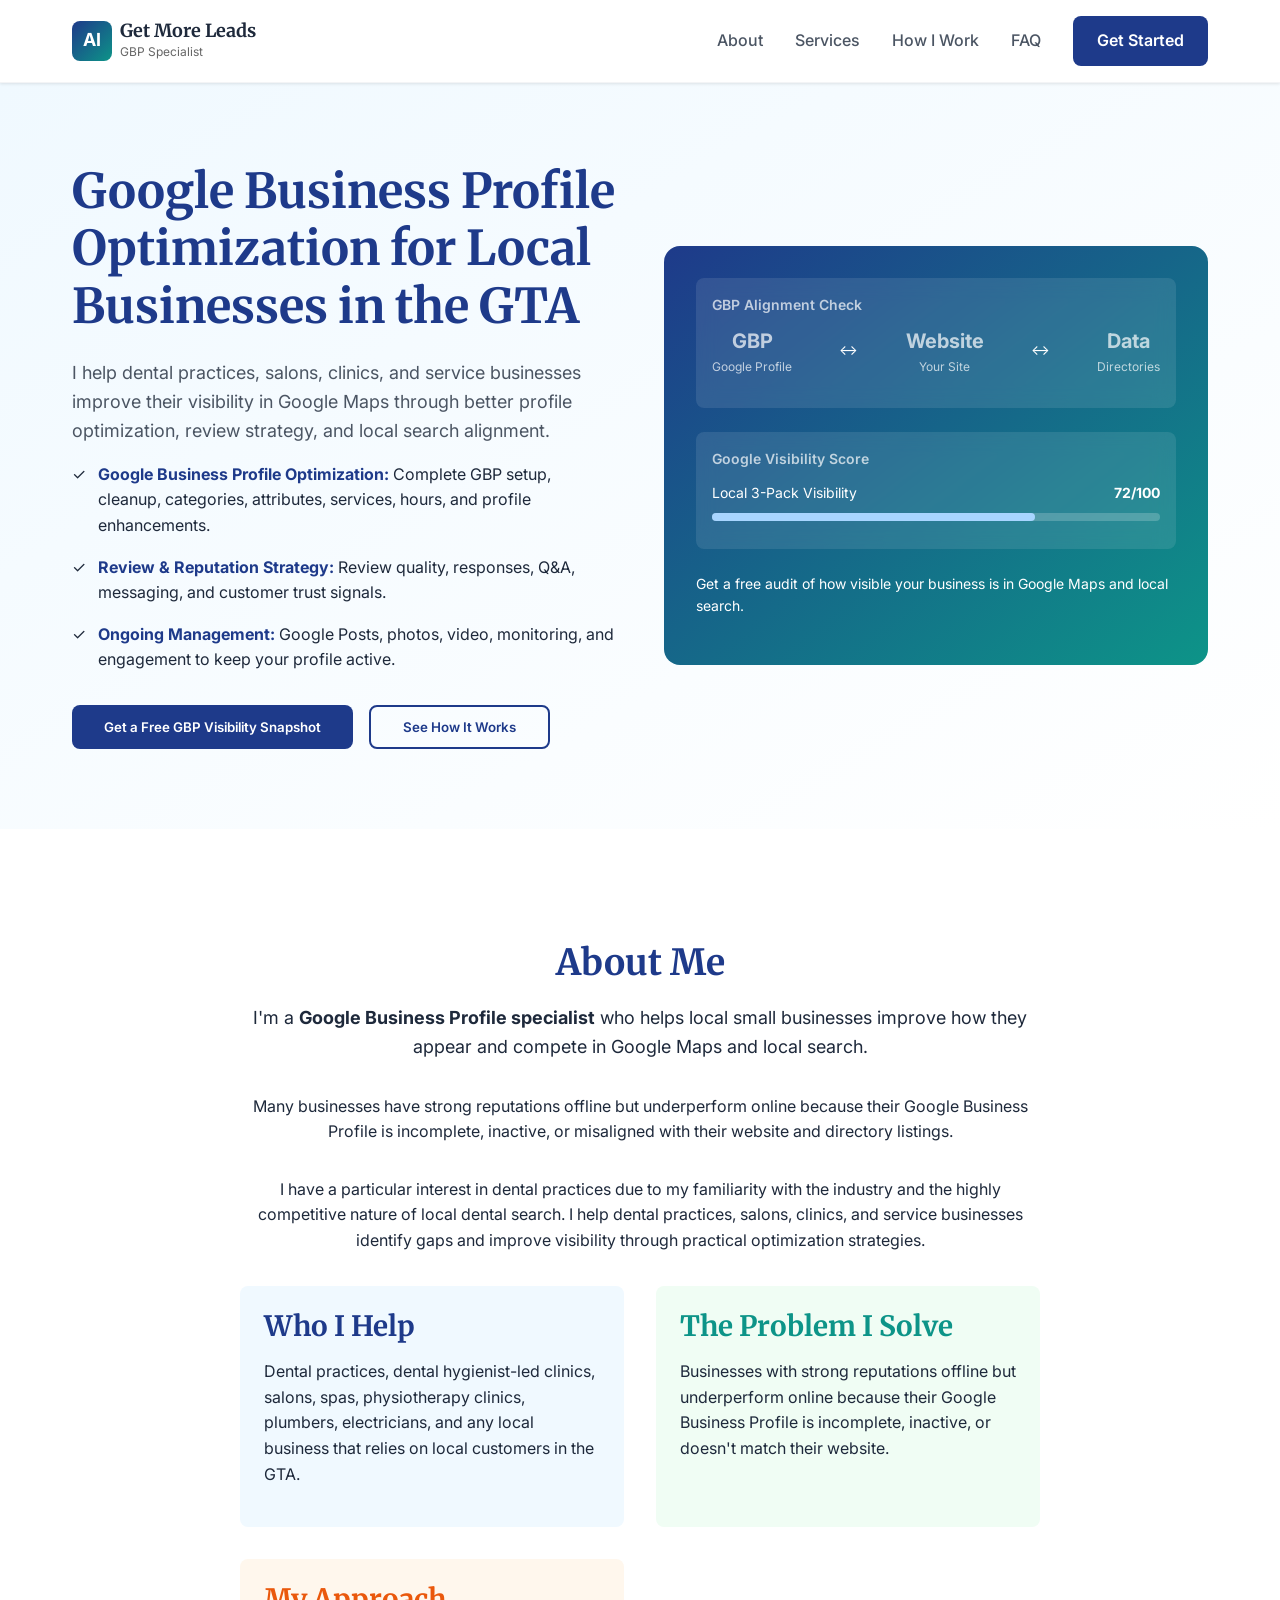
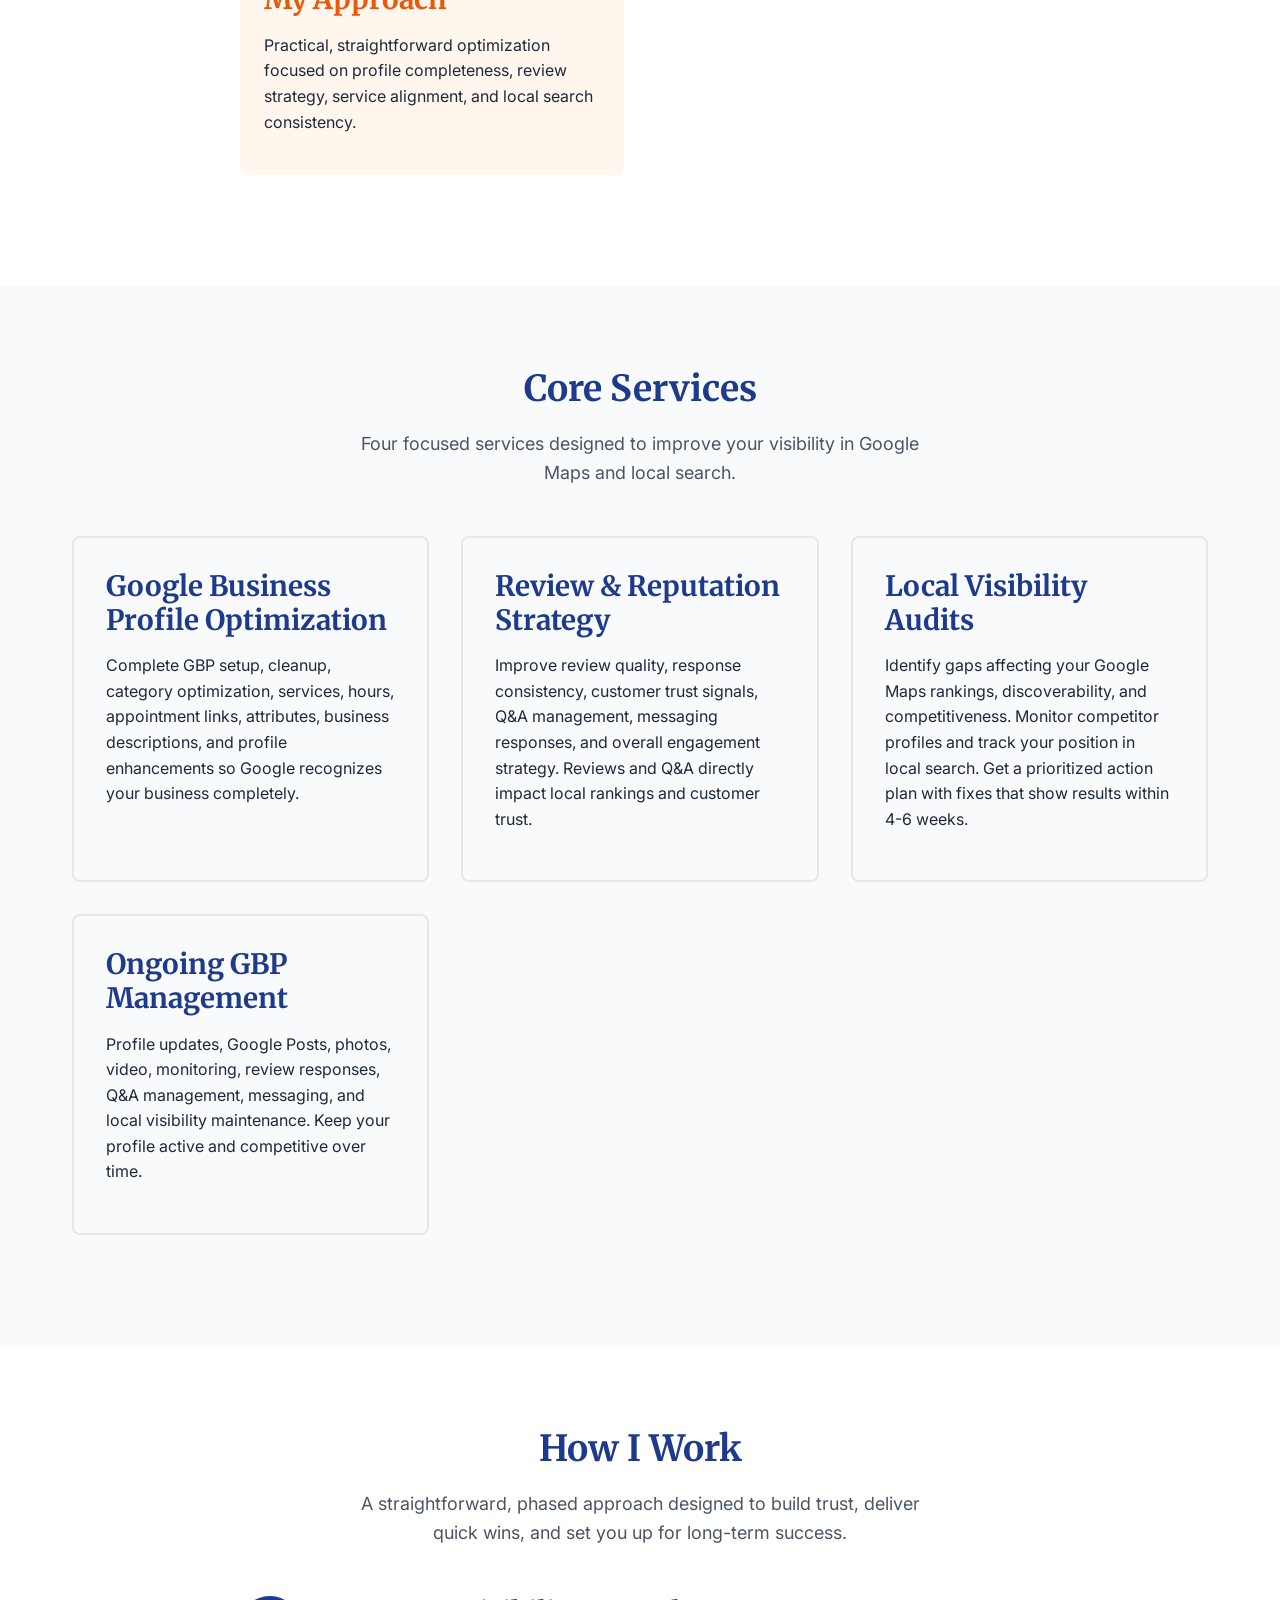
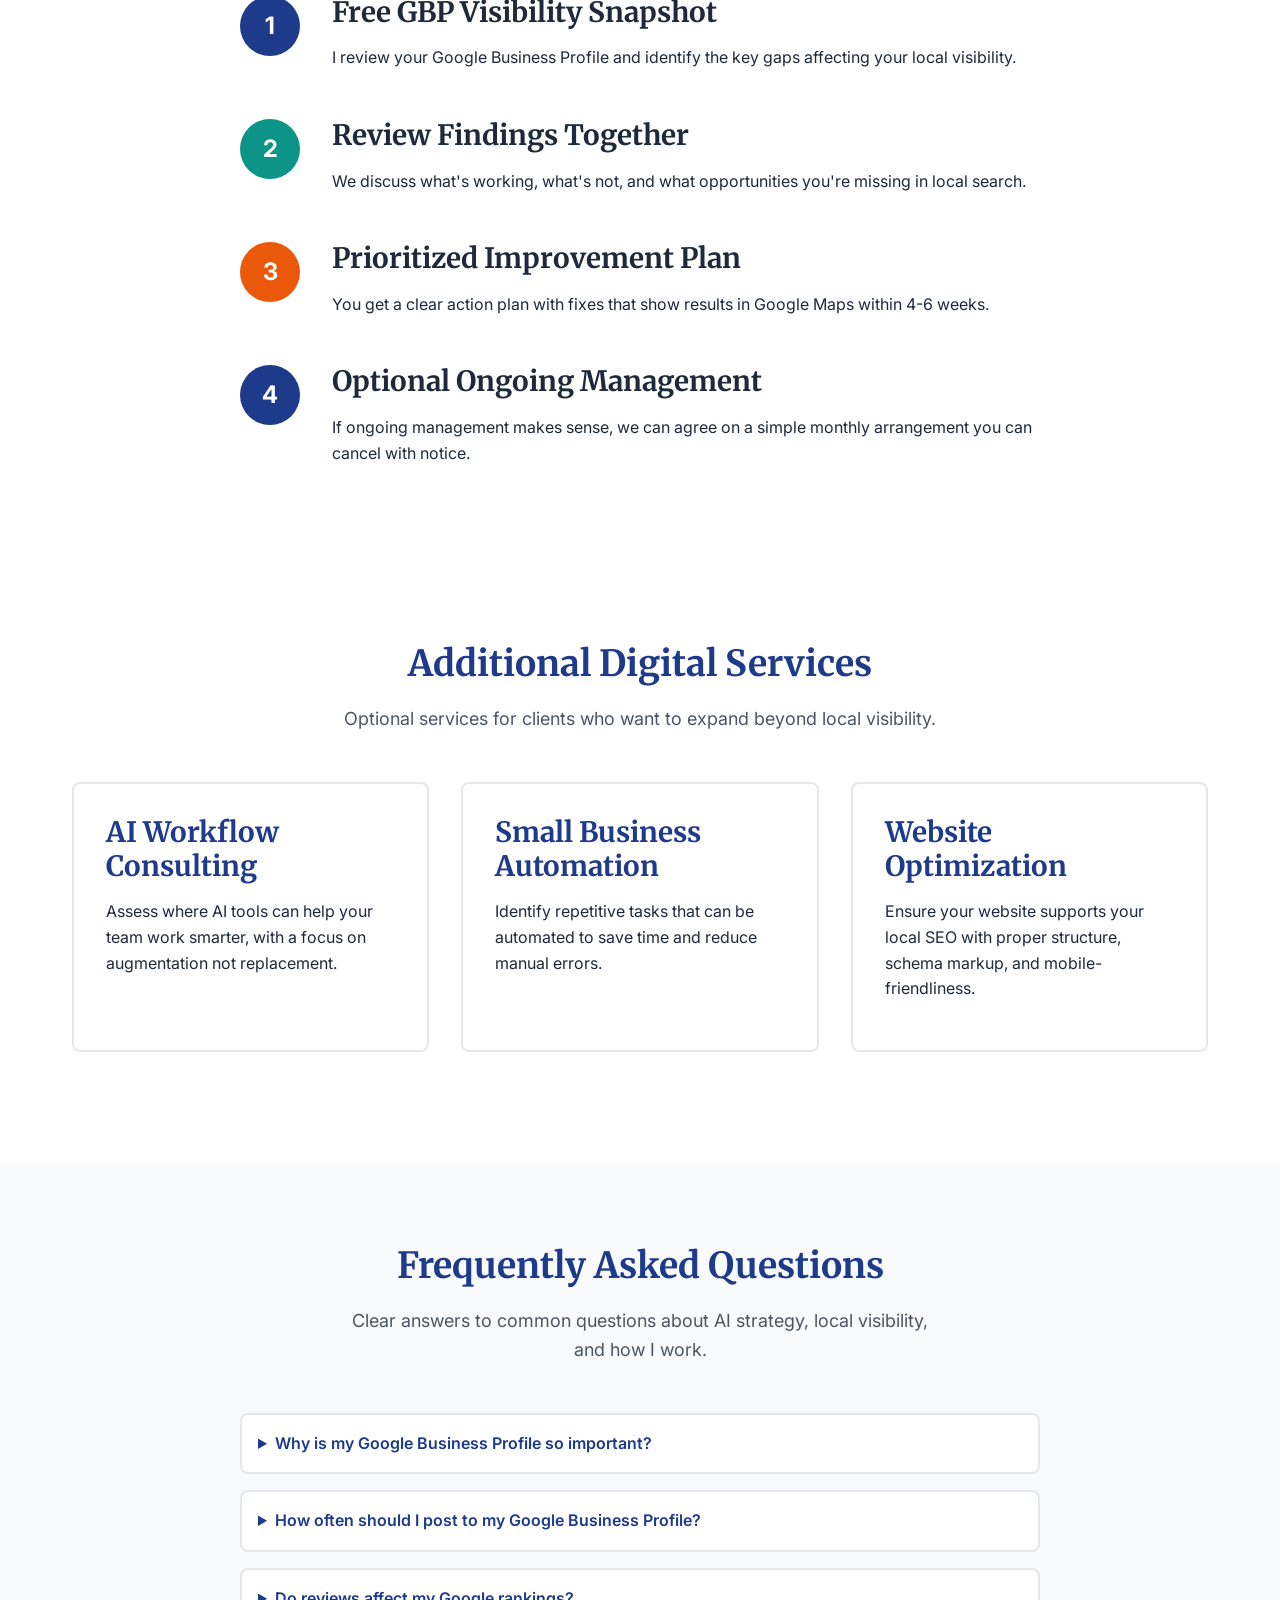
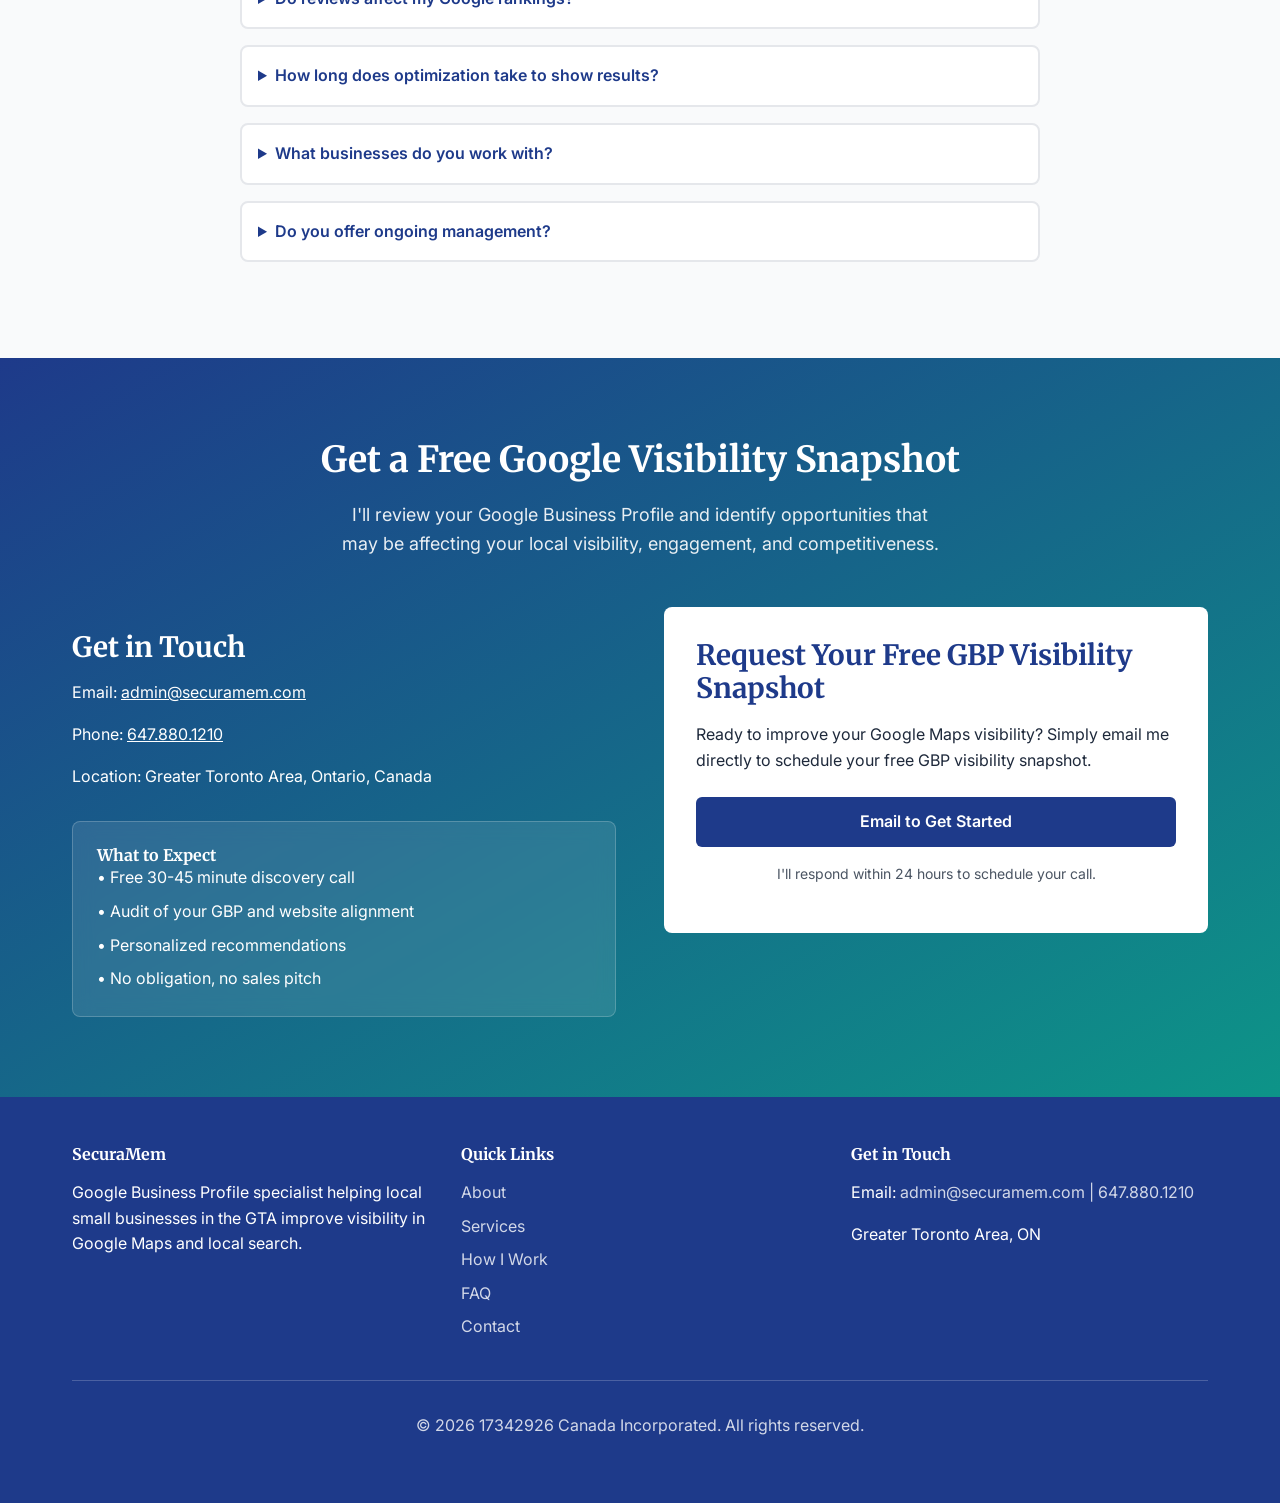
==== commit 0f48fec9: "fix: update email, simplify contact, add S favicon" ====
--- a/index.html
+++ b/index.html
@@ -21,6 +21,7 @@
     <meta property="twitter:description" content="Improve your visibility in Google Maps and local search.">
     
     <!-- Canonical URL -->
+    <link rel="icon" href="data:image/svg+xml,<svg xmlns='http://www.w3.org/2000/svg' viewBox='0 0 100 100'><text y='.9em' font-size='90'>∽</text></svg>">
     <link rel="canonical" href="">
     
     <!-- Schema Markup -->
@@ -39,7 +40,7 @@
         "@type": "City",
         "name": "Greater Toronto Area"
       },
-      "email": "securamem@gmail.com",
+      "email": "admin@securamem.com",
       "priceRange": "$$"
     }
     </script>
@@ -678,7 +679,7 @@
             <div style="display: grid; grid-template-columns: 1fr 1fr; gap: 3rem; align-items: start;">
                 <div>
                     <h3>Get in Touch</h3>
-                    <p>Email: <a href="mailto:securamem@gmail.com" style="color: white; text-decoration: underline;">securamem@gmail.com</a></p>
+                    <p>Email: <a href="mailto:admin@securamem.com" style="color: white; text-decoration: underline;">admin@securamem.com</a></p>
                     <p>Phone: <a href="tel:6478801210" style="color: white; text-decoration: underline;">647.880.1210</a></p>
                     <p>Location: Greater Toronto Area, Ontario, Canada</p>
                     
@@ -693,30 +694,13 @@
                     </div>
                 </div>
                 
-                <form class="contact-form" onsubmit="handleSubmit(event)">
+                <form class="contact-form">
                     <h3 style="margin-top: 0; color: #1e3a8a;">Request Your Free GBP Visibility Snapshot</h3>
                     
-                    <div class="form-group">
-                        <label for="name">Your Name *</label>
-                        <input type="text" id="name" name="name" required>
-                    </div>
-                    
-                    <div class="form-group">
-                        <label for="email">Email Address *</label>
-                        <input type="email" id="email" name="email" required>
-                    </div>
-                    
-                    <div class="form-group">
-                        <label for="business">Business Name *</label>
-                        <input type="text" id="business" name="business" required>
-                    </div>
-                    
-                    <div class="form-group">
-                        <label for="message">What's Your Main Visibility Challenge? (Optional)</label>
-                        <textarea id="message" name="message"></textarea>
-                    </div>
-                    
-                    <button type="submit" class="form-submit">Get My Free Snapshot</button>
+                    <p style="margin-bottom: 1.5rem;">Ready to improve your Google Maps visibility? Simply email me directly to schedule your free GBP visibility snapshot.</p>
+                    
+                    <a href="mailto:admin@securamem.com?subject=Free%20GBP%20Visibility%20Snapshot%20Request" class="form-submit" style="display: inline-block; text-align: center; text-decoration: none;">Email to Get Started</a>
+                    
                     <p style="font-size: 0.875rem; text-align: center; color: #4b5563; margin-top: 1rem;">I'll respond within 24 hours to schedule your call.</p>
                 </form>
             </div>
@@ -745,7 +729,7 @@
                 
                 <div class="footer-section">
                     <h4>Get in Touch</h4>
-                    <p>Email: <a href="mailto:hitdmagency@gmail.com">securamem@gmail.com | 647.880.1210</a></p>
+                    <p>Email: <a href="mailto:admin@securamem.com">admin@securamem.com | 647.880.1210</a></p>
                     <p>Greater Toronto Area, ON</p>
                 </div>
             </div>
@@ -767,7 +751,7 @@
             const subject = `Perfect Entity Snapshot Request from ${name}`;
             const body = `Hi Jeremy,\n\nI'm interested in learning more about your AI strategy services.\n\nBusiness: ${business}\nMessage: ${message}`;
             
-            window.location.href = `mailto:hitdmagency@gmail.com?subject=${encodeURIComponent(subject)}&body=${encodeURIComponent(body)}`;
+            window.location.href = `mailto:admin@securamem.com?subject=${encodeURIComponent(subject)}&body=${encodeURIComponent(body)}`;
         }
     </script>
 </body>
